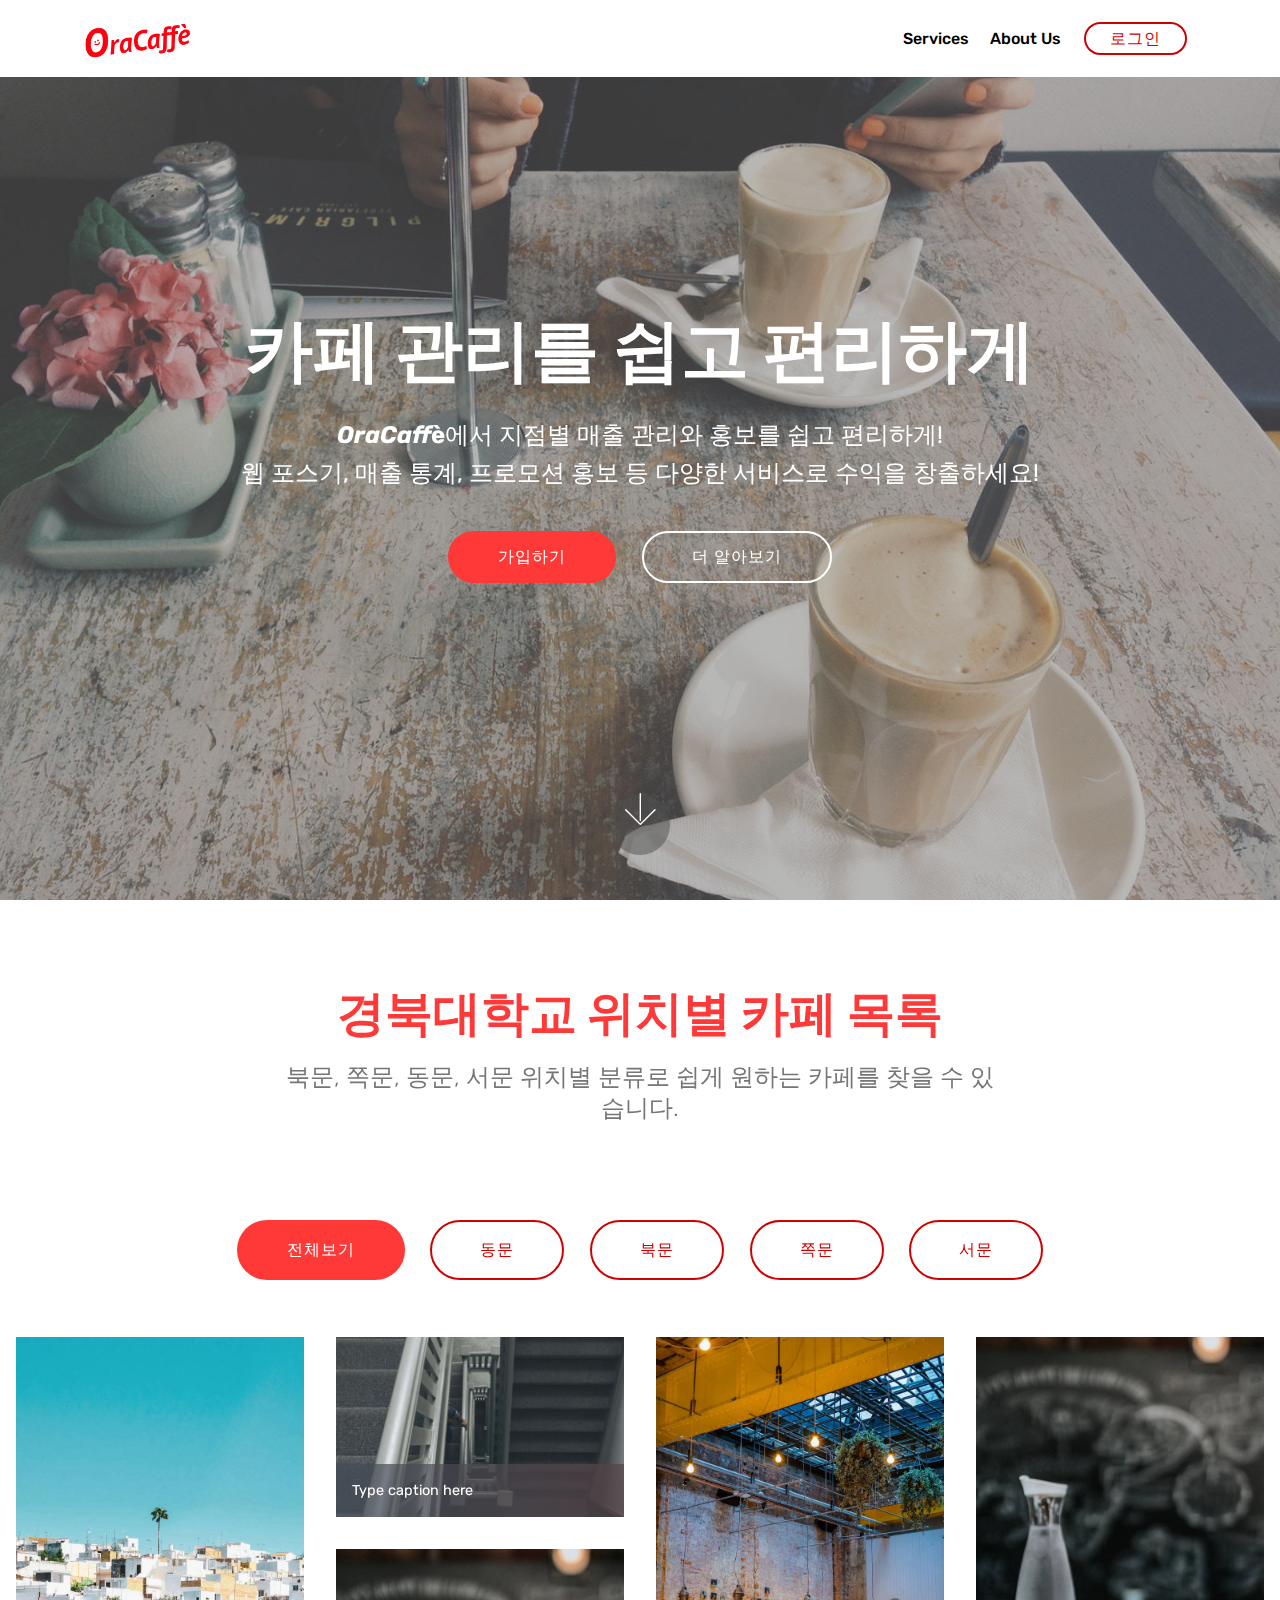
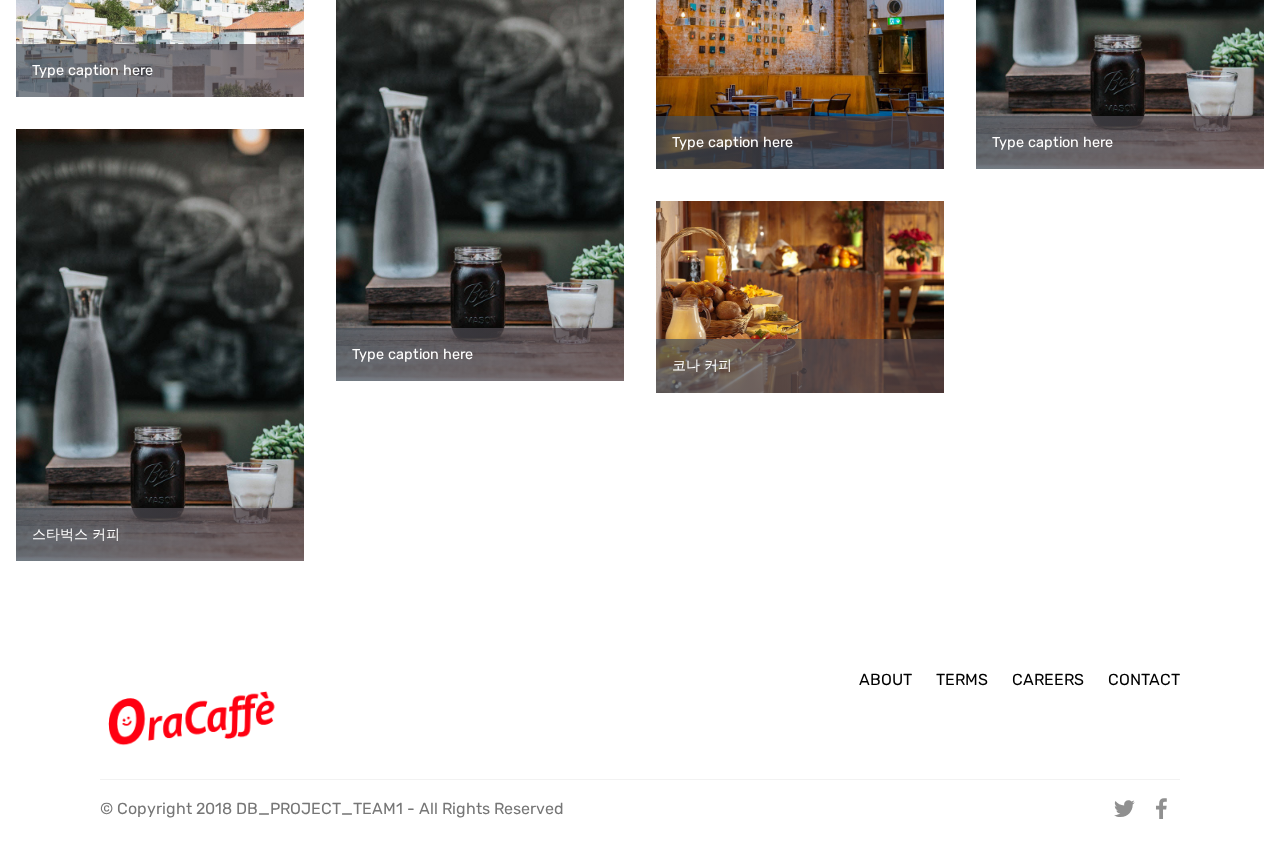
==== index.html @ 69495694 "init" ====
<!DOCTYPE html>
<html >
<head>
  <!-- Site made with Mobirise Website Builder v4.7.6, https://mobirise.com -->
  <meta charset="UTF-8">
  <meta http-equiv="X-UA-Compatible" content="IE=edge">
  <meta name="generator" content="Mobirise v4.7.6, mobirise.com">
  <meta name="viewport" content="width=device-width, initial-scale=1, minimum-scale=1">
  <link rel="shortcut icon" href="assets/images/-202x108.png" type="image/x-icon">
  <meta name="description" content="">
  <title>Home</title>
  <link rel="stylesheet" href="assets/web/assets/mobirise-icons/mobirise-icons.css">
  <link rel="stylesheet" href="assets/tether/tether.min.css">
  <link rel="stylesheet" href="assets/bootstrap/css/bootstrap.min.css">
  <link rel="stylesheet" href="assets/bootstrap/css/bootstrap-grid.min.css">
  <link rel="stylesheet" href="assets/bootstrap/css/bootstrap-reboot.min.css">
  <link rel="stylesheet" href="assets/dropdown/css/style.css">
  <link rel="stylesheet" href="assets/socicon/css/styles.css">
  <link rel="stylesheet" href="assets/theme/css/style.css">
  <link rel="stylesheet" href="assets/gallery/style.css">
  <link rel="stylesheet" href="assets/mobirise/css/mbr-additional.css" type="text/css">
  
  
  
</head>
<body>
  <section class="menu cid-r9nsSrdFwK" once="menu" id="menu2-1">

    

    <nav class="navbar navbar-expand beta-menu navbar-dropdown align-items-center navbar-fixed-top navbar-toggleable-sm">
        <button class="navbar-toggler navbar-toggler-right" type="button" data-toggle="collapse" data-target="#navbarSupportedContent" aria-controls="navbarSupportedContent" aria-expanded="false" aria-label="Toggle navigation">
            <div class="hamburger">
                <span></span>
                <span></span>
                <span></span>
                <span></span>
            </div>
        </button>
        <div class="menu-logo">
            <div class="navbar-brand">
                <span class="navbar-logo">
                    <a href="https://mobirise.com">
                        <img src="assets/images/-202x108.png" alt="Mobirise" title="" style="height: 3.8rem;">
                    </a>
                </span>
                
            </div>
        </div>
        <div class="collapse navbar-collapse" id="navbarSupportedContent">
            <ul class="navbar-nav nav-dropdown" data-app-modern-menu="true"><li class="nav-item">
                    <a class="nav-link link text-black display-4" href="https://mobirise.com">
                        Services
                    </a>
                </li>
                <li class="nav-item">
                    <a class="nav-link link text-black display-4" href="https://mobirise.com">
                        About Us
                    </a>
                </li></ul>
            <div class="navbar-buttons mbr-section-btn"><a class="btn btn-sm btn-primary-outline display-4" href="page1.html#header15-a">로그인</a></div>
        </div>
    </nav>
</section>

<section class="engine"><a href="https://mobirise.me/c">free site builder</a></section><section class="cid-r9nUnJcU4I mbr-fullscreen mbr-parallax-background" id="header2-o">

    

    <div class="mbr-overlay" style="opacity: 0.5; background-color: rgb(118, 118, 118);"></div>

    <div class="container align-center">
        <div class="row justify-content-md-center">
            <div class="mbr-white col-md-10">
                <h1 class="mbr-section-title mbr-bold pb-3 mbr-fonts-style display-1">카페 관리를 쉽고 편리하게</h1>
                
                <p class="mbr-text pb-3 mbr-fonts-style display-5"><strong><em>OraCaff</em>è</strong>에서 지점별 매출 관리와 홍보를 쉽고 편리하게!<br>웹 포스기, 매출 통계, 프로모션 홍보 등 다양한 서비스로 수익을 창출하세요!</p>
                <div class="mbr-section-btn"><a class="btn btn-md btn-primary display-4" href="page2.html#header15-c">가입하기</a>
                    <a class="btn btn-md btn-white-outline display-4" href="https://mobirise.com">더 알아보기</a></div>
            </div>
        </div>
    </div>
    <div class="mbr-arrow hidden-sm-down" aria-hidden="true">
        <a href="#next">
            <i class="mbri-down mbr-iconfont"></i>
        </a>
    </div>
</section>

<section class="mbr-section content5 cid-r9oejZ3rrV" id="content5-r">

    

    

    <div class="container">
        <div class="media-container-row">
            <div class="title col-12 col-md-8">
                <h2 class="align-center mbr-bold mbr-white pb-3 mbr-fonts-style display-2">경북대학교 위치별 카페 목록</h2>
                <h3 class="mbr-section-subtitle align-center mbr-light mbr-white pb-3 mbr-fonts-style display-5">
                    북문, 쪽문, 동문, 서문 위치별 분류로 쉽게 원하는 카페를 찾을 수 있습니다.</h3>
                
                
            </div>
        </div>
    </div>
</section>

<section class="mbr-gallery mbr-slider-carousel cid-r9nWrLRLhA" id="gallery2-p">

    

    <div>
        <div><!-- Filter --><div class="mbr-gallery-filter container gallery-filter-active"><ul buttons="0"><li class="mbr-gallery-filter-all"><a class="btn btn-md btn-primary-outline active display-7" href="">전체보기</a></li></ul></div><!-- Gallery --><div class="mbr-gallery-row"><div class="mbr-gallery-layout-default"><div><div><div class="mbr-gallery-item mbr-gallery-item--p2" data-video-url="false" data-tags="동문"><div href="#lb-gallery2-p" data-slide-to="0" data-toggle="modal"><img src="assets/images/mbr-864x1080-800x1000.jpg" alt="" title=""><span class="icon-focus"></span><span class="mbr-gallery-title mbr-fonts-style display-7">Type caption here</span></div></div><div class="mbr-gallery-item mbr-gallery-item--p2" data-video-url="false" data-tags=""><div href="#lb-gallery2-p" data-slide-to="1" data-toggle="modal"><img src="assets/images/gallery07.jpg" alt="" title=""><span class="icon-focus"></span><span class="mbr-gallery-title mbr-fonts-style display-7">Type caption here</span></div></div><div class="mbr-gallery-item mbr-gallery-item--p2" data-video-url="false" data-tags="동문"><div href="#lb-gallery2-p" data-slide-to="2" data-toggle="modal"><img src="assets/images/mbr-720x1080-720x1080.jpg" alt="" title=""><span class="icon-focus"></span><span class="mbr-gallery-title mbr-fonts-style display-7">Type caption here</span></div></div><div class="mbr-gallery-item mbr-gallery-item--p2" data-video-url="false" data-tags="북문"><div href="#lb-gallery2-p" data-slide-to="3" data-toggle="modal"><img src="assets/images/mbr-1-720x1080-720x1080.jpg" alt="" title=""><span class="icon-focus"></span><span class="mbr-gallery-title mbr-fonts-style display-7">Type caption here</span></div></div><div class="mbr-gallery-item mbr-gallery-item--p2" data-video-url="false" data-tags="북문, 쪽문, 동문, 서문"><div href="#lb-gallery2-p" data-slide-to="4" data-toggle="modal"><img src="assets/images/mbr-1-720x1080-720x1080.jpg" alt="" title=""><span class="icon-focus"></span><span class="mbr-gallery-title mbr-fonts-style display-7">Type caption here</span></div></div><div class="mbr-gallery-item mbr-gallery-item--p2" data-video-url="false" data-tags="쪽문"><div href="#lb-gallery2-p" data-slide-to="5" data-toggle="modal"><img src="assets/images/mbr-1-720x1080-720x1080.jpg" alt="" title=""><span class="icon-focus"></span><span class="mbr-gallery-title mbr-fonts-style display-7">스타벅스 커피</span></div></div><div class="mbr-gallery-item mbr-gallery-item--p2" data-video-url="false" data-tags="동문"><div href="#lb-gallery2-p" data-slide-to="6" data-toggle="modal"><img src="assets/images/mbr-1620x1080-800x533.jpg" alt="" title=""><span class="icon-focus"></span><span class="mbr-gallery-title mbr-fonts-style display-7">코나 커피</span></div></div></div></div><div class="clearfix"></div></div></div><!-- Lightbox --><div data-app-prevent-settings="" class="mbr-slider modal fade carousel slide" tabindex="-1" data-keyboard="true" data-interval="false" id="lb-gallery2-p"><div class="modal-dialog"><div class="modal-content"><div class="modal-body"><div class="carousel-inner"><div class="carousel-item"><img src="assets/images/mbr-864x1080.jpg" alt="" title=""></div><div class="carousel-item active"><img src="assets/images/gallery07.jpg" alt="" title=""></div><div class="carousel-item"><img src="assets/images/mbr-720x1080.jpg" alt="" title=""></div><div class="carousel-item"><img src="assets/images/mbr-1-720x1080.jpg" alt="" title=""></div><div class="carousel-item"><img src="assets/images/mbr-1-720x1080.jpg" alt="" title=""></div><div class="carousel-item"><img src="assets/images/mbr-1-720x1080.jpg" alt="" title=""></div><div class="carousel-item"><img src="assets/images/mbr-1620x1080.jpg" alt="" title=""></div></div><a class="carousel-control carousel-control-prev" role="button" data-slide="prev" href="#lb-gallery2-p"><span class="mbri-left mbr-iconfont" aria-hidden="true"></span><span class="sr-only">Previous</span></a><a class="carousel-control carousel-control-next" role="button" data-slide="next" href="#lb-gallery2-p"><span class="mbri-right mbr-iconfont" aria-hidden="true"></span><span class="sr-only">Next</span></a><a class="close" href="#" role="button" data-dismiss="modal"><span class="sr-only">Close</span></a></div></div></div></div></div>
    </div>

</section>

<section class="cid-r9nu8gDQMB" id="footer5-4">

    

    

    <div class="container">
        <div class="media-container-row">
            <div class="col-md-3">
                <div class="media-wrap">
                    <a href="https://mobirise.com/">
                       <img src="assets/images/-202x108.png" alt="Mobirise" title="">
                    </a>
                </div>
            </div>
            <div class="col-md-9">
                <p class="mbr-text align-right links mbr-fonts-style display-7">
                    <a href="#" class="text-black">ABOUT</a> &nbsp;&nbsp;&nbsp;&nbsp;
                    <a href="#" class="text-black">TERMS</a> &nbsp;&nbsp;&nbsp;&nbsp;
                    <a href="#" class="text-black">CAREERS</a> &nbsp;&nbsp;&nbsp;&nbsp;
                    <a href="#" class="text-black">CONTACT</a>
                </p>
            </div>
        </div>
        <div class="footer-lower">
            <div class="media-container-row">
                <div class="col-md-12">
                    <hr>
                </div>
            </div>
            <div class="media-container-row mbr-white">
                <div class="col-md-6 copyright">
                    <p class="mbr-text mbr-fonts-style display-7">
                        © Copyright 2018 DB_PROJECT_TEAM1 - All Rights Reserved
                    </p>
                </div>
                <div class="col-md-6">
                    <div class="social-list align-right">
                        <div class="soc-item">
                            <a href="https://twitter.com/mobirise" target="_blank">
                                <span class="socicon-twitter socicon mbr-iconfont mbr-iconfont-social"></span>
                            </a>
                        </div>
                        <div class="soc-item">
                            <a href="https://www.facebook.com/pages/Mobirise/1616226671953247" target="_blank">
                                <span class="socicon-facebook socicon mbr-iconfont mbr-iconfont-social"></span>
                            </a>
                        </div>
                        
                        
                        
                        
                    </div>
                </div>
            </div>
        </div>
    </div>
</section>


  <script src="assets/web/assets/jquery/jquery.min.js"></script>
  <script src="assets/popper/popper.min.js"></script>
  <script src="assets/tether/tether.min.js"></script>
  <script src="assets/bootstrap/js/bootstrap.min.js"></script>
  <script src="assets/smoothscroll/smooth-scroll.js"></script>
  <script src="assets/parallax/jarallax.min.js"></script>
  <script src="assets/dropdown/js/script.min.js"></script>
  <script src="assets/masonry/masonry.pkgd.min.js"></script>
  <script src="assets/imagesloaded/imagesloaded.pkgd.min.js"></script>
  <script src="assets/bootstrapcarouselswipe/bootstrap-carousel-swipe.js"></script>
  <script src="assets/vimeoplayer/jquery.mb.vimeo_player.js"></script>
  <script src="assets/touchswipe/jquery.touch-swipe.min.js"></script>
  <script src="assets/theme/js/script.js"></script>
  <script src="assets/gallery/player.min.js"></script>
  <script src="assets/gallery/script.js"></script>
  <script src="assets/slidervideo/script.js"></script>
  
  
</body>
</html>
---- assets/web/assets/mobirise-icons/mobirise-icons.css ----
@font-face {
  font-family: 'MobiriseIcons';
  src:  url('mobirise-icons.eot?spat4u');
  src:  url('mobirise-icons.eot?spat4u#iefix') format('embedded-opentype'),
    url('mobirise-icons.ttf?spat4u') format('truetype'),
    url('mobirise-icons.woff?spat4u') format('woff'),
    url('mobirise-icons.svg?spat4u#MobiriseIcons') format('svg');
  font-weight: normal;
  font-style: normal;
}

[class^="mbri-"], [class*=" mbri-"] {
  /* use !important to prevent issues with browser extensions that change fonts */
  font-family: MobiriseIcons !important;
  speak: none;
  font-style: normal;
  font-weight: normal;
  font-variant: normal;
  text-transform: none;
  line-height: 1;

  /* Better Font Rendering =========== */
  -webkit-font-smoothing: antialiased;
  -moz-osx-font-smoothing: grayscale;
}

.mbri-add-submenu:before {
  content: "\e900";
}
.mbri-alert:before {
  content: "\e901";
}
.mbri-align-center:before {
  content: "\e902";
}
.mbri-align-justify:before {
  content: "\e903";
}
.mbri-align-left:before {
  content: "\e904";
}
.mbri-align-right:before {
  content: "\e905";
}
.mbri-android:before {
  content: "\e906";
}
.mbri-apple:before {
  content: "\e907";
}
.mbri-arrow-down:before {
  content: "\e908";
}
.mbri-arrow-next:before {
  content: "\e909";
}
.mbri-arrow-prev:before {
  content: "\e90a";
}
.mbri-arrow-up:before {
  content: "\e90b";
}
.mbri-bold:before {
  content: "\e90c";
}
.mbri-bookmark:before {
  content: "\e90d";
}
.mbri-bootstrap:before {
  content: "\e90e";
}
.mbri-briefcase:before {
  content: "\e90f";
}
.mbri-browse:before {
  content: "\e910";
}
.mbri-bulleted-list:before {
  content: "\e911";
}
.mbri-calendar:before {
  content: "\e912";
}
.mbri-camera:before {
  content: "\e913";
}
.mbri-cart-add:before {
  content: "\e914";
}
.mbri-cart-full:before {
  content: "\e915";
}
.mbri-cash:before {
  content: "\e916";
}
.mbri-change-style:before {
  content: "\e917";
}
.mbri-chat:before {
  content: "\e918";
}
.mbri-clock:before {
  content: "\e919";
}
.mbri-close:before {
  content: "\e91a";
}
.mbri-cloud:before {
  content: "\e91b";
}
.mbri-code:before {
  content: "\e91c";
}
.mbri-contact-form:before {
  content: "\e91d";
}
.mbri-credit-card:before {
  content: "\e91e";
}
.mbri-cursor-click:before {
  content: "\e91f";
}
.mbri-cust-feedback:before {
  content: "\e920";
}
.mbri-database:before {
  content: "\e921";
}
.mbri-delivery:before {
  content: "\e922";
}
.mbri-desktop:before {
  content: "\e923";
}
.mbri-devices:before {
  content: "\e924";
}
.mbri-down:before {
  content: "\e925";
}
.mbri-download:before {
  content: "\e989";
}
.mbri-drag-n-drop:before {
  content: "\e927";
}
.mbri-drag-n-drop2:before {
  content: "\e928";
}
.mbri-edit:before {
  content: "\e929";
}
.mbri-edit2:before {
  content: "\e92a";
}
.mbri-error:before {
  content: "\e92b";
}
.mbri-extension:before {
  content: "\e92c";
}
.mbri-features:before {
  content: "\e92d";
}
.mbri-file:before {
  content: "\e92e";
}
.mbri-flag:before {
  content: "\e92f";
}
.mbri-folder:before {
  content: "\e930";
}
.mbri-gift:before {
  content: "\e931";
}
.mbri-github:before {
  content: "\e932";
}
.mbri-globe:before {
  content: "\e933";
}
.mbri-globe-2:before {
  content: "\e934";
}
.mbri-growing-chart:before {
  content: "\e935";
}
.mbri-hearth:before {
  content: "\e936";
}
.mbri-help:before {
  content: "\e937";
}
.mbri-home:before {
  content: "\e938";
}
.mbri-hot-cup:before {
  content: "\e939";
}
.mbri-idea:before {
  content: "\e93a";
}
.mbri-image-gallery:before {
  content: "\e93b";
}
.mbri-image-slider:before {
  content: "\e93c";
}
.mbri-info:before {
  content: "\e93d";
}
.mbri-italic:before {
  content: "\e93e";
}
.mbri-key:before {
  content: "\e93f";
}
.mbri-laptop:before {
  content: "\e940";
}
.mbri-layers:before {
  content: "\e941";
}
.mbri-left-right:before {
  content: "\e942";
}
.mbri-left:before {
  content: "\e943";
}
.mbri-letter:before {
  content: "\e944";
}
.mbri-like:before {
  content: "\e945";
}
.mbri-link:before {
  content: "\e946";
}
.mbri-lock:before {
  content: "\e947";
}
.mbri-login:before {
  content: "\e948";
}
.mbri-logout:before {
  content: "\e949";
}
.mbri-magic-stick:before {
  content: "\e94a";
}
.mbri-map-pin:before {
  content: "\e94b";
}
.mbri-menu:before {
  content: "\e94c";
}
.mbri-mobile:before {
  content: "\e94d";
}
.mbri-mobile2:before {
  content: "\e94e";
}
.mbri-mobirise:before {
  content: "\e94f";
}
.mbri-more-horizontal:before {
  content: "\e950";
}
.mbri-more-vertical:before {
  content: "\e951";
}
.mbri-music:before {
  content: "\e952";
}
.mbri-new-file:before {
  content: "\e953";
}
.mbri-numbered-list:before {
  content: "\e954";
}
.mbri-opened-folder:before {
  content: "\e955";
}
.mbri-pages:before {
  content: "\e956";
}
.mbri-paper-plane:before {
  content: "\e957";
}
.mbri-paperclip:before {
  content: "\e958";
}
.mbri-photo:before {
  content: "\e959";
}
.mbri-photos:before {
  content: "\e95a";
}
.mbri-pin:before {
  content: "\e95b";
}
.mbri-play:before {
  content: "\e95c";
}
.mbri-plus:before {
  content: "\e95d";
}
.mbri-preview:before {
  content: "\e95e";
}
.mbri-print:before {
  content: "\e95f";
}
.mbri-protect:before {
  content: "\e960";
}
.mbri-question:before {
  content: "\e961";
}
.mbri-quote-left:before {
  content: "\e962";
}
.mbri-quote-right:before {
  content: "\e963";
}
.mbri-refresh:before {
  content: "\e964";
}
.mbri-responsive:before {
  content: "\e965";
}
.mbri-right:before {
  content: "\e966";
}
.mbri-rocket:before {
  content: "\e967";
}
.mbri-sad-face:before {
  content: "\e968";
}
.mbri-sale:before {
  content: "\e969";
}
.mbri-save:before {
  content: "\e96a";
}
.mbri-search:before {
  content: "\e96b";
}
.mbri-setting:before {
  content: "\e96c";
}
.mbri-setting2:before {
  content: "\e96d";
}
.mbri-setting3:before {
  content: "\e96e";
}
.mbri-share:before {
  content: "\e96f";
}
.mbri-shopping-bag:before {
  content: "\e970";
}
.mbri-shopping-basket:before {
  content: "\e971";
}
.mbri-shopping-cart:before {
  content: "\e972";
}
.mbri-sites:before {
  content: "\e973";
}
.mbri-smile-face:before {
  content: "\e974";
}
.mbri-speed:before {
  content: "\e975";
}
.mbri-star:before {
  content: "\e976";
}
.mbri-success:before {
  content: "\e977";
}
.mbri-sun:before {
  content: "\e978";
}
.mbri-sun2:before {
  content: "\e979";
}
.mbri-tablet:before {
  content: "\e97a";
}
.mbri-tablet-vertical:before {
  content: "\e97b";
}
.mbri-target:before {
  content: "\e97c";
}
.mbri-timer:before {
  content: "\e97d";
}
.mbri-to-ftp:before {
  content: "\e97e";
}
.mbri-to-local-drive:before {
  content: "\e97f";
}
.mbri-touch-swipe:before {
  content: "\e980";
}
.mbri-touch:before {
  content: "\e981";
}
.mbri-trash:before {
  content: "\e982";
}
.mbri-underline:before {
  content: "\e983";
}
.mbri-unlink:before {
  content: "\e984";
}
.mbri-unlock:before {
  content: "\e985";
}
.mbri-up-down:before {
  content: "\e986";
}
.mbri-up:before {
  content: "\e987";
}
.mbri-update:before {
  content: "\e988";
}
.mbri-upload:before {
 content: "\e926"; 
}
.mbri-user:before {
  content: "\e98a";
}
.mbri-user2:before {
  content: "\e98b";
}
.mbri-users:before {
  content: "\e98c";
}
.mbri-video:before {
  content: "\e98d";
}
.mbri-video-play:before {
  content: "\e98e";
}
.mbri-watch:before {
  content: "\e98f";
}
.mbri-website-theme:before {
  content: "\e990";
}
.mbri-wifi:before {
  content: "\e991";
}
.mbri-windows:before {
  content: "\e992";
}
.mbri-zoom-out:before {
  content: "\e993";
}
.mbri-redo:before {
  content: "\e994";
}
.mbri-undo:before {
  content: "\e995";
}
---- assets/dropdown/css/style.css ----
.navbar-dropdown {
  left: 0;
  padding: 0;
  position: absolute;
  right: 0;
  top: 0;
  transition: all 0.45s ease;
  z-index: 1030;
  background: #282828; }
  .navbar-dropdown .navbar-logo {
    margin-right: 0.8rem;
    transition: margin 0.3s ease-in-out;
    vertical-align: middle; }
    .navbar-dropdown .navbar-logo img {
      height: 3.125rem;
      transition: all 0.3s ease-in-out; }
    .navbar-dropdown .navbar-logo.mbr-iconfont {
      font-size: 3.125rem;
      line-height: 3.125rem; }
  .navbar-dropdown .navbar-caption {
    font-weight: 700;
    white-space: normal;
    vertical-align: -4px;
    line-height: 3.125rem !important; }
    .navbar-dropdown .navbar-caption, .navbar-dropdown .navbar-caption:hover {
      color: inherit;
      text-decoration: none; }
  .navbar-dropdown .mbr-iconfont + .navbar-caption {
    vertical-align: -1px; }
  .navbar-dropdown.navbar-fixed-top {
    position: fixed; }
  .navbar-dropdown .navbar-brand span {
    vertical-align: -4px; }
  .navbar-dropdown.bg-color.transparent {
    background: none; }
  .navbar-dropdown.navbar-short .navbar-brand {
    padding: 0.625rem 0; }
    .navbar-dropdown.navbar-short .navbar-brand span {
      vertical-align: -1px; }
  .navbar-dropdown.navbar-short .navbar-caption {
    line-height: 2.375rem !important;
    vertical-align: -2px; }
  .navbar-dropdown.navbar-short .navbar-logo {
    margin-right: 0.5rem; }
    .navbar-dropdown.navbar-short .navbar-logo img {
      height: 2.375rem; }
    .navbar-dropdown.navbar-short .navbar-logo.mbr-iconfont {
      font-size: 2.375rem;
      line-height: 2.375rem; }
  .navbar-dropdown.navbar-short .mbr-table-cell {
    height: 3.625rem; }
  .navbar-dropdown .navbar-close {
    left: 0.6875rem;
    position: fixed;
    top: 0.75rem;
    z-index: 1000; }
  .navbar-dropdown .hamburger-icon {
    content: "";
    display: inline-block;
    vertical-align: middle;
    width: 16px;
    -webkit-box-shadow: 0 -6px 0 1px #282828,0 0 0 1px #282828,0 6px 0 1px #282828;
    -moz-box-shadow: 0 -6px 0 1px #282828,0 0 0 1px #282828,0 6px 0 1px #282828;
    box-shadow: 0 -6px 0 1px #282828,0 0 0 1px #282828,0 6px 0 1px #282828; }

.dropdown-menu .dropdown-toggle[data-toggle="dropdown-submenu"]::after {
  border-bottom: 0.35em solid transparent;
  border-left: 0.35em solid;
  border-right: 0;
  border-top: 0.35em solid transparent;
  margin-left: 0.3rem; }

.dropdown-menu .dropdown-item:focus {
  outline: 0; }

.nav-dropdown {
  font-size: 0.75rem;
  font-weight: 500;
  height: auto !important; }
  .nav-dropdown .nav-btn {
    padding-left: 1rem; }
  .nav-dropdown .link {
    margin: .667em 1.667em;
    font-weight: 500;
    padding: 0;
    transition: color .2s ease-in-out; }
    .nav-dropdown .link.dropdown-toggle {
      margin-right: 2.583em; }
      .nav-dropdown .link.dropdown-toggle::after {
        margin-left: .25rem;
        border-top: 0.35em solid;
        border-right: 0.35em solid transparent;
        border-left: 0.35em solid transparent;
        border-bottom: 0; }
      .nav-dropdown .link.dropdown-toggle[aria-expanded="true"] {
        margin: 0;
        padding: 0.667em 3.263em  0.667em 1.667em; }
  .nav-dropdown .link::after,
  .nav-dropdown .dropdown-item::after {
    color: inherit; }
  .nav-dropdown .btn {
    font-size: 0.75rem;
    font-weight: 700;
    letter-spacing: 0;
    margin-bottom: 0;
    padding-left: 1.25rem;
    padding-right: 1.25rem; }
  .nav-dropdown .dropdown-menu {
    border-radius: 0;
    border: 0;
    left: 0;
    margin: 0;
    padding-bottom: 1.25rem;
    padding-top: 1.25rem;
    position: relative; }
  .nav-dropdown .dropdown-submenu {
    margin-left: 0.125rem;
    top: 0; }
  .nav-dropdown .dropdown-item {
    font-weight: 500;
    line-height: 2;
    padding: 0.3846em 4.615em 0.3846em 1.5385em;
    position: relative;
    transition: color .2s ease-in-out, background-color .2s ease-in-out; }
    .nav-dropdown .dropdown-item::after {
      margin-top: -0.3077em;
      position: absolute;
      right: 1.1538em;
      top: 50%; }
    .nav-dropdown .dropdown-item:focus, .nav-dropdown .dropdown-item:hover {
      background: none; }

@media (max-width: 767px) {
  .nav-dropdown.navbar-toggleable-sm {
    bottom: 0;
    display: none;
    left: 0;
    overflow-x: hidden;
    position: fixed;
    top: 0;
    transform: translateX(-100%);
    -ms-transform: translateX(-100%);
    -webkit-transform: translateX(-100%);
    width: 18.75rem;
    z-index: 999; } }
.nav-dropdown.navbar-toggleable-xl {
  bottom: 0;
  display: none;
  left: 0;
  overflow-x: hidden;
  position: fixed;
  top: 0;
  transform: translateX(-100%);
  -ms-transform: translateX(-100%);
  -webkit-transform: translateX(-100%);
  width: 18.75rem;
  z-index: 999; }

.nav-dropdown-sm {
  display: block !important;
  overflow-x: hidden;
  overflow: auto;
  padding-top: 3.875rem; }
  .nav-dropdown-sm::after {
    content: "";
    display: block;
    height: 3rem;
    width: 100%; }
  .nav-dropdown-sm.collapse.in ~ .navbar-close {
    display: block !important; }
  .nav-dropdown-sm.collapsing, .nav-dropdown-sm.collapse.in {
    transform: translateX(0);
    -ms-transform: translateX(0);
    -webkit-transform: translateX(0);
    transition: all 0.25s ease-out;
    -webkit-transition: all 0.25s ease-out;
    background: #282828; }
  .nav-dropdown-sm.collapsing[aria-expanded="false"] {
    transform: translateX(-100%);
    -ms-transform: translateX(-100%);
    -webkit-transform: translateX(-100%); }
  .nav-dropdown-sm .nav-item {
    display: block;
    margin-left: 0 !important;
    padding-left: 0; }
  .nav-dropdown-sm .link,
  .nav-dropdown-sm .dropdown-item {
    border-top: 1px dotted rgba(255, 255, 255, 0.1);
    font-size: 0.8125rem;
    line-height: 1.6;
    margin: 0 !important;
    padding: 0.875rem 2.4rem 0.875rem 1.5625rem !important;
    position: relative;
    white-space: normal; }
    .nav-dropdown-sm .link:focus, .nav-dropdown-sm .link:hover,
    .nav-dropdown-sm .dropdown-item:focus,
    .nav-dropdown-sm .dropdown-item:hover {
      background: rgba(0, 0, 0, 0.2) !important;
      color: #c0a375; }
  .nav-dropdown-sm .nav-btn {
    position: relative;
    padding: 1.5625rem 1.5625rem 0 1.5625rem; }
    .nav-dropdown-sm .nav-btn::before {
      border-top: 1px dotted rgba(255, 255, 255, 0.1);
      content: "";
      left: 0;
      position: absolute;
      top: 0;
      width: 100%; }
    .nav-dropdown-sm .nav-btn + .nav-btn {
      padding-top: 0.625rem; }
      .nav-dropdown-sm .nav-btn + .nav-btn::before {
        display: none; }
  .nav-dropdown-sm .btn {
    padding: 0.625rem 0; }
  .nav-dropdown-sm .dropdown-toggle[data-toggle="dropdown-submenu"]::after {
    margin-left: .25rem;
    border-top: 0.35em solid;
    border-right: 0.35em solid transparent;
    border-left: 0.35em solid transparent;
    border-bottom: 0; }
  .nav-dropdown-sm .dropdown-toggle[data-toggle="dropdown-submenu"][aria-expanded="true"]::after {
    border-top: 0;
    border-right: 0.35em solid transparent;
    border-left: 0.35em solid transparent;
    border-bottom: 0.35em solid; }
  .nav-dropdown-sm .dropdown-menu {
    margin: 0;
    padding: 0;
    position: relative;
    top: 0;
    left: 0;
    width: 100%;
    border: 0;
    float: none;
    border-radius: 0;
    background: none; }
  .nav-dropdown-sm .dropdown-submenu {
    left: 100%;
    margin-left: 0.125rem;
    margin-top: -1.25rem;
    top: 0; }

.navbar-toggleable-sm .nav-dropdown .dropdown-menu {
  position: absolute; }

.navbar-toggleable-sm .nav-dropdown .dropdown-submenu {
  left: 100%;
  margin-left: 0.125rem;
  margin-top: -1.25rem;
  top: 0; }

.navbar-toggleable-sm.opened .nav-dropdown .dropdown-menu {
  position: relative; }

.navbar-toggleable-sm.opened .nav-dropdown .dropdown-submenu {
  left: 0;
  margin-left: 00rem;
  margin-top: 0rem;
  top: 0; }

.is-builder .nav-dropdown.collapsing {
  transition: none !important; }

/*# sourceMappingURL=style.css.map */
---- assets/socicon/css/styles.css ----
@charset "UTF-8";

@font-face {
  font-family: "socicon";
  src:url("../fonts/socicon.eot");
  src:url("../fonts/socicon.eot?#iefix") format("embedded-opentype"),
    url("../fonts/socicon.woff") format("woff"),
    url("../fonts/socicon.ttf") format("truetype"),
    url("../fonts/socicon.svg#socicon") format("svg");
  font-weight: normal;
  font-style: normal;

}

[data-icon]:before {
  font-family: "socicon" !important;
  content: attr(data-icon);
  font-style: normal !important;
  font-weight: normal !important;
  font-variant: normal !important;
  text-transform: none !important;
  speak: none;
  line-height: 1;
  -webkit-font-smoothing: antialiased;
  -moz-osx-font-smoothing: grayscale;
}

[class^="socicon-"]:before,
[class*=" socicon-"]:before {
  font-family: "socicon" !important;
  font-style: normal !important;
  font-weight: normal !important;
  font-variant: normal !important;
  text-transform: none !important;
  speak: none;
  line-height: 1;
  -webkit-font-smoothing: antialiased;
  -moz-osx-font-smoothing: grayscale;
}

.socicon-modelmayhem:before {
  content: "\e000";
}
.socicon-mixcloud:before {
  content: "\e001";
}
.socicon-drupal:before {
  content: "\e002";
}
.socicon-swarm:before {
  content: "\e003";
}
.socicon-istock:before {
  content: "\e004";
}
.socicon-yammer:before {
  content: "\e005";
}
.socicon-ello:before {
  content: "\e006";
}
.socicon-stackoverflow:before {
  content: "\e007";
}
.socicon-persona:before {
  content: "\e008";
}
.socicon-triplej:before {
  content: "\e009";
}
.socicon-houzz:before {
  content: "\e00a";
}
.socicon-rss:before {
  content: "\e00b";
}
.socicon-paypal:before {
  content: "\e00c";
}
.socicon-odnoklassniki:before {
  content: "\e00d";
}
.socicon-airbnb:before {
  content: "\e00e";
}
.socicon-periscope:before {
  content: "\e00f";
}
.socicon-outlook:before {
  content: "\e010";
}
.socicon-coderwall:before {
  content: "\e011";
}
.socicon-tripadvisor:before {
  content: "\e012";
}
.socicon-appnet:before {
  content: "\e013";
}
.socicon-goodreads:before {
  content: "\e014";
}
.socicon-tripit:before {
  content: "\e015";
}
.socicon-lanyrd:before {
  content: "\e016";
}
.socicon-slideshare:before {
  content: "\e017";
}
.socicon-buffer:before {
  content: "\e018";
}
.socicon-disqus:before {
  content: "\e019";
}
.socicon-vkontakte:before {
  content: "\e01a";
}
.socicon-whatsapp:before {
  content: "\e01b";
}
.socicon-patreon:before {
  content: "\e01c";
}
.socicon-storehouse:before {
  content: "\e01d";
}
.socicon-pocket:before {
  content: "\e01e";
}
.socicon-mail:before {
  content: "\e01f";
}
.socicon-blogger:before {
  content: "\e020";
}
.socicon-technorati:before {
  content: "\e021";
}
.socicon-reddit:before {
  content: "\e022";
}
.socicon-dribbble:before {
  content: "\e023";
}
.socicon-stumbleupon:before {
  content: "\e024";
}
.socicon-digg:before {
  content: "\e025";
}
.socicon-envato:before {
  content: "\e026";
}
.socicon-behance:before {
  content: "\e027";
}
.socicon-delicious:before {
  content: "\e028";
}
.socicon-deviantart:before {
  content: "\e029";
}
.socicon-forrst:before {
  content: "\e02a";
}
.socicon-play:before {
  content: "\e02b";
}
.socicon-zerply:before {
  content: "\e02c";
}
.socicon-wikipedia:before {
  content: "\e02d";
}
.socicon-apple:before {
  content: "\e02e";
}
.socicon-flattr:before {
  content: "\e02f";
}
.socicon-github:before {
  content: "\e030";
}
.socicon-renren:before {
  content: "\e031";
}
.socicon-friendfeed:before {
  content: "\e032";
}
.socicon-newsvine:before {
  content: "\e033";
}
.socicon-identica:before {
  content: "\e034";
}
.socicon-bebo:before {
  content: "\e035";
}
.socicon-zynga:before {
  content: "\e036";
}
.socicon-steam:before {
  content: "\e037";
}
.socicon-xbox:before {
  content: "\e038";
}
.socicon-windows:before {
  content: "\e039";
}
.socicon-qq:before {
  content: "\e03a";
}
.socicon-douban:before {
  content: "\e03b";
}
.socicon-meetup:before {
  content: "\e03c";
}
.socicon-playstation:before {
  content: "\e03d";
}
.socicon-android:before {
  content: "\e03e";
}
.socicon-snapchat:before {
  content: "\e03f";
}
.socicon-twitter:before {
  content: "\e040";
}
.socicon-facebook:before {
  content: "\e041";
}
.socicon-googleplus:before {
  content: "\e042";
}
.socicon-pinterest:before {
  content: "\e043";
}
.socicon-foursquare:before {
  content: "\e044";
}
.socicon-yahoo:before {
  content: "\e045";
}
.socicon-skype:before {
  content: "\e046";
}
.socicon-yelp:before {
  content: "\e047";
}
.socicon-feedburner:before {
  content: "\e048";
}
.socicon-linkedin:before {
  content: "\e049";
}
.socicon-viadeo:before {
  content: "\e04a";
}
.socicon-xing:before {
  content: "\e04b";
}
.socicon-myspace:before {
  content: "\e04c";
}
.socicon-soundcloud:before {
  content: "\e04d";
}
.socicon-spotify:before {
  content: "\e04e";
}
.socicon-grooveshark:before {
  content: "\e04f";
}
.socicon-lastfm:before {
  content: "\e050";
}
.socicon-youtube:before {
  content: "\e051";
}
.socicon-vimeo:before {
  content: "\e052";
}
.socicon-dailymotion:before {
  content: "\e053";
}
.socicon-vine:before {
  content: "\e054";
}
.socicon-flickr:before {
  content: "\e055";
}
.socicon-500px:before {
  content: "\e056";
}
.socicon-wordpress:before {
  content: "\e058";
}
.socicon-tumblr:before {
  content: "\e059";
}
.socicon-twitch:before {
  content: "\e05a";
}
.socicon-8tracks:before {
  content: "\e05b";
}
.socicon-amazon:before {
  content: "\e05c";
}
.socicon-icq:before {
  content: "\e05d";
}
.socicon-smugmug:before {
  content: "\e05e";
}
.socicon-ravelry:before {
  content: "\e05f";
}
.socicon-weibo:before {
  content: "\e060";
}
.socicon-baidu:before {
  content: "\e061";
}
.socicon-angellist:before {
  content: "\e062";
}
.socicon-ebay:before {
  content: "\e063";
}
.socicon-imdb:before {
  content: "\e064";
}
.socicon-stayfriends:before {
  content: "\e065";
}
.socicon-residentadvisor:before {
  content: "\e066";
}
.socicon-google:before {
  content: "\e067";
}
.socicon-yandex:before {
  content: "\e068";
}
.socicon-sharethis:before {
  content: "\e069";
}
.socicon-bandcamp:before {
  content: "\e06a";
}
.socicon-itunes:before {
  content: "\e06b";
}
.socicon-deezer:before {
  content: "\e06c";
}
.socicon-telegram:before {
  content: "\e06e";
}
.socicon-openid:before {
  content: "\e06f";
}
.socicon-amplement:before {
  content: "\e070";
}
.socicon-viber:before {
  content: "\e071";
}
.socicon-zomato:before {
  content: "\e072";
}
.socicon-draugiem:before {
  content: "\e074";
}
.socicon-endomodo:before {
  content: "\e075";
}
.socicon-filmweb:before {
  content: "\e076";
}
.socicon-stackexchange:before {
  content: "\e077";
}
.socicon-wykop:before {
  content: "\e078";
}
.socicon-teamspeak:before {
  content: "\e079";
}
.socicon-teamviewer:before {
  content: "\e07a";
}
.socicon-ventrilo:before {
  content: "\e07b";
}
.socicon-younow:before {
  content: "\e07c";
}
.socicon-raidcall:before {
  content: "\e07d";
}
.socicon-mumble:before {
  content: "\e07e";
}
.socicon-medium:before {
  content: "\e06d";
}
.socicon-bebee:before {
  content: "\e07f";
}
.socicon-hitbox:before {
  content: "\e080";
}
.socicon-reverbnation:before {
  content: "\e081";
}
.socicon-formulr:before {
  content: "\e082";
}
.socicon-instagram:before {
  content: "\e057";
}
.socicon-battlenet:before {
  content: "\e083";
}
.socicon-chrome:before {
  content: "\e084";
}
.socicon-discord:before {
  content: "\e086";
}
.socicon-issuu:before {
  content: "\e087";
}
.socicon-macos:before {
  content: "\e088";
}
.socicon-firefox:before {
  content: "\e089";
}
.socicon-opera:before {
  content: "\e08d";
}
.socicon-keybase:before {
  content: "\e090";
}
.socicon-alliance:before {
  content: "\e091";
}
.socicon-livejournal:before {
  content: "\e092";
}
.socicon-googlephotos:before {
  content: "\e093";
}
.socicon-horde:before {
  content: "\e094";
}
.socicon-etsy:before {
  content: "\e095";
}
.socicon-zapier:before {
  content: "\e096";
}
.socicon-google-scholar:before {
  content: "\e097";
}
.socicon-researchgate:before {
  content: "\e098";
}
.socicon-wechat:before {
  content: "\e099";
}
.socicon-strava:before {
  content: "\e09a";
}
.socicon-line:before {
  content: "\e09b";
}
.socicon-lyft:before {
  content: "\e09c";
}
.socicon-uber:before {
  content: "\e09d";
}
.socicon-songkick:before {
  content: "\e09e";
}
.socicon-viewbug:before {
  content: "\e09f";
}
.socicon-googlegroups:before {
  content: "\e0a0";
}
.socicon-quora:before {
  content: "\e073";
}
.socicon-diablo:before {
  content: "\e085";
}
.socicon-blizzard:before {
  content: "\e0a1";
}
.socicon-hearthstone:before {
  content: "\e08b";
}
.socicon-heroes:before {
  content: "\e08a";
}
.socicon-overwatch:before {
  content: "\e08c";
}
.socicon-warcraft:before {
  content: "\e08e";
}
.socicon-starcraft:before {
  content: "\e08f";
}
.socicon-beam:before {
  content: "\e0a2";
}
.socicon-curse:before {
  content: "\e0a3";
}
.socicon-player:before {
  content: "\e0a4";
}
.socicon-streamjar:before {
  content: "\e0a5";
}
.socicon-nintendo:before {
  content: "\e0a6";
}
.socicon-hellocoton:before {
  content: "\e0a7";
}
---- assets/theme/css/style.css ----
/*!
 * Mobirise v4 theme (https://mobirise.com/)
 * Copyright 2017 Mobirise
 */
section {
  background-color: #eeeeee; }

section,
.container,
.container-fluid {
  position: relative;
  word-wrap: break-word; }

a.mbr-iconfont:hover {
  text-decoration: none; }

.article .lead p, .article .lead ul, .article .lead ol, .article .lead pre, .article .lead blockquote {
  margin-bottom: 0; }

a {
  font-style: normal;
  font-weight: 400;
  cursor: pointer; }
  a, a:hover {
    text-decoration: none; }

figure {
  margin-bottom: 0; }

body {
  color: #232323; }

h1, h2, h3, h4, h5, h6,
.h1, .h2, .h3, .h4, .h5, .h6,
.display-1, .display-2, .display-3, .display-4 {
  line-height: 1;
  word-break: break-word;
  word-wrap: break-word; }

b, strong {
  font-weight: bold; }

blockquote {
  padding: 10px 0 10px 20px;
  position: relative;
  border-left: 2px solid;
  border-color: #ff3366; }

input:-webkit-autofill, input:-webkit-autofill:hover, input:-webkit-autofill:focus, input:-webkit-autofill:active {
  transition-delay: 9999s;
  transition-property: background-color, color; }

textarea[type="hidden"] {
  display: none; }

body {
  position: relative; }

section {
  background-position: 50% 50%;
  background-repeat: no-repeat;
  background-size: cover; }
  section .mbr-background-video,
  section .mbr-background-video-preview {
    position: absolute;
    bottom: 0;
    left: 0;
    right: 0;
    top: 0; }

.hidden {
  visibility: hidden; }

.mbr-z-index20 {
  z-index: 20; }

/*! Base colors */
.mbr-white {
  color: #ffffff; }

.mbr-black {
  color: #000000; }

.mbr-bg-white {
  background-color: #ffffff; }

.mbr-bg-black {
  background-color: #000000; }

/*! Text-aligns */
.align-left {
  text-align: left; }

.align-center {
  text-align: center; }

.align-right {
  text-align: right; }

@media (max-width: 767px) {
  .align-left, .align-center, .align-right, .mbr-section-btn, .mbr-section-title {
    text-align: center; } }
/*! Font-weight  */
.mbr-light {
  font-weight: 300; }

.mbr-regular {
  font-weight: 400; }

.mbr-semibold {
  font-weight: 500; }

.mbr-bold {
  font-weight: 700; }

/*! Media  */
.media-size-item {
  -webkit-flex: 1 1 auto;
  -moz-flex: 1 1 auto;
  -ms-flex: 1 1 auto;
  -o-flex: 1 1 auto;
  flex: 1 1 auto; }

.media-content {
  -webkit-flex-basis: 100%;
  flex-basis: 100%; }

.media-container-row {
  display: -ms-flexbox;
  display: -webkit-flex;
  display: flex;
  -webkit-flex-direction: row;
  -ms-flex-direction: row;
  flex-direction: row;
  -webkit-flex-wrap: wrap;
  -ms-flex-wrap: wrap;
  flex-wrap: wrap;
  -webkit-justify-content: center;
  -ms-flex-pack: center;
  justify-content: center;
  -webkit-align-content: center;
  -ms-flex-line-pack: center;
  align-content: center;
  -webkit-align-items: start;
  -ms-flex-align: start;
  align-items: start; }
  .media-container-row .media-size-item {
    width: 400px; }

.media-container-column {
  display: -ms-flexbox;
  display: -webkit-flex;
  display: flex;
  -webkit-flex-direction: column;
  -ms-flex-direction: column;
  flex-direction: column;
  -webkit-flex-wrap: wrap;
  -ms-flex-wrap: wrap;
  flex-wrap: wrap;
  -webkit-justify-content: center;
  -ms-flex-pack: center;
  justify-content: center;
  -webkit-align-content: center;
  -ms-flex-line-pack: center;
  align-content: center;
  -webkit-align-items: stretch;
  -ms-flex-align: stretch;
  align-items: stretch; }
  .media-container-column > * {
    width: 100%; }

@media (min-width: 992px) {
  .media-container-row {
    -webkit-flex-wrap: nowrap;
    -ms-flex-wrap: nowrap;
    flex-wrap: nowrap; } }
figure {
  overflow: hidden; }

figure[mbr-media-size] {
  transition: width 0.1s; }

.mbr-figure img, .mbr-figure iframe {
  display: block;
  width: 100%; }

.card {
  background-color: transparent;
  border: none; }

.card-img {
  text-align: center;
  flex-shrink: 0; }
.center-block{

  display: block;
  margin-left: auto;
  margin-right: auto;

}
.media {
  max-width: 100%;
  margin: 0 auto; }

.mbr-figure {
  -ms-flex-item-align: center;
  -ms-grid-row-align: center;
  -webkit-align-self: center;
  align-self: center; }

.media-container > div {
  max-width: 100%; }

.mbr-figure img, .card-img img {
  width: 100%; }

@media (max-width: 991px) {
  .media-size-item {
    width: auto !important; }

  .media {
    width: auto; }

  .mbr-figure {
    width: 100% !important; } }
/*! Buttons */
.mbr-section-btn {
  margin-left: -.25rem;
  margin-right: -.25rem;
  font-size: 0; }

nav .mbr-section-btn {
  margin-left: 0rem;
  margin-right: 0rem; }

/*! Btn icon margin */
.btn .mbr-iconfont, .btn.btn-sm .mbr-iconfont {
  cursor: pointer;
  margin-right: 0.5rem; }

.btn.btn-md .mbr-iconfont, .btn.btn-md .mbr-iconfont {
  margin-right: 0.8rem; }

.mbr-regular {
  font-weight: 400; }

.mbr-semibold {
  font-weight: 500; }

.mbr-bold {
  font-weight: 700; }

[type="submit"] {
  -webkit-appearance: none; }

/*! Full-screen */
.mbr-fullscreen .mbr-overlay {
  min-height: 100vh; }

.mbr-fullscreen {
  display: flex;
  display: -webkit-flex;
  display: -moz-flex;
  display: -ms-flex;
  display: -o-flex;
  align-items: center;
  -webkit-align-items: center;
  min-height: 100vh;
  padding-top: 3rem;
  padding-bottom: 3rem; }

/*! Map */
.map {
  height: 25rem;
  position: relative; }
  .map iframe {
    width: 100%;
    height: 100%; }

/* Form */
.form-asterisk {
  font-family: initial;
  position: absolute;
  top: -2px;
  font-weight: normal; }

/*! Scroll to top arrow */
.mbr-arrow-up {
  bottom: 25px;
  right: 90px;
  position: fixed;
  text-align: right;
  z-index: 5000;
  color: #ffffff;
  font-size: 32px;
  transform: rotate(180deg);
  -webkit-transform: rotate(180deg); }

.mbr-arrow-up a {
  background: rgba(0, 0, 0, 0.2);
  border-radius: 3px;
  color: #fff;
  display: inline-block;
  height: 60px;
  width: 60px;
  outline-style: none !important;
  position: relative;
  text-decoration: none;
  transition: all .3s ease-in-out;
  cursor: pointer;
  text-align: center; }
  .mbr-arrow-up a:hover {
    background-color: rgba(0, 0, 0, 0.4); }
  .mbr-arrow-up a i {
    line-height: 60px; }

.mbr-arrow-up-icon {
  display: block;
  color: #fff; }

.mbr-arrow-up-icon::before {
  content: "\203a";
  display: inline-block;
  font-family: serif;
  font-size: 32px;
  line-height: 1;
  font-style: normal;
  position: relative;
  top: 6px;
  left: -4px;
  -webkit-transform: rotate(-90deg);
  transform: rotate(-90deg); }

/*! Arrow Down */
.mbr-arrow {
  position: absolute;
  bottom: 45px;
  left: 50%;
  width: 60px;
  height: 60px;
  cursor: pointer;
  background-color: rgba(80, 80, 80, 0.5);
  border-radius: 50%;
  -webkit-transform: translateX(-50%);
  transform: translateX(-50%); }
  .mbr-arrow > a {
    display: inline-block;
    text-decoration: none;
    outline-style: none;
    -webkit-animation: arrowdown 1.7s ease-in-out infinite;
    animation: arrowdown 1.7s ease-in-out infinite; }
    .mbr-arrow > a > i {
      position: absolute;
      top: -2px;
      left: 15px;
      font-size: 2rem; }

@keyframes arrowdown {
  0% {
    transform: translateY(0px);
    -webkit-transform: translateY(0px); }
  50% {
    transform: translateY(-5px);
    -webkit-transform: translateY(-5px); }
  100% {
    transform: translateY(0px);
    -webkit-transform: translateY(0px); } }
@-webkit-keyframes arrowdown {
  0% {
    transform: translateY(0px);
    -webkit-transform: translateY(0px); }
  50% {
    transform: translateY(-5px);
    -webkit-transform: translateY(-5px); }
  100% {
    transform: translateY(0px);
    -webkit-transform: translateY(0px); } }
@media (max-width: 500px) {
  .mbr-arrow-up {
    left: 50%;
    right: auto;
    transform: translateX(-50%) rotate(180deg);
    -webkit-transform: translateX(-50%) rotate(180deg); } }
/*Gradients animation*/
@keyframes gradient-animation {
  from {
    background-position: 0% 100%;
    animation-timing-function: ease-in-out; }
  to {
    background-position: 100% 0%;
    animation-timing-function: ease-in-out; } }
@-webkit-keyframes gradient-animation {
  from {
    background-position: 0% 100%;
    animation-timing-function: ease-in-out; }
  to {
    background-position: 100% 0%;
    animation-timing-function: ease-in-out; } }
.bg-gradient {
  background-size: 200% 200%;
  animation: gradient-animation 5s infinite alternate;
  -webkit-animation: gradient-animation 5s infinite alternate; }

.menu .navbar-brand {
  display: -webkit-flex; }
  .menu .navbar-brand span {
    display: flex;
    display: -webkit-flex; }
  .menu .navbar-brand .navbar-caption-wrap {
    display: -webkit-flex; }
  .menu .navbar-brand .navbar-logo img {
    display: -webkit-flex; }
@media (min-width: 768px) and (max-width: 991px) {
  .menu .navbar-toggleable-sm .navbar-nav {
    display: -webkit-box;
    display: -webkit-flex;
    display: -ms-flexbox; } }
@media (min-width: 992px) {
  .menu .navbar-nav.nav-dropdown {
    display: -webkit-flex; }
  .menu .navbar-toggleable-sm .navbar-collapse {
    display: -webkit-flex !important; } }

/*# sourceMappingURL=style.css.map */
.engine {
	position: absolute;
	text-indent: -2400px;
	text-align: center;
	padding: 0;
	top: 0;
	left: -2400px;
}
---- assets/gallery/style.css ----
/*-------

   Gallery

-------*/
.mbr-gallery .mbr-gallery-item {
  position: relative;
  display: inline-block;
  width: 25%;
  cursor: pointer; }

@media (max-width: 768px) {
  .mbr-gallery .mbr-gallery-item {
    width: 50%; } }
@media (max-width: 400px) {
  .mbr-gallery .mbr-gallery-item {
    width: 100%; } }
.mbr-gallery .icon-focus,
.mbr-gallery .icon-video {
  position: absolute;
  top: calc(50% - 32px);
  left: calc(50% - 24px);
  font-family: 'MobiriseIcons' !important;
  font-size: 3rem !important;
  color: #fff;
  opacity: 0;
  transition: .2s opacity ease-in-out;
  z-index: 5; }

.mbr-gallery .icon-focus::before {
  content: '\e96b'; }

.mbr-gallery .icon-video::before {
  content: '\e95c'; }

.mbr-gallery .mbr-gallery-item > div:hover .icon-focus,
.mbr-gallery .mbr-gallery-item > div:hover .icon-video {
  opacity: 1; }

.mbr-gallery .mbr-gallery-item img {
  width: 100%;
  opacity: 1;
  -webkit-transition: .2s opacity ease-in-out;
  transition: .2s opacity ease-in-out; }

.mbr-gallery .mbr-gallery-item > div:hover img {
  opacity: 1; }

.mbr-gallery .mbr-gallery-item > div {
  background: #fff;
  display: block;
  outline: none;
  position: relative; }

.mbr-gallery .mbr-gallery-item .icon {
  -webkit-transform: translateX(-50%) translateY(-50%);
  -webkit-transition: .2s opacity ease-in-out;
  color: #000;
  font-size: 30px;
  height: 69px;
  left: 50%;
  opacity: 0;
  position: absolute;
  top: 50%;
  transform: translateX(-50%) translateY(-50%);
  transition: .2s opacity ease-in-out;
  width: 69px; }

.mbr-gallery .mbr-gallery-item .icon::after,
.mbr-gallery .mbr-gallery-item .icon::before {
  content: '';
  display: block;
  position: absolute;
  height: 69px;
  width: 1px;
  margin-left: 34.5px;
  background-color: #fff; }

.mbr-gallery .mbr-gallery-item .icon::after {
  width: 69px;
  height: 1px;
  margin-left: 0;
  margin-top: 34.5px; }

.mbr-gallery .mbr-gallery-item > div:hover .icon {
  opacity: 1; }

.mbr-gallery .mbr-gallery-item > div:hover::before {
  opacity: .9; }

.mbr-gallery .mbr-gallery-item > div:hover .mbr-gallery-title {
  background: transparent !important; }

/* remove spacing */
.mbr-gallery .mbr-gallery-row.no-gutter {
  margin: 0; }

.mbr-gallery .mbr-gallery-row.no-gutter .mbr-gallery-item {
  padding: 0; }

/* container */
.mbr-gallery .container.mbr-gallery-layout-default {
  padding: 93px 0; }

/* fix horizontal scrollbar */
.mbr-gallery .mbr-gallery-layout-article,
.mbr-gallery .mbr-gallery-layout-default {
  overflow: hidden; }

/* lightbox */
.mbr-gallery .modal {
  position: fixed;
  overflow: hidden;
  padding-right: 0 !important; }

.mbr-gallery .modal-content {
  border-radius: 0;
  border: none;
  background: transparent; }

.mbr-gallery .modal-body {
  padding: 0; }

.mbr-gallery .modal-body img {
  width: 100%; }

.mbr-gallery .modal .close {
  position: fixed;
  background: #1b1b1b;
  opacity: .5;
  font-size: 35px;
  font-weight: 300;
  width: 70px;
  height: 70px;
  border-radius: 50%;
  color: #fff;
  top: 2.5rem;
  right: 2.5rem;
  line-height: 70px;
  border: none;
  text-align: center;
  text-shadow: none;
  z-index: 5;
  -webkit-transition: opacity .3s ease;
  -moz-transition: opacity .3s ease;
  -o-transition: opacity .3s ease;
  transition: opacity .3s ease;
  font-family: 'MobiriseIcons'; }
  .mbr-gallery .modal .close::before {
    content: '\e91a'; }

.mbr-gallery .modal .close:hover {
  opacity: 1;
  background: #000;
  color: #fff; }

.mbr-gallery .modal-dialog {
  max-width: 100% !important; }

.mbr-gallery .modal.in .modal-dialog {
  margin: 0 auto; }

/* modal back color opacity */
.modal-backdrop.in {
  opacity: .8;
  filter: alpha(opacity=80); }

@media (max-width: 768px) {
  .mbr-gallery .carousel-control,
  .mbr-gallery .carousel-indicators,
  .mbr-gallery .modal .close {
    position: fixed; } }
/* fix fade in effect */
.mbr-gallery .modal.fade .modal-dialog {
  -webkit-transition: margin-top .3s ease-out;
  -moz-transition: margin-top .3s ease-out;
  -o-transition: margin-top .3s ease-out;
  transition: margin-top .3s ease-out; }

.mbr-gallery .modal.fade .modal-dialog,
.mbr-gallery .modal.in .modal-dialog {
  -webkit-transform: none;
  -ms-transform: none;
  -o-transform: none;
  transform: none; }

/*-------

   Slider

-------*/
.mbr-slider .carousel-inner > .active,
.mbr-slider .carousel-inner > .next,
.mbr-slider .carousel-inner > .prev {
  display: table; }

.mbr-slider .carousel-control {
  position: absolute;
  width: 70px;
  height: 70px;
  top: 50%;
  margin-top: -35px;
  line-height: 70px;
  border-radius: 50%;
  font-size: 35px;
  border: 0;
  opacity: .5;
  text-shadow: none;
  z-index: 5;
  color: #fff;
  -webkit-transition: all .2s ease-in-out 0s;
  -o-transition: all .2s ease-in-out 0s;
  transition: all .2s ease-in-out 0s; }

.mbr-gallery .mbr-slider .carousel-control {
  position: fixed; }

@media (max-width: 991px) {
  .mbr-gallery .mbr-slider .carousel-control {
    bottom: 2.5rem;
    margin-top: 0;
    top: auto;
    z-index: 17; } }
.mbr-gallery .mbr-slider .carousel-inner > .active {
  display: block; }

.mbr-slider .carousel-control.left {
  left: 0;
  margin-left: 2.5rem; }

.mbr-slider .carousel-control.right {
  right: 0;
  margin-right: 2.5rem; }

.mbr-slider .carousel-control .icon-next,
.mbr-slider .carousel-control .icon-prev {
  margin-top: -18px;
  font-size: 40px;
  line-height: 27px; }

.mbr-slider .carousel-control:hover {
  background: #1b1b1b;
  color: #fff;
  opacity: 1; }

.mbr-slider .carousel-indicators {
  position: absolute;
  bottom: 0;
  margin-bottom: 1.5rem !important; }

@media (max-width: 543px) {
  .mbr-slider .carousel-indicators {
    display: none; } }
.carousel-indicators .active,
.carousel-indicators li {
  width: 15px;
  height: 15px;
  margin: 3px;
  background: #1b1b1b;
  border: 0;
  opacity: .5; }

.carousel-indicators .active {
  border: 4px solid #1b1b1b;
  background: #fff; }

.carousel-indicators li {
  max-width: 15px;
  max-height: 15px;
  margin: 3px;
  background: #1b1b1b;
  border: 0;
  border-radius: 50%;
  opacity: .5; }

.carousel-indicators li.active {
  border: 4px solid #1b1b1b;
  background: #fff; }

.container .carousel-indicators {
  margin-bottom: 3px; }

.mbr-gallery .mbr-slider .carousel-indicators {
  position: fixed;
  margin-bottom: 2.5rem !important; }

@media (max-width: 991px) {
  .mbr-gallery .mbr-slider .carousel-indicators {
    margin-bottom: 3.625rem !important;
    padding-left: 2.5rem;
    padding-right: 2.5rem; } }
.mbr-slider .carousel-indicators .active,
.mbr-slider .carousel-indicators li {
  width: 20px;
  height: 20px;
  margin: 3px;
  background: #1b1b1b;
  border: 0;
  opacity: .5; }

.mbr-slider .carousel-indicators .active {
  border: 4px solid #1b1b1b;
  background: #fff; }

@media (max-width: 767px) {
  .mbr-slider .carousel-control {
    top: auto;
    bottom: 20px; }

  .mbr-slider > .container .carousel-control {
    margin-bottom: 0; } }
/* boxed slider */
.mbr-slider > .boxed-slider {
  position: relative;
  padding: 93px 0; }

.mbr-slider > .boxed-slider > div {
  position: relative; }

.mbr-slider > .container img {
  width: 100%; }

.mbr-slider > .container img + .row {
  position: absolute;
  top: 50%;
  left: 0;
  right: 0;
  -webkit-transform: translateY(-50%);
  -moz-transform: translateY(-50%);
  transform: translateY(-50%);
  z-index: 2; }

.mbr-slider .mbr-section {
  padding: 0;
  background-attachment: scroll; }

.mbr-slider .mbr-table-cell {
  padding: 0; }

.mbr-slider > .container .carousel-indicators {
  margin-bottom: 3px; }

/* article slider */
.mbr-slider > .article-slider .mbr-section,
.mbr-slider > .article-slider .mbr-section .mbr-table-cell {
  padding-top: 0;
  padding-bottom: 0; }

.modal-backdrop.show {
  opacity: .7; }

.video-container .mbr-background-video iframe {
  width: 100%;
  height: 100%; }

.mbr-gallery-item__hided {
  position: absolute !important;
  left: 0 !important;
  width: 0 !important;
  height: 0;
  padding: 0 !important; }

.mbr-gallery-item__hided img {
  display: none !important; }

.mbr-gallery-item__hided span {
  display: none !important; }

.mbr-gallery-filter {
  padding-top: 30px;
  padding-bottom: 30px;
  text-align: center; }
  .mbr-gallery-filter li {
    display: inline-block;
    padding: 5px 0;
    transition: all .3s ease-out; }
    .mbr-gallery-filter li .btn {
      cursor: pointer; }
  .mbr-gallery-filter.gallery-filter__bg li {
    color: #fff; }
  .mbr-gallery-filter.gallery-filter__bg .active {
    color: #000;
    background-color: #fff; }
  .mbr-gallery-filter ul {
    display: inline-block;
    width: 100%;
    padding-left: 0;
    margin-bottom: 0;
    list-style: none; }

.mbr-gallery-item > div {
  position: relative; }

.mbr-gallery-item--p1 {
  padding: 0.5rem; }

.mbr-gallery-item--p2 {
  padding: 1rem; }

.mbr-gallery-item--p3 {
  padding: 1.5rem; }

.mbr-gallery-item--p4 {
  padding: 2rem; }

.mbr-gallery-item--p5 {
  padding: 2.5rem; }

.mbr-gallery-item--p6 {
  padding: 3rem; }

.mbr-gallery .mbr-gallery-item--p4 {
  width: 33.333%; }

.mbr-gallery .mbr-gallery-item--p6, .mbr-gallery .mbr-gallery-item--p5 {
  width: 50%; }

@media (max-width: 992px) {
  .mbr-gallery-item--p1 {
    padding: 0.5rem; }

  .mbr-gallery-item--p2 {
    padding: 0.8rem; }

  .mbr-gallery-item--p3 {
    padding: 1rem; }

  .mbr-gallery-item--p4 {
    padding: 1.5rem; }

  .mbr-gallery-item--p5 {
    padding: 1.8rem; }

  .mbr-gallery-item--p6 {
    padding: 2rem; }

  .mbr-gallery .mbr-gallery-item--p2,
  .mbr-gallery .mbr-gallery-item--p3 {
    width: 50%; }

  .mbr-gallery .mbr-gallery-item--p6,
  .mbr-gallery .mbr-gallery-item--p5,
  .mbr-gallery .mbr-gallery-item--p4 {
    width: 100%; } }
@media (max-width: 400px) {
  .mbr-gallery .mbr-gallery-item--p3,
  .mbr-gallery .mbr-gallery-item--p2,
  .mbr-gallery .mbr-gallery-item--p1 {
    width: 100%; } }

/*# sourceMappingURL=style.css.map */
---- assets/mobirise/css/mbr-additional.css ----
@import url(https://fonts.googleapis.com/css?family=Rubik:300,300i,400,400i,500,500i,700,700i,900,900i);





body {
  font-style: normal;
  line-height: 1.5;
}
.mbr-section-title {
  font-style: normal;
  line-height: 1.2;
}
.mbr-section-subtitle {
  line-height: 1.3;
}
.mbr-text {
  font-style: normal;
  line-height: 1.6;
}
.display-1 {
  font-family: 'Rubik', sans-serif;
  font-size: 4.25rem;
}
.display-1 > .mbr-iconfont {
  font-size: 6.8rem;
}
.display-2 {
  font-family: 'Rubik', sans-serif;
  font-size: 3rem;
}
.display-2 > .mbr-iconfont {
  font-size: 4.8rem;
}
.display-4 {
  font-family: 'Rubik', sans-serif;
  font-size: 1rem;
}
.display-4 > .mbr-iconfont {
  font-size: 1.6rem;
}
.display-5 {
  font-family: 'Rubik', sans-serif;
  font-size: 1.5rem;
}
.display-5 > .mbr-iconfont {
  font-size: 2.4rem;
}
.display-7 {
  font-family: 'Rubik', sans-serif;
  font-size: 1rem;
}
.display-7 > .mbr-iconfont {
  font-size: 1.6rem;
}
/* ---- Fluid typography for mobile devices ---- */
/* 1.4 - font scale ratio ( bootstrap == 1.42857 ) */
/* 100vw - current viewport width */
/* (48 - 20)  48 == 48rem == 768px, 20 == 20rem == 320px(minimal supported viewport) */
/* 0.65 - min scale variable, may vary */
@media (max-width: 768px) {
  .display-1 {
    font-size: 3.4rem;
    font-size: calc( 2.1374999999999997rem + (4.25 - 2.1374999999999997) * ((100vw - 20rem) / (48 - 20)));
    line-height: calc( 1.4 * (2.1374999999999997rem + (4.25 - 2.1374999999999997) * ((100vw - 20rem) / (48 - 20))));
  }
  .display-2 {
    font-size: 2.4rem;
    font-size: calc( 1.7rem + (3 - 1.7) * ((100vw - 20rem) / (48 - 20)));
    line-height: calc( 1.4 * (1.7rem + (3 - 1.7) * ((100vw - 20rem) / (48 - 20))));
  }
  .display-4 {
    font-size: 0.8rem;
    font-size: calc( 1rem + (1 - 1) * ((100vw - 20rem) / (48 - 20)));
    line-height: calc( 1.4 * (1rem + (1 - 1) * ((100vw - 20rem) / (48 - 20))));
  }
  .display-5 {
    font-size: 1.2rem;
    font-size: calc( 1.175rem + (1.5 - 1.175) * ((100vw - 20rem) / (48 - 20)));
    line-height: calc( 1.4 * (1.175rem + (1.5 - 1.175) * ((100vw - 20rem) / (48 - 20))));
  }
}
/* Buttons */
.btn {
  font-weight: 500;
  border-width: 2px;
  font-style: normal;
  letter-spacing: 1px;
  margin: .4rem .8rem;
  white-space: normal;
  -webkit-transition: all 0.3s ease-in-out;
  -moz-transition: all 0.3s ease-in-out;
  transition: all 0.3s ease-in-out;
  padding: 1rem 3rem;
  border-radius: 3px;
  display: inline-flex;
  align-items: center;
  justify-content: center;
  word-break: break-word;
}
.btn-sm {
  font-weight: 500;
  letter-spacing: 1px;
  -webkit-transition: all 0.3s ease-in-out;
  -moz-transition: all 0.3s ease-in-out;
  transition: all 0.3s ease-in-out;
  padding: 0.6rem 1.5rem;
  border-radius: 3px;
}
.btn-md {
  font-weight: 500;
  letter-spacing: 1px;
  margin: .4rem .8rem !important;
  -webkit-transition: all 0.3s ease-in-out;
  -moz-transition: all 0.3s ease-in-out;
  transition: all 0.3s ease-in-out;
  padding: 1rem 3rem;
  border-radius: 3px;
}
.btn-lg {
  font-weight: 500;
  letter-spacing: 1px;
  margin: .4rem .8rem !important;
  -webkit-transition: all 0.3s ease-in-out;
  -moz-transition: all 0.3s ease-in-out;
  transition: all 0.3s ease-in-out;
  padding: 1.2rem 3.2rem;
  border-radius: 3px;
}
.bg-primary {
  background-color: #ff3838 !important;
}
.bg-success {
  background-color: #f7ed4a !important;
}
.bg-info {
  background-color: #82786e !important;
}
.bg-warning {
  background-color: #879a9f !important;
}
.bg-danger {
  background-color: #b1a374 !important;
}
.btn-primary,
.btn-primary:active {
  background-color: #ff3838 !important;
  border-color: #ff3838 !important;
  color: #ffffff !important;
}
.btn-primary:hover,
.btn-primary:focus,
.btn-primary.focus,
.btn-primary.active {
  color: #ffffff !important;
  background-color: #eb0000 !important;
  border-color: #eb0000 !important;
}
.btn-primary.disabled,
.btn-primary:disabled {
  color: #ffffff !important;
  background-color: #eb0000 !important;
  border-color: #eb0000 !important;
}
.btn-secondary,
.btn-secondary:active {
  background-color: #ff3366 !important;
  border-color: #ff3366 !important;
  color: #ffffff !important;
}
.btn-secondary:hover,
.btn-secondary:focus,
.btn-secondary.focus,
.btn-secondary.active {
  color: #ffffff !important;
  background-color: #e50039 !important;
  border-color: #e50039 !important;
}
.btn-secondary.disabled,
.btn-secondary:disabled {
  color: #ffffff !important;
  background-color: #e50039 !important;
  border-color: #e50039 !important;
}
.btn-info,
.btn-info:active {
  background-color: #82786e !important;
  border-color: #82786e !important;
  color: #ffffff !important;
}
.btn-info:hover,
.btn-info:focus,
.btn-info.focus,
.btn-info.active {
  color: #ffffff !important;
  background-color: #59524b !important;
  border-color: #59524b !important;
}
.btn-info.disabled,
.btn-info:disabled {
  color: #ffffff !important;
  background-color: #59524b !important;
  border-color: #59524b !important;
}
.btn-success,
.btn-success:active {
  background-color: #f7ed4a !important;
  border-color: #f7ed4a !important;
  color: #3f3c03 !important;
}
.btn-success:hover,
.btn-success:focus,
.btn-success.focus,
.btn-success.active {
  color: #3f3c03 !important;
  background-color: #eadd0a !important;
  border-color: #eadd0a !important;
}
.btn-success.disabled,
.btn-success:disabled {
  color: #3f3c03 !important;
  background-color: #eadd0a !important;
  border-color: #eadd0a !important;
}
.btn-warning,
.btn-warning:active {
  background-color: #879a9f !important;
  border-color: #879a9f !important;
  color: #ffffff !important;
}
.btn-warning:hover,
.btn-warning:focus,
.btn-warning.focus,
.btn-warning.active {
  color: #ffffff !important;
  background-color: #617479 !important;
  border-color: #617479 !important;
}
.btn-warning.disabled,
.btn-warning:disabled {
  color: #ffffff !important;
  background-color: #617479 !important;
  border-color: #617479 !important;
}
.btn-danger,
.btn-danger:active {
  background-color: #b1a374 !important;
  border-color: #b1a374 !important;
  color: #ffffff !important;
}
.btn-danger:hover,
.btn-danger:focus,
.btn-danger.focus,
.btn-danger.active {
  color: #ffffff !important;
  background-color: #8b7d4e !important;
  border-color: #8b7d4e !important;
}
.btn-danger.disabled,
.btn-danger:disabled {
  color: #ffffff !important;
  background-color: #8b7d4e !important;
  border-color: #8b7d4e !important;
}
.btn-white {
  color: #333333 !important;
}
.btn-white,
.btn-white:active {
  background-color: #ffffff !important;
  border-color: #ffffff !important;
  color: #808080 !important;
}
.btn-white:hover,
.btn-white:focus,
.btn-white.focus,
.btn-white.active {
  color: #808080 !important;
  background-color: #d9d9d9 !important;
  border-color: #d9d9d9 !important;
}
.btn-white.disabled,
.btn-white:disabled {
  color: #808080 !important;
  background-color: #d9d9d9 !important;
  border-color: #d9d9d9 !important;
}
.btn-black,
.btn-black:active {
  background-color: #333333 !important;
  border-color: #333333 !important;
  color: #ffffff !important;
}
.btn-black:hover,
.btn-black:focus,
.btn-black.focus,
.btn-black.active {
  color: #ffffff !important;
  background-color: #0d0d0d !important;
  border-color: #0d0d0d !important;
}
.btn-black.disabled,
.btn-black:disabled {
  color: #ffffff !important;
  background-color: #0d0d0d !important;
  border-color: #0d0d0d !important;
}
.btn-primary-outline,
.btn-primary-outline:active {
  background: none;
  border-color: #d10000;
  color: #d10000;
}
.btn-primary-outline:hover,
.btn-primary-outline:focus,
.btn-primary-outline.focus,
.btn-primary-outline.active {
  color: #ffffff;
  background-color: #ff3838;
  border-color: #ff3838;
}
.btn-primary-outline.disabled,
.btn-primary-outline:disabled {
  color: #ffffff !important;
  background-color: #ff3838 !important;
  border-color: #ff3838 !important;
}
.btn-secondary-outline,
.btn-secondary-outline:active {
  background: none;
  border-color: #cc0033;
  color: #cc0033;
}
.btn-secondary-outline:hover,
.btn-secondary-outline:focus,
.btn-secondary-outline.focus,
.btn-secondary-outline.active {
  color: #ffffff;
  background-color: #ff3366;
  border-color: #ff3366;
}
.btn-secondary-outline.disabled,
.btn-secondary-outline:disabled {
  color: #ffffff !important;
  background-color: #ff3366 !important;
  border-color: #ff3366 !important;
}
.btn-info-outline,
.btn-info-outline:active {
  background: none;
  border-color: #4b453f;
  color: #4b453f;
}
.btn-info-outline:hover,
.btn-info-outline:focus,
.btn-info-outline.focus,
.btn-info-outline.active {
  color: #ffffff;
  background-color: #82786e;
  border-color: #82786e;
}
.btn-info-outline.disabled,
.btn-info-outline:disabled {
  color: #ffffff !important;
  background-color: #82786e !important;
  border-color: #82786e !important;
}
.btn-success-outline,
.btn-success-outline:active {
  background: none;
  border-color: #d2c609;
  color: #d2c609;
}
.btn-success-outline:hover,
.btn-success-outline:focus,
.btn-success-outline.focus,
.btn-success-outline.active {
  color: #3f3c03;
  background-color: #f7ed4a;
  border-color: #f7ed4a;
}
.btn-success-outline.disabled,
.btn-success-outline:disabled {
  color: #3f3c03 !important;
  background-color: #f7ed4a !important;
  border-color: #f7ed4a !important;
}
.btn-warning-outline,
.btn-warning-outline:active {
  background: none;
  border-color: #55666b;
  color: #55666b;
}
.btn-warning-outline:hover,
.btn-warning-outline:focus,
.btn-warning-outline.focus,
.btn-warning-outline.active {
  color: #ffffff;
  background-color: #879a9f;
  border-color: #879a9f;
}
.btn-warning-outline.disabled,
.btn-warning-outline:disabled {
  color: #ffffff !important;
  background-color: #879a9f !important;
  border-color: #879a9f !important;
}
.btn-danger-outline,
.btn-danger-outline:active {
  background: none;
  border-color: #7a6e45;
  color: #7a6e45;
}
.btn-danger-outline:hover,
.btn-danger-outline:focus,
.btn-danger-outline.focus,
.btn-danger-outline.active {
  color: #ffffff;
  background-color: #b1a374;
  border-color: #b1a374;
}
.btn-danger-outline.disabled,
.btn-danger-outline:disabled {
  color: #ffffff !important;
  background-color: #b1a374 !important;
  border-color: #b1a374 !important;
}
.btn-black-outline,
.btn-black-outline:active {
  background: none;
  border-color: #000000;
  color: #000000;
}
.btn-black-outline:hover,
.btn-black-outline:focus,
.btn-black-outline.focus,
.btn-black-outline.active {
  color: #ffffff;
  background-color: #333333;
  border-color: #333333;
}
.btn-black-outline.disabled,
.btn-black-outline:disabled {
  color: #ffffff !important;
  background-color: #333333 !important;
  border-color: #333333 !important;
}
.btn-white-outline,
.btn-white-outline:active,
.btn-white-outline.active {
  background: none;
  border-color: #ffffff;
  color: #ffffff;
}
.btn-white-outline:hover,
.btn-white-outline:focus,
.btn-white-outline.focus {
  color: #333333;
  background-color: #ffffff;
  border-color: #ffffff;
}
.text-primary {
  color: #ff3838 !important;
}
.text-secondary {
  color: #ff3366 !important;
}
.text-success {
  color: #f7ed4a !important;
}
.text-info {
  color: #82786e !important;
}
.text-warning {
  color: #879a9f !important;
}
.text-danger {
  color: #b1a374 !important;
}
.text-white {
  color: #ffffff !important;
}
.text-black {
  color: #000000 !important;
}
a.text-primary:hover,
a.text-primary:focus {
  color: #d10000 !important;
}
a.text-secondary:hover,
a.text-secondary:focus {
  color: #cc0033 !important;
}
a.text-success:hover,
a.text-success:focus {
  color: #d2c609 !important;
}
a.text-info:hover,
a.text-info:focus {
  color: #4b453f !important;
}
a.text-warning:hover,
a.text-warning:focus {
  color: #55666b !important;
}
a.text-danger:hover,
a.text-danger:focus {
  color: #7a6e45 !important;
}
a.text-white:hover,
a.text-white:focus {
  color: #b3b3b3 !important;
}
a.text-black:hover,
a.text-black:focus {
  color: #4d4d4d !important;
}
.alert-success {
  background-color: #70c770;
}
.alert-info {
  background-color: #82786e;
}
.alert-warning {
  background-color: #879a9f;
}
.alert-danger {
  background-color: #b1a374;
}
.mbr-section-btn a.btn:not(.btn-form) {
  border-radius: 100px;
}
.mbr-section-btn a.btn:not(.btn-form):hover,
.mbr-section-btn a.btn:not(.btn-form):focus {
  box-shadow: none !important;
}
.mbr-section-btn a.btn:not(.btn-form):hover,
.mbr-section-btn a.btn:not(.btn-form):focus {
  box-shadow: 0 10px 40px 0 rgba(0, 0, 0, 0.2) !important;
  -webkit-box-shadow: 0 10px 40px 0 rgba(0, 0, 0, 0.2) !important;
}
.mbr-gallery-filter li a {
  border-radius: 100px !important;
}
.mbr-gallery-filter li.active .btn {
  background-color: #ff3838;
  border-color: #ff3838;
  color: #ffffff;
}
.mbr-gallery-filter li.active .btn:focus {
  box-shadow: none;
}
.nav-tabs .nav-link {
  border-radius: 100px !important;
}
.btn-form {
  border-radius: 0;
}
.btn-form:hover {
  cursor: pointer;
}
a,
a:hover {
  color: #ff3838;
}
.mbr-plan-header.bg-primary .mbr-plan-subtitle,
.mbr-plan-header.bg-primary .mbr-plan-price-desc {
  color: #ffffff;
}
.mbr-plan-header.bg-success .mbr-plan-subtitle,
.mbr-plan-header.bg-success .mbr-plan-price-desc {
  color: #ffffff;
}
.mbr-plan-header.bg-info .mbr-plan-subtitle,
.mbr-plan-header.bg-info .mbr-plan-price-desc {
  color: #beb8b2;
}
.mbr-plan-header.bg-warning .mbr-plan-subtitle,
.mbr-plan-header.bg-warning .mbr-plan-price-desc {
  color: #ced6d8;
}
.mbr-plan-header.bg-danger .mbr-plan-subtitle,
.mbr-plan-header.bg-danger .mbr-plan-price-desc {
  color: #dfd9c6;
}
/* Scroll to top button*/
.scrollToTop_wraper {
  display: none;
}
#scrollToTop a i:before {
  content: '';
  position: absolute;
  height: 40%;
  top: 25%;
  background: #fff;
  width: 2px;
  left: calc(50% - 1px);
}
#scrollToTop a i:after {
  content: '';
  position: absolute;
  display: block;
  border-top: 2px solid #fff;
  border-right: 2px solid #fff;
  width: 40%;
  height: 40%;
  left: 30%;
  bottom: 30%;
  transform: rotate(135deg);
}
/* Others*/
.note-check a[data-value=Rubik] {
  font-style: normal;
}
.mbr-arrow a {
  color: #ffffff;
}
@media (max-width: 767px) {
  .mbr-arrow {
    display: none;
  }
}
.form-control-label {
  position: relative;
  cursor: pointer;
  margin-bottom: .357em;
  padding: 0;
}
.alert {
  color: #ffffff;
  border-radius: 0;
  border: 0;
  font-size: .875rem;
  line-height: 1.5;
  margin-bottom: 1.875rem;
  padding: 1.25rem;
  position: relative;
}
.alert.alert-form::after {
  background-color: inherit;
  bottom: -7px;
  content: "";
  display: block;
  height: 14px;
  left: 50%;
  margin-left: -7px;
  position: absolute;
  transform: rotate(45deg);
  width: 14px;
}
.form-control {
  background-color: #f5f5f5;
  box-shadow: none;
  color: #565656;
  font-family: 'Rubik', sans-serif;
  font-size: 1rem;
  line-height: 1.43;
  min-height: 3.5em;
  padding: 1.07em .5em;
}
.form-control > .mbr-iconfont {
  font-size: 1.6rem;
}
.form-control,
.form-control:focus {
  border: 1px solid #e8e8e8;
}
.form-active .form-control:invalid {
  border-color: red;
}
.mbr-overlay {
  background-color: #000;
  bottom: 0;
  left: 0;
  opacity: .5;
  position: absolute;
  right: 0;
  top: 0;
  z-index: 0;
}
blockquote {
  font-style: italic;
  padding: 10px 0 10px 20px;
  font-size: 1.09rem;
  position: relative;
  border-color: #ff3838;
  border-width: 3px;
}
ul,
ol,
pre,
blockquote {
  margin-bottom: 2.3125rem;
}
pre {
  background: #f4f4f4;
  padding: 10px 24px;
  white-space: pre-wrap;
}
.inactive {
  -webkit-user-select: none;
  -moz-user-select: none;
  -ms-user-select: none;
  user-select: none;
  pointer-events: none;
  -webkit-user-drag: none;
  user-drag: none;
}
.mbr-section__comments .row {
  justify-content: center;
}
/* Forms */
.mbr-form .btn {
  margin: .4rem 0;
}
.mbr-form .input-group-btn a.btn {
  border-radius: 100px !important;
}
.mbr-form .input-group-btn a.btn:hover {
  box-shadow: 0 10px 40px 0 rgba(0, 0, 0, 0.2);
}
.mbr-form .input-group-btn button[type="submit"] {
  border-radius: 100px !important;
  padding: 1rem 3rem;
}
.mbr-form .input-group-btn button[type="submit"]:hover {
  box-shadow: 0 10px 40px 0 rgba(0, 0, 0, 0.2);
}
.form2 .form-control {
  border-top-left-radius: 100px;
  border-bottom-left-radius: 100px;
}
.form2 .input-group-btn a.btn {
  border-top-left-radius: 0 !important;
  border-bottom-left-radius: 0 !important;
}
.form2 .input-group-btn button[type="submit"] {
  border-top-left-radius: 0 !important;
  border-bottom-left-radius: 0 !important;
}
.form3 input[type="email"] {
  border-radius: 100px !important;
}
@media (max-width: 349px) {
  .form2 input[type="email"] {
    border-radius: 100px !important;
  }
  .form2 .input-group-btn a.btn {
    border-radius: 100px !important;
  }
  .form2 .input-group-btn button[type="submit"] {
    border-radius: 100px !important;
  }
}
@media (max-width: 767px) {
  .btn {
    font-size: .75rem !important;
  }
  .btn .mbr-iconfont {
    font-size: 1rem !important;
  }
}
/* Social block */
.btn-social {
  font-size: 20px;
  border-radius: 50%;
  padding: 0;
  width: 44px;
  height: 44px;
  line-height: 44px;
  text-align: center;
  position: relative;
  border: 2px solid #c0a375;
  border-color: #ff3838;
  color: #232323;
  cursor: pointer;
}
.btn-social i {
  top: 0;
  line-height: 44px;
  width: 44px;
}
.btn-social:hover {
  color: #fff;
  background: #ff3838;
}
.btn-social + .btn {
  margin-left: .1rem;
}
/* Footer */
.mbr-footer-content li::before,
.mbr-footer .mbr-contacts li::before {
  background: #ff3838;
}
.mbr-footer-content li a:hover,
.mbr-footer .mbr-contacts li a:hover {
  color: #ff3838;
}
.footer3 input[type="email"],
.footer4 input[type="email"] {
  border-radius: 100px !important;
}
.footer3 .input-group-btn a.btn,
.footer4 .input-group-btn a.btn {
  border-radius: 100px !important;
}
.footer3 .input-group-btn button[type="submit"],
.footer4 .input-group-btn button[type="submit"] {
  border-radius: 100px !important;
}
/* Headers*/
.header13 .form-inline input[type="email"],
.header14 .form-inline input[type="email"] {
  border-radius: 100px;
}
.header13 .form-inline input[type="text"],
.header14 .form-inline input[type="text"] {
  border-radius: 100px;
}
.header13 .form-inline input[type="tel"],
.header14 .form-inline input[type="tel"] {
  border-radius: 100px;
}
.header13 .form-inline a.btn,
.header14 .form-inline a.btn {
  border-radius: 100px;
}
.header13 .form-inline button,
.header14 .form-inline button {
  border-radius: 100px !important;
}
.offset-1 {
  margin-left: 8.33333%;
}
.offset-2 {
  margin-left: 16.66667%;
}
.offset-3 {
  margin-left: 25%;
}
.offset-4 {
  margin-left: 33.33333%;
}
.offset-5 {
  margin-left: 41.66667%;
}
.offset-6 {
  margin-left: 50%;
}
.offset-7 {
  margin-left: 58.33333%;
}
.offset-8 {
  margin-left: 66.66667%;
}
.offset-9 {
  margin-left: 75%;
}
.offset-10 {
  margin-left: 83.33333%;
}
.offset-11 {
  margin-left: 91.66667%;
}
@media (min-width: 576px) {
  .offset-sm-0 {
    margin-left: 0%;
  }
  .offset-sm-1 {
    margin-left: 8.33333%;
  }
  .offset-sm-2 {
    margin-left: 16.66667%;
  }
  .offset-sm-3 {
    margin-left: 25%;
  }
  .offset-sm-4 {
    margin-left: 33.33333%;
  }
  .offset-sm-5 {
    margin-left: 41.66667%;
  }
  .offset-sm-6 {
    margin-left: 50%;
  }
  .offset-sm-7 {
    margin-left: 58.33333%;
  }
  .offset-sm-8 {
    margin-left: 66.66667%;
  }
  .offset-sm-9 {
    margin-left: 75%;
  }
  .offset-sm-10 {
    margin-left: 83.33333%;
  }
  .offset-sm-11 {
    margin-left: 91.66667%;
  }
}
@media (min-width: 768px) {
  .offset-md-0 {
    margin-left: 0%;
  }
  .offset-md-1 {
    margin-left: 8.33333%;
  }
  .offset-md-2 {
    margin-left: 16.66667%;
  }
  .offset-md-3 {
    margin-left: 25%;
  }
  .offset-md-4 {
    margin-left: 33.33333%;
  }
  .offset-md-5 {
    margin-left: 41.66667%;
  }
  .offset-md-6 {
    margin-left: 50%;
  }
  .offset-md-7 {
    margin-left: 58.33333%;
  }
  .offset-md-8 {
    margin-left: 66.66667%;
  }
  .offset-md-9 {
    margin-left: 75%;
  }
  .offset-md-10 {
    margin-left: 83.33333%;
  }
  .offset-md-11 {
    margin-left: 91.66667%;
  }
}
@media (min-width: 992px) {
  .offset-lg-0 {
    margin-left: 0%;
  }
  .offset-lg-1 {
    margin-left: 8.33333%;
  }
  .offset-lg-2 {
    margin-left: 16.66667%;
  }
  .offset-lg-3 {
    margin-left: 25%;
  }
  .offset-lg-4 {
    margin-left: 33.33333%;
  }
  .offset-lg-5 {
    margin-left: 41.66667%;
  }
  .offset-lg-6 {
    margin-left: 50%;
  }
  .offset-lg-7 {
    margin-left: 58.33333%;
  }
  .offset-lg-8 {
    margin-left: 66.66667%;
  }
  .offset-lg-9 {
    margin-left: 75%;
  }
  .offset-lg-10 {
    margin-left: 83.33333%;
  }
  .offset-lg-11 {
    margin-left: 91.66667%;
  }
}
@media (min-width: 1200px) {
  .offset-xl-0 {
    margin-left: 0%;
  }
  .offset-xl-1 {
    margin-left: 8.33333%;
  }
  .offset-xl-2 {
    margin-left: 16.66667%;
  }
  .offset-xl-3 {
    margin-left: 25%;
  }
  .offset-xl-4 {
    margin-left: 33.33333%;
  }
  .offset-xl-5 {
    margin-left: 41.66667%;
  }
  .offset-xl-6 {
    margin-left: 50%;
  }
  .offset-xl-7 {
    margin-left: 58.33333%;
  }
  .offset-xl-8 {
    margin-left: 66.66667%;
  }
  .offset-xl-9 {
    margin-left: 75%;
  }
  .offset-xl-10 {
    margin-left: 83.33333%;
  }
  .offset-xl-11 {
    margin-left: 91.66667%;
  }
}
.navbar-toggler {
  -webkit-align-self: flex-start;
  -ms-flex-item-align: start;
  align-self: flex-start;
  padding: 0.25rem 0.75rem;
  font-size: 1.25rem;
  line-height: 1;
  background: transparent;
  border: 1px solid transparent;
  -webkit-border-radius: 0.25rem;
  border-radius: 0.25rem;
}
.navbar-toggler:focus,
.navbar-toggler:hover {
  text-decoration: none;
}
.navbar-toggler-icon {
  display: inline-block;
  width: 1.5em;
  height: 1.5em;
  vertical-align: middle;
  content: "";
  background: no-repeat center center;
  -webkit-background-size: 100% 100%;
  -o-background-size: 100% 100%;
  background-size: 100% 100%;
}
.navbar-toggler-left {
  position: absolute;
  left: 1rem;
}
.navbar-toggler-right {
  position: absolute;
  right: 1rem;
}
@media (max-width: 575px) {
  .navbar-toggleable .navbar-nav .dropdown-menu {
    position: static;
    float: none;
  }
  .navbar-toggleable > .container {
    padding-right: 0;
    padding-left: 0;
  }
}
@media (min-width: 576px) {
  .navbar-toggleable {
    -webkit-box-orient: horizontal;
    -webkit-box-direction: normal;
    -webkit-flex-direction: row;
    -ms-flex-direction: row;
    flex-direction: row;
    -webkit-flex-wrap: nowrap;
    -ms-flex-wrap: nowrap;
    flex-wrap: nowrap;
    -webkit-box-align: center;
    -webkit-align-items: center;
    -ms-flex-align: center;
    align-items: center;
  }
  .navbar-toggleable .navbar-nav {
    -webkit-box-orient: horizontal;
    -webkit-box-direction: normal;
    -webkit-flex-direction: row;
    -ms-flex-direction: row;
    flex-direction: row;
  }
  .navbar-toggleable .navbar-nav .nav-link {
    padding-right: .5rem;
    padding-left: .5rem;
  }
  .navbar-toggleable > .container {
    display: -webkit-box;
    display: -webkit-flex;
    display: -ms-flexbox;
    display: flex;
    -webkit-flex-wrap: nowrap;
    -ms-flex-wrap: nowrap;
    flex-wrap: nowrap;
    -webkit-box-align: center;
    -webkit-align-items: center;
    -ms-flex-align: center;
    align-items: center;
  }
  .navbar-toggleable .navbar-collapse {
    display: -webkit-box !important;
    display: -webkit-flex !important;
    display: -ms-flexbox !important;
    display: flex !important;
    width: 100%;
  }
  .navbar-toggleable .navbar-toggler {
    display: none;
  }
}
@media (max-width: 767px) {
  .navbar-toggleable-sm .navbar-nav .dropdown-menu {
    position: static;
    float: none;
  }
  .navbar-toggleable-sm > .container {
    padding-right: 0;
    padding-left: 0;
  }
}
@media (min-width: 768px) {
  .navbar-toggleable-sm {
    -webkit-box-orient: horizontal;
    -webkit-box-direction: normal;
    -webkit-flex-direction: row;
    -ms-flex-direction: row;
    flex-direction: row;
    -webkit-flex-wrap: nowrap;
    -ms-flex-wrap: nowrap;
    flex-wrap: nowrap;
    -webkit-box-align: center;
    -webkit-align-items: center;
    -ms-flex-align: center;
    align-items: center;
  }
  .navbar-toggleable-sm .navbar-nav {
    -webkit-box-orient: horizontal;
    -webkit-box-direction: normal;
    -webkit-flex-direction: row;
    -ms-flex-direction: row;
    flex-direction: row;
  }
  .navbar-toggleable-sm .navbar-nav .nav-link {
    padding-right: .5rem;
    padding-left: .5rem;
  }
  .navbar-toggleable-sm > .container {
    display: -webkit-box;
    display: -webkit-flex;
    display: -ms-flexbox;
    display: flex;
    -webkit-flex-wrap: nowrap;
    -ms-flex-wrap: nowrap;
    flex-wrap: nowrap;
    -webkit-box-align: center;
    -webkit-align-items: center;
    -ms-flex-align: center;
    align-items: center;
  }
  .navbar-toggleable-sm .navbar-collapse {
    display: -webkit-box !important;
    display: -webkit-flex !important;
    display: -ms-flexbox !important;
    display: flex !important;
    width: 100%;
  }
  .navbar-toggleable-sm .navbar-toggler {
    display: none;
  }
}
@media (max-width: 991px) {
  .navbar-toggleable-md .navbar-nav .dropdown-menu {
    position: static;
    float: none;
  }
  .navbar-toggleable-md > .container {
    padding-right: 0;
    padding-left: 0;
  }
}
@media (min-width: 992px) {
  .navbar-toggleable-md {
    -webkit-box-orient: horizontal;
    -webkit-box-direction: normal;
    -webkit-flex-direction: row;
    -ms-flex-direction: row;
    flex-direction: row;
    -webkit-flex-wrap: nowrap;
    -ms-flex-wrap: nowrap;
    flex-wrap: nowrap;
    -webkit-box-align: center;
    -webkit-align-items: center;
    -ms-flex-align: center;
    align-items: center;
  }
  .navbar-toggleable-md .navbar-nav {
    -webkit-box-orient: horizontal;
    -webkit-box-direction: normal;
    -webkit-flex-direction: row;
    -ms-flex-direction: row;
    flex-direction: row;
  }
  .navbar-toggleable-md .navbar-nav .nav-link {
    padding-right: .5rem;
    padding-left: .5rem;
  }
  .navbar-toggleable-md > .container {
    display: -webkit-box;
    display: -webkit-flex;
    display: -ms-flexbox;
    display: flex;
    -webkit-flex-wrap: nowrap;
    -ms-flex-wrap: nowrap;
    flex-wrap: nowrap;
    -webkit-box-align: center;
    -webkit-align-items: center;
    -ms-flex-align: center;
    align-items: center;
  }
  .navbar-toggleable-md .navbar-collapse {
    display: -webkit-box !important;
    display: -webkit-flex !important;
    display: -ms-flexbox !important;
    display: flex !important;
    width: 100%;
  }
  .navbar-toggleable-md .navbar-toggler {
    display: none;
  }
}
@media (max-width: 1199px) {
  .navbar-toggleable-lg .navbar-nav .dropdown-menu {
    position: static;
    float: none;
  }
  .navbar-toggleable-lg > .container {
    padding-right: 0;
    padding-left: 0;
  }
}
@media (min-width: 1200px) {
  .navbar-toggleable-lg {
    -webkit-box-orient: horizontal;
    -webkit-box-direction: normal;
    -webkit-flex-direction: row;
    -ms-flex-direction: row;
    flex-direction: row;
    -webkit-flex-wrap: nowrap;
    -ms-flex-wrap: nowrap;
    flex-wrap: nowrap;
    -webkit-box-align: center;
    -webkit-align-items: center;
    -ms-flex-align: center;
    align-items: center;
  }
  .navbar-toggleable-lg .navbar-nav {
    -webkit-box-orient: horizontal;
    -webkit-box-direction: normal;
    -webkit-flex-direction: row;
    -ms-flex-direction: row;
    flex-direction: row;
  }
  .navbar-toggleable-lg .navbar-nav .nav-link {
    padding-right: .5rem;
    padding-left: .5rem;
  }
  .navbar-toggleable-lg > .container {
    display: -webkit-box;
    display: -webkit-flex;
    display: -ms-flexbox;
    display: flex;
    -webkit-flex-wrap: nowrap;
    -ms-flex-wrap: nowrap;
    flex-wrap: nowrap;
    -webkit-box-align: center;
    -webkit-align-items: center;
    -ms-flex-align: center;
    align-items: center;
  }
  .navbar-toggleable-lg .navbar-collapse {
    display: -webkit-box !important;
    display: -webkit-flex !important;
    display: -ms-flexbox !important;
    display: flex !important;
    width: 100%;
  }
  .navbar-toggleable-lg .navbar-toggler {
    display: none;
  }
}
.navbar-toggleable-xl {
  -webkit-box-orient: horizontal;
  -webkit-box-direction: normal;
  -webkit-flex-direction: row;
  -ms-flex-direction: row;
  flex-direction: row;
  -webkit-flex-wrap: nowrap;
  -ms-flex-wrap: nowrap;
  flex-wrap: nowrap;
  -webkit-box-align: center;
  -webkit-align-items: center;
  -ms-flex-align: center;
  align-items: center;
}
.navbar-toggleable-xl .navbar-nav .dropdown-menu {
  position: static;
  float: none;
}
.navbar-toggleable-xl > .container {
  padding-right: 0;
  padding-left: 0;
}
.navbar-toggleable-xl .navbar-nav {
  -webkit-box-orient: horizontal;
  -webkit-box-direction: normal;
  -webkit-flex-direction: row;
  -ms-flex-direction: row;
  flex-direction: row;
}
.navbar-toggleable-xl .navbar-nav .nav-link {
  padding-right: .5rem;
  padding-left: .5rem;
}
.navbar-toggleable-xl > .container {
  display: -webkit-box;
  display: -webkit-flex;
  display: -ms-flexbox;
  display: flex;
  -webkit-flex-wrap: nowrap;
  -ms-flex-wrap: nowrap;
  flex-wrap: nowrap;
  -webkit-box-align: center;
  -webkit-align-items: center;
  -ms-flex-align: center;
  align-items: center;
}
.navbar-toggleable-xl .navbar-collapse {
  display: -webkit-box !important;
  display: -webkit-flex !important;
  display: -ms-flexbox !important;
  display: flex !important;
  width: 100%;
}
.navbar-toggleable-xl .navbar-toggler {
  display: none;
}
.card-img {
  width: auto;
}
.menu .navbar.collapsed:not(.beta-menu) {
  flex-direction: column;
}
.carousel-item.active,
.carousel-item-next,
.carousel-item-prev {
  display: -webkit-box;
  display: -webkit-flex;
  display: -ms-flexbox;
  display: flex;
}
.note-air-layout .dropup .dropdown-menu,
.note-air-layout .navbar-fixed-bottom .dropdown .dropdown-menu {
  bottom: initial !important;
}
html,
body {
  height: auto;
  min-height: 100vh;
}
.dropup .dropdown-toggle::after {
  display: none;
}
.cid-r9nUnJcU4I {
  background-image: url("../../../assets/images/mbr-1440x1080.jpg");
}
.cid-r9oejZ3rrV {
  padding-top: 90px;
  padding-bottom: 15px;
  background-color: #ffffff;
}
.cid-r9oejZ3rrV H2 {
  color: #ff3838;
}
.cid-r9oejZ3rrV .mbr-section-subtitle {
  color: #767676;
}
.cid-r9nsSrdFwK .navbar {
  background: #ffffff;
  transition: none;
  min-height: 77px;
  padding: .5rem 0;
}
.cid-r9nsSrdFwK .navbar-dropdown.bg-color.transparent.opened {
  background: #ffffff;
}
.cid-r9nsSrdFwK a {
  font-style: normal;
}
.cid-r9nsSrdFwK .nav-item span {
  padding-right: 0.4em;
  line-height: 0.5em;
  vertical-align: text-bottom;
  position: relative;
  text-decoration: none;
}
.cid-r9nsSrdFwK .nav-item a {
  display: flex;
  align-items: center;
  justify-content: center;
  padding: 0.7rem 0 !important;
  margin: 0rem .65rem !important;
}
.cid-r9nsSrdFwK .nav-item:focus,
.cid-r9nsSrdFwK .nav-link:focus {
  outline: none;
}
.cid-r9nsSrdFwK .btn {
  padding: 0.4rem 1.5rem;
  display: inline-flex;
  align-items: center;
}
.cid-r9nsSrdFwK .btn .mbr-iconfont {
  font-size: 1.6rem;
}
.cid-r9nsSrdFwK .menu-logo {
  margin-right: auto;
}
.cid-r9nsSrdFwK .menu-logo .navbar-brand {
  display: flex;
  margin-left: 5rem;
  padding: 0;
  transition: padding .2s;
  min-height: 3.8rem;
  align-items: center;
}
.cid-r9nsSrdFwK .menu-logo .navbar-brand .navbar-caption-wrap {
  display: flex;
  -webkit-align-items: center;
  align-items: center;
  word-break: break-word;
  min-width: 7rem;
  margin: .3rem 0;
}
.cid-r9nsSrdFwK .menu-logo .navbar-brand .navbar-caption-wrap .navbar-caption {
  line-height: 1.2rem !important;
  padding-right: 2rem;
}
.cid-r9nsSrdFwK .menu-logo .navbar-brand .navbar-logo {
  font-size: 4rem;
  transition: font-size 0.25s;
}
.cid-r9nsSrdFwK .menu-logo .navbar-brand .navbar-logo img {
  display: flex;
}
.cid-r9nsSrdFwK .menu-logo .navbar-brand .navbar-logo .mbr-iconfont {
  transition: font-size 0.25s;
}
.cid-r9nsSrdFwK .navbar-toggleable-sm .navbar-collapse {
  justify-content: flex-end;
  -webkit-justify-content: flex-end;
  padding-right: 5rem;
  width: auto;
}
.cid-r9nsSrdFwK .navbar-toggleable-sm .navbar-collapse .navbar-nav {
  flex-wrap: wrap;
  -webkit-flex-wrap: wrap;
  padding-left: 0;
}
.cid-r9nsSrdFwK .navbar-toggleable-sm .navbar-collapse .navbar-nav .nav-item {
  -webkit-align-self: center;
  align-self: center;
}
.cid-r9nsSrdFwK .navbar-toggleable-sm .navbar-collapse .navbar-buttons {
  padding-left: 0;
  padding-bottom: 0;
}
.cid-r9nsSrdFwK .dropdown .dropdown-menu {
  background: #ffffff;
  display: none;
  position: absolute;
  min-width: 5rem;
  padding-top: 1.4rem;
  padding-bottom: 1.4rem;
  text-align: left;
}
.cid-r9nsSrdFwK .dropdown .dropdown-menu .dropdown-item {
  width: auto;
  padding: 0.235em 1.5385em 0.235em 1.5385em !important;
}
.cid-r9nsSrdFwK .dropdown .dropdown-menu .dropdown-item::after {
  right: 0.5rem;
}
.cid-r9nsSrdFwK .dropdown .dropdown-menu .dropdown-submenu {
  margin: 0;
}
.cid-r9nsSrdFwK .dropdown.open > .dropdown-menu {
  display: block;
}
.cid-r9nsSrdFwK .navbar-toggleable-sm.opened:after {
  position: absolute;
  width: 100vw;
  height: 100vh;
  content: '';
  background-color: rgba(0, 0, 0, 0.1);
  left: 0;
  bottom: 0;
  transform: translateY(100%);
  -webkit-transform: translateY(100%);
  z-index: 1000;
}
.cid-r9nsSrdFwK .navbar.navbar-short {
  min-height: 60px;
  transition: all .2s;
}
.cid-r9nsSrdFwK .navbar.navbar-short .navbar-toggler-right {
  top: 20px;
}
.cid-r9nsSrdFwK .navbar.navbar-short .navbar-logo a {
  font-size: 2.5rem !important;
  line-height: 2.5rem;
  transition: font-size 0.25s;
}
.cid-r9nsSrdFwK .navbar.navbar-short .navbar-logo a .mbr-iconfont {
  font-size: 2.5rem !important;
}
.cid-r9nsSrdFwK .navbar.navbar-short .navbar-logo a img {
  height: 3rem !important;
}
.cid-r9nsSrdFwK .navbar.navbar-short .navbar-brand {
  min-height: 3rem;
}
.cid-r9nsSrdFwK button.navbar-toggler {
  width: 31px;
  height: 18px;
  cursor: pointer;
  transition: all .2s;
  top: 1.5rem;
  right: 1rem;
}
.cid-r9nsSrdFwK button.navbar-toggler:focus {
  outline: none;
}
.cid-r9nsSrdFwK button.navbar-toggler .hamburger span {
  position: absolute;
  right: 0;
  width: 30px;
  height: 2px;
  border-right: 5px;
  background-color: #333333;
}
.cid-r9nsSrdFwK button.navbar-toggler .hamburger span:nth-child(1) {
  top: 0;
  transition: all .2s;
}
.cid-r9nsSrdFwK button.navbar-toggler .hamburger span:nth-child(2) {
  top: 8px;
  transition: all .15s;
}
.cid-r9nsSrdFwK button.navbar-toggler .hamburger span:nth-child(3) {
  top: 8px;
  transition: all .15s;
}
.cid-r9nsSrdFwK button.navbar-toggler .hamburger span:nth-child(4) {
  top: 16px;
  transition: all .2s;
}
.cid-r9nsSrdFwK nav.opened .hamburger span:nth-child(1) {
  top: 8px;
  width: 0;
  opacity: 0;
  right: 50%;
  transition: all .2s;
}
.cid-r9nsSrdFwK nav.opened .hamburger span:nth-child(2) {
  -webkit-transform: rotate(45deg);
  transform: rotate(45deg);
  transition: all .25s;
}
.cid-r9nsSrdFwK nav.opened .hamburger span:nth-child(3) {
  -webkit-transform: rotate(-45deg);
  transform: rotate(-45deg);
  transition: all .25s;
}
.cid-r9nsSrdFwK nav.opened .hamburger span:nth-child(4) {
  top: 8px;
  width: 0;
  opacity: 0;
  right: 50%;
  transition: all .2s;
}
.cid-r9nsSrdFwK .collapsed.navbar-expand {
  flex-direction: column;
}
.cid-r9nsSrdFwK .collapsed .btn {
  display: flex;
}
.cid-r9nsSrdFwK .collapsed .navbar-collapse {
  display: none !important;
  padding-right: 0 !important;
}
.cid-r9nsSrdFwK .collapsed .navbar-collapse.collapsing,
.cid-r9nsSrdFwK .collapsed .navbar-collapse.show {
  display: block !important;
}
.cid-r9nsSrdFwK .collapsed .navbar-collapse.collapsing .navbar-nav,
.cid-r9nsSrdFwK .collapsed .navbar-collapse.show .navbar-nav {
  display: block;
  text-align: center;
}
.cid-r9nsSrdFwK .collapsed .navbar-collapse.collapsing .navbar-nav .nav-item,
.cid-r9nsSrdFwK .collapsed .navbar-collapse.show .navbar-nav .nav-item {
  clear: both;
}
.cid-r9nsSrdFwK .collapsed .navbar-collapse.collapsing .navbar-buttons,
.cid-r9nsSrdFwK .collapsed .navbar-collapse.show .navbar-buttons {
  text-align: center;
}
.cid-r9nsSrdFwK .collapsed .navbar-collapse.collapsing .navbar-buttons:last-child,
.cid-r9nsSrdFwK .collapsed .navbar-collapse.show .navbar-buttons:last-child {
  margin-bottom: 1rem;
}
.cid-r9nsSrdFwK .collapsed button.navbar-toggler {
  display: block;
}
.cid-r9nsSrdFwK .collapsed .navbar-brand {
  margin-left: 1rem !important;
}
.cid-r9nsSrdFwK .collapsed .navbar-toggleable-sm {
  flex-direction: column;
  -webkit-flex-direction: column;
}
.cid-r9nsSrdFwK .collapsed .dropdown .dropdown-menu {
  width: 100%;
  text-align: center;
  position: relative;
  opacity: 0;
  display: block;
  height: 0;
  visibility: hidden;
  padding: 0;
  transition-duration: .5s;
  transition-property: opacity,padding,height;
}
.cid-r9nsSrdFwK .collapsed .dropdown.open > .dropdown-menu {
  position: relative;
  opacity: 1;
  height: auto;
  padding: 1.4rem 0;
  visibility: visible;
}
.cid-r9nsSrdFwK .collapsed .dropdown .dropdown-submenu {
  left: 0;
  text-align: center;
  width: 100%;
}
.cid-r9nsSrdFwK .collapsed .dropdown .dropdown-toggle[data-toggle="dropdown-submenu"]::after {
  margin-top: 0;
  position: inherit;
  right: 0;
  top: 50%;
  display: inline-block;
  width: 0;
  height: 0;
  margin-left: .3em;
  vertical-align: middle;
  content: "";
  border-top: .30em solid;
  border-right: .30em solid transparent;
  border-left: .30em solid transparent;
}
@media (max-width: 991px) {
  .cid-r9nsSrdFwK.navbar-expand {
    flex-direction: column;
  }
  .cid-r9nsSrdFwK img {
    height: 3.8rem !important;
  }
  .cid-r9nsSrdFwK .btn {
    display: flex;
  }
  .cid-r9nsSrdFwK button.navbar-toggler {
    display: block;
  }
  .cid-r9nsSrdFwK .navbar-brand {
    margin-left: 1rem !important;
  }
  .cid-r9nsSrdFwK .navbar-toggleable-sm {
    flex-direction: column;
    -webkit-flex-direction: column;
  }
  .cid-r9nsSrdFwK .navbar-collapse {
    display: none !important;
    padding-right: 0 !important;
  }
  .cid-r9nsSrdFwK .navbar-collapse.collapsing,
  .cid-r9nsSrdFwK .navbar-collapse.show {
    display: block !important;
  }
  .cid-r9nsSrdFwK .navbar-collapse.collapsing .navbar-nav,
  .cid-r9nsSrdFwK .navbar-collapse.show .navbar-nav {
    display: block;
    text-align: center;
  }
  .cid-r9nsSrdFwK .navbar-collapse.collapsing .navbar-nav .nav-item,
  .cid-r9nsSrdFwK .navbar-collapse.show .navbar-nav .nav-item {
    clear: both;
  }
  .cid-r9nsSrdFwK .navbar-collapse.collapsing .navbar-buttons,
  .cid-r9nsSrdFwK .navbar-collapse.show .navbar-buttons {
    text-align: center;
  }
  .cid-r9nsSrdFwK .navbar-collapse.collapsing .navbar-buttons:last-child,
  .cid-r9nsSrdFwK .navbar-collapse.show .navbar-buttons:last-child {
    margin-bottom: 1rem;
  }
  .cid-r9nsSrdFwK .dropdown .dropdown-menu {
    width: 100%;
    text-align: center;
    position: relative;
    opacity: 0;
    display: block;
    height: 0;
    visibility: hidden;
    padding: 0;
    transition-duration: .5s;
    transition-property: opacity,padding,height;
  }
  .cid-r9nsSrdFwK .dropdown.open > .dropdown-menu {
    position: relative;
    opacity: 1;
    height: auto;
    padding: 1.4rem 0;
    visibility: visible;
  }
  .cid-r9nsSrdFwK .dropdown .dropdown-submenu {
    left: 0;
    text-align: center;
    width: 100%;
  }
  .cid-r9nsSrdFwK .dropdown .dropdown-toggle[data-toggle="dropdown-submenu"]::after {
    margin-top: 0;
    position: inherit;
    right: 0;
    top: 50%;
    display: inline-block;
    width: 0;
    height: 0;
    margin-left: .3em;
    vertical-align: middle;
    content: "";
    border-top: .30em solid;
    border-right: .30em solid transparent;
    border-left: .30em solid transparent;
  }
}
@media (min-width: 767px) {
  .cid-r9nsSrdFwK .menu-logo {
    flex-shrink: 0;
  }
}
.cid-r9nsSrdFwK .navbar-collapse {
  flex-basis: auto;
}
.cid-r9nsSrdFwK .nav-link:hover,
.cid-r9nsSrdFwK .dropdown-item:hover {
  color: #767676 !important;
}
.cid-r9nWrLRLhA {
  padding-top: 15px;
  padding-bottom: 75px;
  background-color: #ffffff;
}
.cid-r9nWrLRLhA .mbr-slider .carousel-control {
  background: #1b1b1b;
}
.cid-r9nWrLRLhA .mbr-slider .carousel-control-prev {
  left: 0;
  margin-left: 2.5rem;
}
.cid-r9nWrLRLhA .mbr-slider .carousel-control-next {
  right: 0;
  margin-right: 2.5rem;
}
.cid-r9nWrLRLhA .mbr-slider .modal-body .close {
  background: #1b1b1b;
}
.cid-r9nWrLRLhA .mbr-gallery-item > div::before {
  content: '';
  position: absolute;
  left: 0;
  top: 0;
  width: 100%;
  height: 100%;
  background: #554346;
  background: linear-gradient(to left, #554346, #45505b) !important;
  opacity: 0;
  -webkit-transition: 0.2s opacity ease-in-out;
  transition: 0.2s opacity ease-in-out;
}
.cid-r9nWrLRLhA .mbr-gallery-item > div:hover .mbr-gallery-title::before {
  background: transparent !important;
}
.cid-r9nWrLRLhA .mbr-gallery-item > div:hover:before {
  opacity: 0.7 !important;
}
.cid-r9nWrLRLhA .mbr-gallery-title {
  font-size: .9em;
  position: absolute;
  display: block;
  width: 100%;
  bottom: 0;
  padding: 1rem;
  color: #fff;
  z-index: 2;
}
.cid-r9nWrLRLhA .mbr-gallery-title:before {
  content: " ";
  width: 100%;
  height: 100%;
  top: 0;
  left: 0;
  z-index: -1;
  position: absolute;
  background: #554346 !important;
  background: linear-gradient(to left, #554346, #45505b) !important;
  opacity: 0.7;
  -webkit-transition: 0.2s background ease-in-out;
  transition: 0.2s background ease-in-out;
}
.cid-r9nu8gDQMB {
  padding-top: 15px;
  padding-bottom: 30px;
  background-color: #ffffff;
}
@media (max-width: 767px) {
  .cid-r9nu8gDQMB .media-wrap {
    margin-bottom: 1rem;
    text-align: center;
  }
}
.cid-r9nu8gDQMB .media-wrap .mbr-iconfont-logo {
  font-size: 7rem;
  color: #f36;
}
.cid-r9nu8gDQMB .media-wrap img {
  height: 6rem;
}
.cid-r9nu8gDQMB .mbr-text {
  color: #767676;
}
@media (max-width: 767px) {
  .cid-r9nu8gDQMB .footer-lower .copyright {
    margin-bottom: 1rem;
    text-align: center;
  }
}
.cid-r9nu8gDQMB .footer-lower hr {
  margin: 1rem 0;
  border-color: #000;
  opacity: .05;
}
.cid-r9nu8gDQMB .footer-lower .social-list {
  padding-left: 0;
  margin-bottom: 0;
  list-style: none;
  display: flex;
  flex-wrap: wrap;
  justify-content: flex-end;
  -webkit-justify-content: flex-end;
}
.cid-r9nu8gDQMB .footer-lower .social-list .mbr-iconfont-social {
  font-size: 1.3rem;
  color: #232323;
}
.cid-r9nu8gDQMB .footer-lower .social-list .soc-item {
  margin: 0 .5rem;
}
.cid-r9nu8gDQMB .footer-lower .social-list a {
  margin: 0;
  opacity: .5;
  -webkit-transition: .2s linear;
  transition: .2s linear;
}
.cid-r9nu8gDQMB .footer-lower .social-list a:hover {
  opacity: 1;
}
@media (max-width: 767px) {
  .cid-r9nu8gDQMB .footer-lower .social-list {
    justify-content: center;
    -webkit-justify-content: center;
  }
}
.cid-r9nvVd71QP {
  background-image: url("../../../assets/images/mbr-1486x1080.jpg");
}
.cid-r9nvVd71QP .form-container {
  transition: all .2s;
  border: 1px solid #ffffff;
  padding: 1rem;
}
.cid-r9nvVd71QP .input-group-btn {
  justify-content: center;
}
@media (min-width: 768px) {
  .cid-r9nvVd71QP .content-container {
    padding-right: 5rem;
  }
}
.cid-r9nvVd71QP .mbr-text,
.cid-r9nvVd71QP .mbr-section-btn {
  text-align: center;
}
.cid-r9nvVd71QP H1 {
  text-align: center;
}
.cid-r9omqYlnFC {
  padding-top: 15px;
  padding-bottom: 30px;
  background-color: #ffffff;
}
@media (max-width: 767px) {
  .cid-r9omqYlnFC .media-wrap {
    margin-bottom: 1rem;
    text-align: center;
  }
}
.cid-r9omqYlnFC .media-wrap .mbr-iconfont-logo {
  font-size: 7rem;
  color: #f36;
}
.cid-r9omqYlnFC .media-wrap img {
  height: 6rem;
}
.cid-r9omqYlnFC .mbr-text {
  color: #767676;
}
@media (max-width: 767px) {
  .cid-r9omqYlnFC .footer-lower .copyright {
    margin-bottom: 1rem;
    text-align: center;
  }
}
.cid-r9omqYlnFC .footer-lower hr {
  margin: 1rem 0;
  border-color: #000;
  opacity: .05;
}
.cid-r9omqYlnFC .footer-lower .social-list {
  padding-left: 0;
  margin-bottom: 0;
  list-style: none;
  display: flex;
  flex-wrap: wrap;
  justify-content: flex-end;
  -webkit-justify-content: flex-end;
}
.cid-r9omqYlnFC .footer-lower .social-list .mbr-iconfont-social {
  font-size: 1.3rem;
  color: #232323;
}
.cid-r9omqYlnFC .footer-lower .social-list .soc-item {
  margin: 0 .5rem;
}
.cid-r9omqYlnFC .footer-lower .social-list a {
  margin: 0;
  opacity: .5;
  -webkit-transition: .2s linear;
  transition: .2s linear;
}
.cid-r9omqYlnFC .footer-lower .social-list a:hover {
  opacity: 1;
}
@media (max-width: 767px) {
  .cid-r9omqYlnFC .footer-lower .social-list {
    justify-content: center;
    -webkit-justify-content: center;
  }
}
.cid-r9E1RNAYEL .navbar {
  background: #ffffff;
  transition: none;
  min-height: 77px;
  padding: .5rem 0;
}
.cid-r9E1RNAYEL .navbar-dropdown.bg-color.transparent.opened {
  background: #ffffff;
}
.cid-r9E1RNAYEL a {
  font-style: normal;
}
.cid-r9E1RNAYEL .nav-item span {
  padding-right: 0.4em;
  line-height: 0.5em;
  vertical-align: text-bottom;
  position: relative;
  text-decoration: none;
}
.cid-r9E1RNAYEL .nav-item a {
  display: flex;
  align-items: center;
  justify-content: center;
  padding: 0.7rem 0 !important;
  margin: 0rem .65rem !important;
}
.cid-r9E1RNAYEL .nav-item:focus,
.cid-r9E1RNAYEL .nav-link:focus {
  outline: none;
}
.cid-r9E1RNAYEL .btn {
  padding: 0.4rem 1.5rem;
  display: inline-flex;
  align-items: center;
}
.cid-r9E1RNAYEL .btn .mbr-iconfont {
  font-size: 1.6rem;
}
.cid-r9E1RNAYEL .menu-logo {
  margin-right: auto;
}
.cid-r9E1RNAYEL .menu-logo .navbar-brand {
  display: flex;
  margin-left: 5rem;
  padding: 0;
  transition: padding .2s;
  min-height: 3.8rem;
  align-items: center;
}
.cid-r9E1RNAYEL .menu-logo .navbar-brand .navbar-caption-wrap {
  display: flex;
  -webkit-align-items: center;
  align-items: center;
  word-break: break-word;
  min-width: 7rem;
  margin: .3rem 0;
}
.cid-r9E1RNAYEL .menu-logo .navbar-brand .navbar-caption-wrap .navbar-caption {
  line-height: 1.2rem !important;
  padding-right: 2rem;
}
.cid-r9E1RNAYEL .menu-logo .navbar-brand .navbar-logo {
  font-size: 4rem;
  transition: font-size 0.25s;
}
.cid-r9E1RNAYEL .menu-logo .navbar-brand .navbar-logo img {
  display: flex;
}
.cid-r9E1RNAYEL .menu-logo .navbar-brand .navbar-logo .mbr-iconfont {
  transition: font-size 0.25s;
}
.cid-r9E1RNAYEL .navbar-toggleable-sm .navbar-collapse {
  justify-content: flex-end;
  -webkit-justify-content: flex-end;
  padding-right: 5rem;
  width: auto;
}
.cid-r9E1RNAYEL .navbar-toggleable-sm .navbar-collapse .navbar-nav {
  flex-wrap: wrap;
  -webkit-flex-wrap: wrap;
  padding-left: 0;
}
.cid-r9E1RNAYEL .navbar-toggleable-sm .navbar-collapse .navbar-nav .nav-item {
  -webkit-align-self: center;
  align-self: center;
}
.cid-r9E1RNAYEL .navbar-toggleable-sm .navbar-collapse .navbar-buttons {
  padding-left: 0;
  padding-bottom: 0;
}
.cid-r9E1RNAYEL .dropdown .dropdown-menu {
  background: #ffffff;
  display: none;
  position: absolute;
  min-width: 5rem;
  padding-top: 1.4rem;
  padding-bottom: 1.4rem;
  text-align: left;
}
.cid-r9E1RNAYEL .dropdown .dropdown-menu .dropdown-item {
  width: auto;
  padding: 0.235em 1.5385em 0.235em 1.5385em !important;
}
.cid-r9E1RNAYEL .dropdown .dropdown-menu .dropdown-item::after {
  right: 0.5rem;
}
.cid-r9E1RNAYEL .dropdown .dropdown-menu .dropdown-submenu {
  margin: 0;
}
.cid-r9E1RNAYEL .dropdown.open > .dropdown-menu {
  display: block;
}
.cid-r9E1RNAYEL .navbar-toggleable-sm.opened:after {
  position: absolute;
  width: 100vw;
  height: 100vh;
  content: '';
  background-color: rgba(0, 0, 0, 0.1);
  left: 0;
  bottom: 0;
  transform: translateY(100%);
  -webkit-transform: translateY(100%);
  z-index: 1000;
}
.cid-r9E1RNAYEL .navbar.navbar-short {
  min-height: 60px;
  transition: all .2s;
}
.cid-r9E1RNAYEL .navbar.navbar-short .navbar-toggler-right {
  top: 20px;
}
.cid-r9E1RNAYEL .navbar.navbar-short .navbar-logo a {
  font-size: 2.5rem !important;
  line-height: 2.5rem;
  transition: font-size 0.25s;
}
.cid-r9E1RNAYEL .navbar.navbar-short .navbar-logo a .mbr-iconfont {
  font-size: 2.5rem !important;
}
.cid-r9E1RNAYEL .navbar.navbar-short .navbar-logo a img {
  height: 3rem !important;
}
.cid-r9E1RNAYEL .navbar.navbar-short .navbar-brand {
  min-height: 3rem;
}
.cid-r9E1RNAYEL button.navbar-toggler {
  width: 31px;
  height: 18px;
  cursor: pointer;
  transition: all .2s;
  top: 1.5rem;
  right: 1rem;
}
.cid-r9E1RNAYEL button.navbar-toggler:focus {
  outline: none;
}
.cid-r9E1RNAYEL button.navbar-toggler .hamburger span {
  position: absolute;
  right: 0;
  width: 30px;
  height: 2px;
  border-right: 5px;
  background-color: #333333;
}
.cid-r9E1RNAYEL button.navbar-toggler .hamburger span:nth-child(1) {
  top: 0;
  transition: all .2s;
}
.cid-r9E1RNAYEL button.navbar-toggler .hamburger span:nth-child(2) {
  top: 8px;
  transition: all .15s;
}
.cid-r9E1RNAYEL button.navbar-toggler .hamburger span:nth-child(3) {
  top: 8px;
  transition: all .15s;
}
.cid-r9E1RNAYEL button.navbar-toggler .hamburger span:nth-child(4) {
  top: 16px;
  transition: all .2s;
}
.cid-r9E1RNAYEL nav.opened .hamburger span:nth-child(1) {
  top: 8px;
  width: 0;
  opacity: 0;
  right: 50%;
  transition: all .2s;
}
.cid-r9E1RNAYEL nav.opened .hamburger span:nth-child(2) {
  -webkit-transform: rotate(45deg);
  transform: rotate(45deg);
  transition: all .25s;
}
.cid-r9E1RNAYEL nav.opened .hamburger span:nth-child(3) {
  -webkit-transform: rotate(-45deg);
  transform: rotate(-45deg);
  transition: all .25s;
}
.cid-r9E1RNAYEL nav.opened .hamburger span:nth-child(4) {
  top: 8px;
  width: 0;
  opacity: 0;
  right: 50%;
  transition: all .2s;
}
.cid-r9E1RNAYEL .collapsed.navbar-expand {
  flex-direction: column;
}
.cid-r9E1RNAYEL .collapsed .btn {
  display: flex;
}
.cid-r9E1RNAYEL .collapsed .navbar-collapse {
  display: none !important;
  padding-right: 0 !important;
}
.cid-r9E1RNAYEL .collapsed .navbar-collapse.collapsing,
.cid-r9E1RNAYEL .collapsed .navbar-collapse.show {
  display: block !important;
}
.cid-r9E1RNAYEL .collapsed .navbar-collapse.collapsing .navbar-nav,
.cid-r9E1RNAYEL .collapsed .navbar-collapse.show .navbar-nav {
  display: block;
  text-align: center;
}
.cid-r9E1RNAYEL .collapsed .navbar-collapse.collapsing .navbar-nav .nav-item,
.cid-r9E1RNAYEL .collapsed .navbar-collapse.show .navbar-nav .nav-item {
  clear: both;
}
.cid-r9E1RNAYEL .collapsed .navbar-collapse.collapsing .navbar-buttons,
.cid-r9E1RNAYEL .collapsed .navbar-collapse.show .navbar-buttons {
  text-align: center;
}
.cid-r9E1RNAYEL .collapsed .navbar-collapse.collapsing .navbar-buttons:last-child,
.cid-r9E1RNAYEL .collapsed .navbar-collapse.show .navbar-buttons:last-child {
  margin-bottom: 1rem;
}
.cid-r9E1RNAYEL .collapsed button.navbar-toggler {
  display: block;
}
.cid-r9E1RNAYEL .collapsed .navbar-brand {
  margin-left: 1rem !important;
}
.cid-r9E1RNAYEL .collapsed .navbar-toggleable-sm {
  flex-direction: column;
  -webkit-flex-direction: column;
}
.cid-r9E1RNAYEL .collapsed .dropdown .dropdown-menu {
  width: 100%;
  text-align: center;
  position: relative;
  opacity: 0;
  display: block;
  height: 0;
  visibility: hidden;
  padding: 0;
  transition-duration: .5s;
  transition-property: opacity,padding,height;
}
.cid-r9E1RNAYEL .collapsed .dropdown.open > .dropdown-menu {
  position: relative;
  opacity: 1;
  height: auto;
  padding: 1.4rem 0;
  visibility: visible;
}
.cid-r9E1RNAYEL .collapsed .dropdown .dropdown-submenu {
  left: 0;
  text-align: center;
  width: 100%;
}
.cid-r9E1RNAYEL .collapsed .dropdown .dropdown-toggle[data-toggle="dropdown-submenu"]::after {
  margin-top: 0;
  position: inherit;
  right: 0;
  top: 50%;
  display: inline-block;
  width: 0;
  height: 0;
  margin-left: .3em;
  vertical-align: middle;
  content: "";
  border-top: .30em solid;
  border-right: .30em solid transparent;
  border-left: .30em solid transparent;
}
@media (max-width: 991px) {
  .cid-r9E1RNAYEL.navbar-expand {
    flex-direction: column;
  }
  .cid-r9E1RNAYEL img {
    height: 3.8rem !important;
  }
  .cid-r9E1RNAYEL .btn {
    display: flex;
  }
  .cid-r9E1RNAYEL button.navbar-toggler {
    display: block;
  }
  .cid-r9E1RNAYEL .navbar-brand {
    margin-left: 1rem !important;
  }
  .cid-r9E1RNAYEL .navbar-toggleable-sm {
    flex-direction: column;
    -webkit-flex-direction: column;
  }
  .cid-r9E1RNAYEL .navbar-collapse {
    display: none !important;
    padding-right: 0 !important;
  }
  .cid-r9E1RNAYEL .navbar-collapse.collapsing,
  .cid-r9E1RNAYEL .navbar-collapse.show {
    display: block !important;
  }
  .cid-r9E1RNAYEL .navbar-collapse.collapsing .navbar-nav,
  .cid-r9E1RNAYEL .navbar-collapse.show .navbar-nav {
    display: block;
    text-align: center;
  }
  .cid-r9E1RNAYEL .navbar-collapse.collapsing .navbar-nav .nav-item,
  .cid-r9E1RNAYEL .navbar-collapse.show .navbar-nav .nav-item {
    clear: both;
  }
  .cid-r9E1RNAYEL .navbar-collapse.collapsing .navbar-buttons,
  .cid-r9E1RNAYEL .navbar-collapse.show .navbar-buttons {
    text-align: center;
  }
  .cid-r9E1RNAYEL .navbar-collapse.collapsing .navbar-buttons:last-child,
  .cid-r9E1RNAYEL .navbar-collapse.show .navbar-buttons:last-child {
    margin-bottom: 1rem;
  }
  .cid-r9E1RNAYEL .dropdown .dropdown-menu {
    width: 100%;
    text-align: center;
    position: relative;
    opacity: 0;
    display: block;
    height: 0;
    visibility: hidden;
    padding: 0;
    transition-duration: .5s;
    transition-property: opacity,padding,height;
  }
  .cid-r9E1RNAYEL .dropdown.open > .dropdown-menu {
    position: relative;
    opacity: 1;
    height: auto;
    padding: 1.4rem 0;
    visibility: visible;
  }
  .cid-r9E1RNAYEL .dropdown .dropdown-submenu {
    left: 0;
    text-align: center;
    width: 100%;
  }
  .cid-r9E1RNAYEL .dropdown .dropdown-toggle[data-toggle="dropdown-submenu"]::after {
    margin-top: 0;
    position: inherit;
    right: 0;
    top: 50%;
    display: inline-block;
    width: 0;
    height: 0;
    margin-left: .3em;
    vertical-align: middle;
    content: "";
    border-top: .30em solid;
    border-right: .30em solid transparent;
    border-left: .30em solid transparent;
  }
}
@media (min-width: 767px) {
  .cid-r9E1RNAYEL .menu-logo {
    flex-shrink: 0;
  }
}
.cid-r9E1RNAYEL .navbar-collapse {
  flex-basis: auto;
}
.cid-r9E1RNAYEL .nav-link:hover,
.cid-r9E1RNAYEL .dropdown-item:hover {
  color: #767676 !important;
}
.cid-r9EeKVD1Qi {
  background-image: url("../../../assets/images/mbr-1486x1080.jpg");
}
.cid-r9EeKVD1Qi .form-container {
  transition: all .2s;
  border: 1px solid #ffffff;
  padding: 1rem;
}
.cid-r9EeKVD1Qi .input-group-btn {
  justify-content: center;
}
@media (min-width: 768px) {
  .cid-r9EeKVD1Qi .content-container {
    padding-right: 5rem;
  }
}
.cid-r9EeKVD1Qi .mbr-text,
.cid-r9EeKVD1Qi .mbr-section-btn {
  text-align: center;
}
.cid-r9EeKVD1Qi H1 {
  text-align: center;
}
.cid-r9Efrnmuzy .navbar {
  background: #ffffff;
  transition: none;
  min-height: 77px;
  padding: .5rem 0;
}
.cid-r9Efrnmuzy .navbar-dropdown.bg-color.transparent.opened {
  background: #ffffff;
}
.cid-r9Efrnmuzy a {
  font-style: normal;
}
.cid-r9Efrnmuzy .nav-item span {
  padding-right: 0.4em;
  line-height: 0.5em;
  vertical-align: text-bottom;
  position: relative;
  text-decoration: none;
}
.cid-r9Efrnmuzy .nav-item a {
  display: flex;
  align-items: center;
  justify-content: center;
  padding: 0.7rem 0 !important;
  margin: 0rem .65rem !important;
}
.cid-r9Efrnmuzy .nav-item:focus,
.cid-r9Efrnmuzy .nav-link:focus {
  outline: none;
}
.cid-r9Efrnmuzy .btn {
  padding: 0.4rem 1.5rem;
  display: inline-flex;
  align-items: center;
}
.cid-r9Efrnmuzy .btn .mbr-iconfont {
  font-size: 1.6rem;
}
.cid-r9Efrnmuzy .menu-logo {
  margin-right: auto;
}
.cid-r9Efrnmuzy .menu-logo .navbar-brand {
  display: flex;
  margin-left: 5rem;
  padding: 0;
  transition: padding .2s;
  min-height: 3.8rem;
  align-items: center;
}
.cid-r9Efrnmuzy .menu-logo .navbar-brand .navbar-caption-wrap {
  display: flex;
  -webkit-align-items: center;
  align-items: center;
  word-break: break-word;
  min-width: 7rem;
  margin: .3rem 0;
}
.cid-r9Efrnmuzy .menu-logo .navbar-brand .navbar-caption-wrap .navbar-caption {
  line-height: 1.2rem !important;
  padding-right: 2rem;
}
.cid-r9Efrnmuzy .menu-logo .navbar-brand .navbar-logo {
  font-size: 4rem;
  transition: font-size 0.25s;
}
.cid-r9Efrnmuzy .menu-logo .navbar-brand .navbar-logo img {
  display: flex;
}
.cid-r9Efrnmuzy .menu-logo .navbar-brand .navbar-logo .mbr-iconfont {
  transition: font-size 0.25s;
}
.cid-r9Efrnmuzy .navbar-toggleable-sm .navbar-collapse {
  justify-content: flex-end;
  -webkit-justify-content: flex-end;
  padding-right: 5rem;
  width: auto;
}
.cid-r9Efrnmuzy .navbar-toggleable-sm .navbar-collapse .navbar-nav {
  flex-wrap: wrap;
  -webkit-flex-wrap: wrap;
  padding-left: 0;
}
.cid-r9Efrnmuzy .navbar-toggleable-sm .navbar-collapse .navbar-nav .nav-item {
  -webkit-align-self: center;
  align-self: center;
}
.cid-r9Efrnmuzy .navbar-toggleable-sm .navbar-collapse .navbar-buttons {
  padding-left: 0;
  padding-bottom: 0;
}
.cid-r9Efrnmuzy .dropdown .dropdown-menu {
  background: #ffffff;
  display: none;
  position: absolute;
  min-width: 5rem;
  padding-top: 1.4rem;
  padding-bottom: 1.4rem;
  text-align: left;
}
.cid-r9Efrnmuzy .dropdown .dropdown-menu .dropdown-item {
  width: auto;
  padding: 0.235em 1.5385em 0.235em 1.5385em !important;
}
.cid-r9Efrnmuzy .dropdown .dropdown-menu .dropdown-item::after {
  right: 0.5rem;
}
.cid-r9Efrnmuzy .dropdown .dropdown-menu .dropdown-submenu {
  margin: 0;
}
.cid-r9Efrnmuzy .dropdown.open > .dropdown-menu {
  display: block;
}
.cid-r9Efrnmuzy .navbar-toggleable-sm.opened:after {
  position: absolute;
  width: 100vw;
  height: 100vh;
  content: '';
  background-color: rgba(0, 0, 0, 0.1);
  left: 0;
  bottom: 0;
  transform: translateY(100%);
  -webkit-transform: translateY(100%);
  z-index: 1000;
}
.cid-r9Efrnmuzy .navbar.navbar-short {
  min-height: 60px;
  transition: all .2s;
}
.cid-r9Efrnmuzy .navbar.navbar-short .navbar-toggler-right {
  top: 20px;
}
.cid-r9Efrnmuzy .navbar.navbar-short .navbar-logo a {
  font-size: 2.5rem !important;
  line-height: 2.5rem;
  transition: font-size 0.25s;
}
.cid-r9Efrnmuzy .navbar.navbar-short .navbar-logo a .mbr-iconfont {
  font-size: 2.5rem !important;
}
.cid-r9Efrnmuzy .navbar.navbar-short .navbar-logo a img {
  height: 3rem !important;
}
.cid-r9Efrnmuzy .navbar.navbar-short .navbar-brand {
  min-height: 3rem;
}
.cid-r9Efrnmuzy button.navbar-toggler {
  width: 31px;
  height: 18px;
  cursor: pointer;
  transition: all .2s;
  top: 1.5rem;
  right: 1rem;
}
.cid-r9Efrnmuzy button.navbar-toggler:focus {
  outline: none;
}
.cid-r9Efrnmuzy button.navbar-toggler .hamburger span {
  position: absolute;
  right: 0;
  width: 30px;
  height: 2px;
  border-right: 5px;
  background-color: #333333;
}
.cid-r9Efrnmuzy button.navbar-toggler .hamburger span:nth-child(1) {
  top: 0;
  transition: all .2s;
}
.cid-r9Efrnmuzy button.navbar-toggler .hamburger span:nth-child(2) {
  top: 8px;
  transition: all .15s;
}
.cid-r9Efrnmuzy button.navbar-toggler .hamburger span:nth-child(3) {
  top: 8px;
  transition: all .15s;
}
.cid-r9Efrnmuzy button.navbar-toggler .hamburger span:nth-child(4) {
  top: 16px;
  transition: all .2s;
}
.cid-r9Efrnmuzy nav.opened .hamburger span:nth-child(1) {
  top: 8px;
  width: 0;
  opacity: 0;
  right: 50%;
  transition: all .2s;
}
.cid-r9Efrnmuzy nav.opened .hamburger span:nth-child(2) {
  -webkit-transform: rotate(45deg);
  transform: rotate(45deg);
  transition: all .25s;
}
.cid-r9Efrnmuzy nav.opened .hamburger span:nth-child(3) {
  -webkit-transform: rotate(-45deg);
  transform: rotate(-45deg);
  transition: all .25s;
}
.cid-r9Efrnmuzy nav.opened .hamburger span:nth-child(4) {
  top: 8px;
  width: 0;
  opacity: 0;
  right: 50%;
  transition: all .2s;
}
.cid-r9Efrnmuzy .collapsed.navbar-expand {
  flex-direction: column;
}
.cid-r9Efrnmuzy .collapsed .btn {
  display: flex;
}
.cid-r9Efrnmuzy .collapsed .navbar-collapse {
  display: none !important;
  padding-right: 0 !important;
}
.cid-r9Efrnmuzy .collapsed .navbar-collapse.collapsing,
.cid-r9Efrnmuzy .collapsed .navbar-collapse.show {
  display: block !important;
}
.cid-r9Efrnmuzy .collapsed .navbar-collapse.collapsing .navbar-nav,
.cid-r9Efrnmuzy .collapsed .navbar-collapse.show .navbar-nav {
  display: block;
  text-align: center;
}
.cid-r9Efrnmuzy .collapsed .navbar-collapse.collapsing .navbar-nav .nav-item,
.cid-r9Efrnmuzy .collapsed .navbar-collapse.show .navbar-nav .nav-item {
  clear: both;
}
.cid-r9Efrnmuzy .collapsed .navbar-collapse.collapsing .navbar-buttons,
.cid-r9Efrnmuzy .collapsed .navbar-collapse.show .navbar-buttons {
  text-align: center;
}
.cid-r9Efrnmuzy .collapsed .navbar-collapse.collapsing .navbar-buttons:last-child,
.cid-r9Efrnmuzy .collapsed .navbar-collapse.show .navbar-buttons:last-child {
  margin-bottom: 1rem;
}
.cid-r9Efrnmuzy .collapsed button.navbar-toggler {
  display: block;
}
.cid-r9Efrnmuzy .collapsed .navbar-brand {
  margin-left: 1rem !important;
}
.cid-r9Efrnmuzy .collapsed .navbar-toggleable-sm {
  flex-direction: column;
  -webkit-flex-direction: column;
}
.cid-r9Efrnmuzy .collapsed .dropdown .dropdown-menu {
  width: 100%;
  text-align: center;
  position: relative;
  opacity: 0;
  display: block;
  height: 0;
  visibility: hidden;
  padding: 0;
  transition-duration: .5s;
  transition-property: opacity,padding,height;
}
.cid-r9Efrnmuzy .collapsed .dropdown.open > .dropdown-menu {
  position: relative;
  opacity: 1;
  height: auto;
  padding: 1.4rem 0;
  visibility: visible;
}
.cid-r9Efrnmuzy .collapsed .dropdown .dropdown-submenu {
  left: 0;
  text-align: center;
  width: 100%;
}
.cid-r9Efrnmuzy .collapsed .dropdown .dropdown-toggle[data-toggle="dropdown-submenu"]::after {
  margin-top: 0;
  position: inherit;
  right: 0;
  top: 50%;
  display: inline-block;
  width: 0;
  height: 0;
  margin-left: .3em;
  vertical-align: middle;
  content: "";
  border-top: .30em solid;
  border-right: .30em solid transparent;
  border-left: .30em solid transparent;
}
@media (max-width: 991px) {
  .cid-r9Efrnmuzy.navbar-expand {
    flex-direction: column;
  }
  .cid-r9Efrnmuzy img {
    height: 3.8rem !important;
  }
  .cid-r9Efrnmuzy .btn {
    display: flex;
  }
  .cid-r9Efrnmuzy button.navbar-toggler {
    display: block;
  }
  .cid-r9Efrnmuzy .navbar-brand {
    margin-left: 1rem !important;
  }
  .cid-r9Efrnmuzy .navbar-toggleable-sm {
    flex-direction: column;
    -webkit-flex-direction: column;
  }
  .cid-r9Efrnmuzy .navbar-collapse {
    display: none !important;
    padding-right: 0 !important;
  }
  .cid-r9Efrnmuzy .navbar-collapse.collapsing,
  .cid-r9Efrnmuzy .navbar-collapse.show {
    display: block !important;
  }
  .cid-r9Efrnmuzy .navbar-collapse.collapsing .navbar-nav,
  .cid-r9Efrnmuzy .navbar-collapse.show .navbar-nav {
    display: block;
    text-align: center;
  }
  .cid-r9Efrnmuzy .navbar-collapse.collapsing .navbar-nav .nav-item,
  .cid-r9Efrnmuzy .navbar-collapse.show .navbar-nav .nav-item {
    clear: both;
  }
  .cid-r9Efrnmuzy .navbar-collapse.collapsing .navbar-buttons,
  .cid-r9Efrnmuzy .navbar-collapse.show .navbar-buttons {
    text-align: center;
  }
  .cid-r9Efrnmuzy .navbar-collapse.collapsing .navbar-buttons:last-child,
  .cid-r9Efrnmuzy .navbar-collapse.show .navbar-buttons:last-child {
    margin-bottom: 1rem;
  }
  .cid-r9Efrnmuzy .dropdown .dropdown-menu {
    width: 100%;
    text-align: center;
    position: relative;
    opacity: 0;
    display: block;
    height: 0;
    visibility: hidden;
    padding: 0;
    transition-duration: .5s;
    transition-property: opacity,padding,height;
  }
  .cid-r9Efrnmuzy .dropdown.open > .dropdown-menu {
    position: relative;
    opacity: 1;
    height: auto;
    padding: 1.4rem 0;
    visibility: visible;
  }
  .cid-r9Efrnmuzy .dropdown .dropdown-submenu {
    left: 0;
    text-align: center;
    width: 100%;
  }
  .cid-r9Efrnmuzy .dropdown .dropdown-toggle[data-toggle="dropdown-submenu"]::after {
    margin-top: 0;
    position: inherit;
    right: 0;
    top: 50%;
    display: inline-block;
    width: 0;
    height: 0;
    margin-left: .3em;
    vertical-align: middle;
    content: "";
    border-top: .30em solid;
    border-right: .30em solid transparent;
    border-left: .30em solid transparent;
  }
}
@media (min-width: 767px) {
  .cid-r9Efrnmuzy .menu-logo {
    flex-shrink: 0;
  }
}
.cid-r9Efrnmuzy .navbar-collapse {
  flex-basis: auto;
}
.cid-r9Efrnmuzy .nav-link:hover,
.cid-r9Efrnmuzy .dropdown-item:hover {
  color: #767676 !important;
}
.cid-r9nx0T6RJI {
  padding-top: 90px;
  padding-bottom: 90px;
  background-image: url("../../../assets/images/jumbotron2.jpg");
}
.cid-r9nx0T6RJI .media-container-column {
  align-items: center;
}
.cid-r9nx0T6RJI .mbr-author-desc {
  display: block;
}
.cid-r9nx0T6RJI .mbr-testimonial {
  flex-basis: auto;
  margin-top: 5rem;
}
.cid-r9nx0T6RJI .mbr-testimonial .panel-item {
  background-color: #efefef;
  background: linear-gradient(#efefef, transparent);
}
.cid-r9nx0T6RJI .mbr-testimonial .card-block {
  -webkit-flex-grow: 0;
  flex-grow: 0;
  padding: 2rem;
}
.cid-r9nx0T6RJI .mbr-testimonial .card-block .testimonial-photo {
  margin-top: -5rem;
  display: inline-block;
  width: 120px;
  height: 120px;
  margin-bottom: 1.6rem;
  overflow: hidden;
  border-radius: 50%;
}
.cid-r9nx0T6RJI .mbr-testimonial .card-block .testimonial-photo img {
  width: 100%;
  min-width: 100%;
  min-height: 100%;
}
.cid-r9nx0T6RJI .mbr-testimonial .card-block p {
  margin: 0;
}
.cid-r9nx0T6RJI .mbr-testimonial .card-footer {
  padding: 0 2rem 2rem 2rem;
  border-top: 0;
  word-wrap: break-word;
  word-break: break-word;
  background: none;
}
@media (max-width: 260px) {
  .cid-r9nx0T6RJI .testimonial-photo {
    width: 100% !important;
    height: auto !important;
  }
}
.cid-r9nsSrdFwK .navbar {
  background: #ffffff;
  transition: none;
  min-height: 77px;
  padding: .5rem 0;
}
.cid-r9nsSrdFwK .navbar-dropdown.bg-color.transparent.opened {
  background: #ffffff;
}
.cid-r9nsSrdFwK a {
  font-style: normal;
}
.cid-r9nsSrdFwK .nav-item span {
  padding-right: 0.4em;
  line-height: 0.5em;
  vertical-align: text-bottom;
  position: relative;
  text-decoration: none;
}
.cid-r9nsSrdFwK .nav-item a {
  display: flex;
  align-items: center;
  justify-content: center;
  padding: 0.7rem 0 !important;
  margin: 0rem .65rem !important;
}
.cid-r9nsSrdFwK .nav-item:focus,
.cid-r9nsSrdFwK .nav-link:focus {
  outline: none;
}
.cid-r9nsSrdFwK .btn {
  padding: 0.4rem 1.5rem;
  display: inline-flex;
  align-items: center;
}
.cid-r9nsSrdFwK .btn .mbr-iconfont {
  font-size: 1.6rem;
}
.cid-r9nsSrdFwK .menu-logo {
  margin-right: auto;
}
.cid-r9nsSrdFwK .menu-logo .navbar-brand {
  display: flex;
  margin-left: 5rem;
  padding: 0;
  transition: padding .2s;
  min-height: 3.8rem;
  align-items: center;
}
.cid-r9nsSrdFwK .menu-logo .navbar-brand .navbar-caption-wrap {
  display: flex;
  -webkit-align-items: center;
  align-items: center;
  word-break: break-word;
  min-width: 7rem;
  margin: .3rem 0;
}
.cid-r9nsSrdFwK .menu-logo .navbar-brand .navbar-caption-wrap .navbar-caption {
  line-height: 1.2rem !important;
  padding-right: 2rem;
}
.cid-r9nsSrdFwK .menu-logo .navbar-brand .navbar-logo {
  font-size: 4rem;
  transition: font-size 0.25s;
}
.cid-r9nsSrdFwK .menu-logo .navbar-brand .navbar-logo img {
  display: flex;
}
.cid-r9nsSrdFwK .menu-logo .navbar-brand .navbar-logo .mbr-iconfont {
  transition: font-size 0.25s;
}
.cid-r9nsSrdFwK .navbar-toggleable-sm .navbar-collapse {
  justify-content: flex-end;
  -webkit-justify-content: flex-end;
  padding-right: 5rem;
  width: auto;
}
.cid-r9nsSrdFwK .navbar-toggleable-sm .navbar-collapse .navbar-nav {
  flex-wrap: wrap;
  -webkit-flex-wrap: wrap;
  padding-left: 0;
}
.cid-r9nsSrdFwK .navbar-toggleable-sm .navbar-collapse .navbar-nav .nav-item {
  -webkit-align-self: center;
  align-self: center;
}
.cid-r9nsSrdFwK .navbar-toggleable-sm .navbar-collapse .navbar-buttons {
  padding-left: 0;
  padding-bottom: 0;
}
.cid-r9nsSrdFwK .dropdown .dropdown-menu {
  background: #ffffff;
  display: none;
  position: absolute;
  min-width: 5rem;
  padding-top: 1.4rem;
  padding-bottom: 1.4rem;
  text-align: left;
}
.cid-r9nsSrdFwK .dropdown .dropdown-menu .dropdown-item {
  width: auto;
  padding: 0.235em 1.5385em 0.235em 1.5385em !important;
}
.cid-r9nsSrdFwK .dropdown .dropdown-menu .dropdown-item::after {
  right: 0.5rem;
}
.cid-r9nsSrdFwK .dropdown .dropdown-menu .dropdown-submenu {
  margin: 0;
}
.cid-r9nsSrdFwK .dropdown.open > .dropdown-menu {
  display: block;
}
.cid-r9nsSrdFwK .navbar-toggleable-sm.opened:after {
  position: absolute;
  width: 100vw;
  height: 100vh;
  content: '';
  background-color: rgba(0, 0, 0, 0.1);
  left: 0;
  bottom: 0;
  transform: translateY(100%);
  -webkit-transform: translateY(100%);
  z-index: 1000;
}
.cid-r9nsSrdFwK .navbar.navbar-short {
  min-height: 60px;
  transition: all .2s;
}
.cid-r9nsSrdFwK .navbar.navbar-short .navbar-toggler-right {
  top: 20px;
}
.cid-r9nsSrdFwK .navbar.navbar-short .navbar-logo a {
  font-size: 2.5rem !important;
  line-height: 2.5rem;
  transition: font-size 0.25s;
}
.cid-r9nsSrdFwK .navbar.navbar-short .navbar-logo a .mbr-iconfont {
  font-size: 2.5rem !important;
}
.cid-r9nsSrdFwK .navbar.navbar-short .navbar-logo a img {
  height: 3rem !important;
}
.cid-r9nsSrdFwK .navbar.navbar-short .navbar-brand {
  min-height: 3rem;
}
.cid-r9nsSrdFwK button.navbar-toggler {
  width: 31px;
  height: 18px;
  cursor: pointer;
  transition: all .2s;
  top: 1.5rem;
  right: 1rem;
}
.cid-r9nsSrdFwK button.navbar-toggler:focus {
  outline: none;
}
.cid-r9nsSrdFwK button.navbar-toggler .hamburger span {
  position: absolute;
  right: 0;
  width: 30px;
  height: 2px;
  border-right: 5px;
  background-color: #333333;
}
.cid-r9nsSrdFwK button.navbar-toggler .hamburger span:nth-child(1) {
  top: 0;
  transition: all .2s;
}
.cid-r9nsSrdFwK button.navbar-toggler .hamburger span:nth-child(2) {
  top: 8px;
  transition: all .15s;
}
.cid-r9nsSrdFwK button.navbar-toggler .hamburger span:nth-child(3) {
  top: 8px;
  transition: all .15s;
}
.cid-r9nsSrdFwK button.navbar-toggler .hamburger span:nth-child(4) {
  top: 16px;
  transition: all .2s;
}
.cid-r9nsSrdFwK nav.opened .hamburger span:nth-child(1) {
  top: 8px;
  width: 0;
  opacity: 0;
  right: 50%;
  transition: all .2s;
}
.cid-r9nsSrdFwK nav.opened .hamburger span:nth-child(2) {
  -webkit-transform: rotate(45deg);
  transform: rotate(45deg);
  transition: all .25s;
}
.cid-r9nsSrdFwK nav.opened .hamburger span:nth-child(3) {
  -webkit-transform: rotate(-45deg);
  transform: rotate(-45deg);
  transition: all .25s;
}
.cid-r9nsSrdFwK nav.opened .hamburger span:nth-child(4) {
  top: 8px;
  width: 0;
  opacity: 0;
  right: 50%;
  transition: all .2s;
}
.cid-r9nsSrdFwK .collapsed.navbar-expand {
  flex-direction: column;
}
.cid-r9nsSrdFwK .collapsed .btn {
  display: flex;
}
.cid-r9nsSrdFwK .collapsed .navbar-collapse {
  display: none !important;
  padding-right: 0 !important;
}
.cid-r9nsSrdFwK .collapsed .navbar-collapse.collapsing,
.cid-r9nsSrdFwK .collapsed .navbar-collapse.show {
  display: block !important;
}
.cid-r9nsSrdFwK .collapsed .navbar-collapse.collapsing .navbar-nav,
.cid-r9nsSrdFwK .collapsed .navbar-collapse.show .navbar-nav {
  display: block;
  text-align: center;
}
.cid-r9nsSrdFwK .collapsed .navbar-collapse.collapsing .navbar-nav .nav-item,
.cid-r9nsSrdFwK .collapsed .navbar-collapse.show .navbar-nav .nav-item {
  clear: both;
}
.cid-r9nsSrdFwK .collapsed .navbar-collapse.collapsing .navbar-buttons,
.cid-r9nsSrdFwK .collapsed .navbar-collapse.show .navbar-buttons {
  text-align: center;
}
.cid-r9nsSrdFwK .collapsed .navbar-collapse.collapsing .navbar-buttons:last-child,
.cid-r9nsSrdFwK .collapsed .navbar-collapse.show .navbar-buttons:last-child {
  margin-bottom: 1rem;
}
.cid-r9nsSrdFwK .collapsed button.navbar-toggler {
  display: block;
}
.cid-r9nsSrdFwK .collapsed .navbar-brand {
  margin-left: 1rem !important;
}
.cid-r9nsSrdFwK .collapsed .navbar-toggleable-sm {
  flex-direction: column;
  -webkit-flex-direction: column;
}
.cid-r9nsSrdFwK .collapsed .dropdown .dropdown-menu {
  width: 100%;
  text-align: center;
  position: relative;
  opacity: 0;
  display: block;
  height: 0;
  visibility: hidden;
  padding: 0;
  transition-duration: .5s;
  transition-property: opacity,padding,height;
}
.cid-r9nsSrdFwK .collapsed .dropdown.open > .dropdown-menu {
  position: relative;
  opacity: 1;
  height: auto;
  padding: 1.4rem 0;
  visibility: visible;
}
.cid-r9nsSrdFwK .collapsed .dropdown .dropdown-submenu {
  left: 0;
  text-align: center;
  width: 100%;
}
.cid-r9nsSrdFwK .collapsed .dropdown .dropdown-toggle[data-toggle="dropdown-submenu"]::after {
  margin-top: 0;
  position: inherit;
  right: 0;
  top: 50%;
  display: inline-block;
  width: 0;
  height: 0;
  margin-left: .3em;
  vertical-align: middle;
  content: "";
  border-top: .30em solid;
  border-right: .30em solid transparent;
  border-left: .30em solid transparent;
}
@media (max-width: 991px) {
  .cid-r9nsSrdFwK.navbar-expand {
    flex-direction: column;
  }
  .cid-r9nsSrdFwK img {
    height: 3.8rem !important;
  }
  .cid-r9nsSrdFwK .btn {
    display: flex;
  }
  .cid-r9nsSrdFwK button.navbar-toggler {
    display: block;
  }
  .cid-r9nsSrdFwK .navbar-brand {
    margin-left: 1rem !important;
  }
  .cid-r9nsSrdFwK .navbar-toggleable-sm {
    flex-direction: column;
    -webkit-flex-direction: column;
  }
  .cid-r9nsSrdFwK .navbar-collapse {
    display: none !important;
    padding-right: 0 !important;
  }
  .cid-r9nsSrdFwK .navbar-collapse.collapsing,
  .cid-r9nsSrdFwK .navbar-collapse.show {
    display: block !important;
  }
  .cid-r9nsSrdFwK .navbar-collapse.collapsing .navbar-nav,
  .cid-r9nsSrdFwK .navbar-collapse.show .navbar-nav {
    display: block;
    text-align: center;
  }
  .cid-r9nsSrdFwK .navbar-collapse.collapsing .navbar-nav .nav-item,
  .cid-r9nsSrdFwK .navbar-collapse.show .navbar-nav .nav-item {
    clear: both;
  }
  .cid-r9nsSrdFwK .navbar-collapse.collapsing .navbar-buttons,
  .cid-r9nsSrdFwK .navbar-collapse.show .navbar-buttons {
    text-align: center;
  }
  .cid-r9nsSrdFwK .navbar-collapse.collapsing .navbar-buttons:last-child,
  .cid-r9nsSrdFwK .navbar-collapse.show .navbar-buttons:last-child {
    margin-bottom: 1rem;
  }
  .cid-r9nsSrdFwK .dropdown .dropdown-menu {
    width: 100%;
    text-align: center;
    position: relative;
    opacity: 0;
    display: block;
    height: 0;
    visibility: hidden;
    padding: 0;
    transition-duration: .5s;
    transition-property: opacity,padding,height;
  }
  .cid-r9nsSrdFwK .dropdown.open > .dropdown-menu {
    position: relative;
    opacity: 1;
    height: auto;
    padding: 1.4rem 0;
    visibility: visible;
  }
  .cid-r9nsSrdFwK .dropdown .dropdown-submenu {
    left: 0;
    text-align: center;
    width: 100%;
  }
  .cid-r9nsSrdFwK .dropdown .dropdown-toggle[data-toggle="dropdown-submenu"]::after {
    margin-top: 0;
    position: inherit;
    right: 0;
    top: 50%;
    display: inline-block;
    width: 0;
    height: 0;
    margin-left: .3em;
    vertical-align: middle;
    content: "";
    border-top: .30em solid;
    border-right: .30em solid transparent;
    border-left: .30em solid transparent;
  }
}
@media (min-width: 767px) {
  .cid-r9nsSrdFwK .menu-logo {
    flex-shrink: 0;
  }
}
.cid-r9nsSrdFwK .navbar-collapse {
  flex-basis: auto;
}
.cid-r9nsSrdFwK .nav-link:hover,
.cid-r9nsSrdFwK .dropdown-item:hover {
  color: #767676 !important;
}
.cid-r9nwQR5Hrm .google-map {
  height: 25rem;
  position: relative;
}
.cid-r9nwQR5Hrm .google-map iframe {
  height: 100%;
  width: 100%;
}
.cid-r9nwQR5Hrm .google-map [data-state-details] {
  color: #6b6763;
  font-family: Montserrat;
  height: 1.5em;
  margin-top: -0.75em;
  padding-left: 1.25rem;
  padding-right: 1.25rem;
  position: absolute;
  text-align: center;
  top: 50%;
  width: 100%;
}
.cid-r9nwQR5Hrm .google-map[data-state] {
  background: #e9e5dc;
}
.cid-r9nwQR5Hrm .google-map[data-state="loading"] [data-state-details] {
  display: none;
}
.cid-r9nyiyY2ng {
  padding-top: 60px;
  padding-bottom: 60px;
  background-image: url("../../../assets/images/jumbotron.jpg");
}
.cid-r9nyEz1eYo {
  padding-top: 90px;
  padding-bottom: 75px;
  background-color: #f9f9f9;
}
.cid-r9nyEz1eYo .mbr-section-subtitle {
  color: #767676;
}
.cid-r9nyEz1eYo .container-table {
  margin: 0 auto;
}
.cid-r9nyEz1eYo .scroll {
  overflow-x: auto;
  padding: 0;
}
.cid-r9nyEz1eYo .dataTables_wrapper {
  display: block;
}
.cid-r9nyEz1eYo .dataTables_wrapper .search {
  margin-bottom: .5rem;
}
.cid-r9nyEz1eYo .dataTables_wrapper .table {
  overflow-x: auto;
}
.cid-r9nyEz1eYo table {
  width: 100% !important;
  margin-top: 6px;
  border: 1px solid #cccccc;
  margin-bottom: 0;
}
.cid-r9nyEz1eYo table th {
  border-top: none;
  transition: all .2s;
  border-bottom: none;
}
.cid-r9nyEz1eYo table th:hover {
  background: #cccccc;
  color: #000000;
}
.cid-r9nyEz1eYo table td {
  border-top: 1px solid #cccccc;
}
.cid-r9nyEz1eYo table.table {
  background: #ffffff;
}
.cid-r9nyEz1eYo .dataTables_filter {
  text-align: right;
  margin-bottom: .5rem;
}
.cid-r9nyEz1eYo .dataTables_filter label {
  display: inline;
  white-space: normal !important;
}
.cid-r9nyEz1eYo .dataTables_filter input {
  display: inline;
  width: auto;
  margin-left: .5rem;
  border-radius: 100px;
  padding-left: 1rem;
}
.cid-r9nyEz1eYo .dataTables_info {
  padding-bottom: 1rem;
  padding-top: 1rem;
  white-space: normal !important;
}
@media (max-width: 992px) {
  .cid-r9nyEz1eYo .dataTables_filter {
    text-align: center;
  }
}
@media (max-width: 350px) {
  .cid-r9nyEz1eYo .dataTables_filter {
    text-align: center;
  }
  .cid-r9nyEz1eYo .dataTables_filter input {
    width: 100% !important;
    margin-left: 0 !important;
  }
}
.cid-r9nyEz1eYo .body-item {
  text-align: center;
}
.cid-r9nyEz1eYo .head-item {
  text-align: center;
}
.cid-r9nsSrdFwK .navbar {
  background: #ffffff;
  transition: none;
  min-height: 77px;
  padding: .5rem 0;
}
.cid-r9nsSrdFwK .navbar-dropdown.bg-color.transparent.opened {
  background: #ffffff;
}
.cid-r9nsSrdFwK a {
  font-style: normal;
}
.cid-r9nsSrdFwK .nav-item span {
  padding-right: 0.4em;
  line-height: 0.5em;
  vertical-align: text-bottom;
  position: relative;
  text-decoration: none;
}
.cid-r9nsSrdFwK .nav-item a {
  display: flex;
  align-items: center;
  justify-content: center;
  padding: 0.7rem 0 !important;
  margin: 0rem .65rem !important;
}
.cid-r9nsSrdFwK .nav-item:focus,
.cid-r9nsSrdFwK .nav-link:focus {
  outline: none;
}
.cid-r9nsSrdFwK .btn {
  padding: 0.4rem 1.5rem;
  display: inline-flex;
  align-items: center;
}
.cid-r9nsSrdFwK .btn .mbr-iconfont {
  font-size: 1.6rem;
}
.cid-r9nsSrdFwK .menu-logo {
  margin-right: auto;
}
.cid-r9nsSrdFwK .menu-logo .navbar-brand {
  display: flex;
  margin-left: 5rem;
  padding: 0;
  transition: padding .2s;
  min-height: 3.8rem;
  align-items: center;
}
.cid-r9nsSrdFwK .menu-logo .navbar-brand .navbar-caption-wrap {
  display: flex;
  -webkit-align-items: center;
  align-items: center;
  word-break: break-word;
  min-width: 7rem;
  margin: .3rem 0;
}
.cid-r9nsSrdFwK .menu-logo .navbar-brand .navbar-caption-wrap .navbar-caption {
  line-height: 1.2rem !important;
  padding-right: 2rem;
}
.cid-r9nsSrdFwK .menu-logo .navbar-brand .navbar-logo {
  font-size: 4rem;
  transition: font-size 0.25s;
}
.cid-r9nsSrdFwK .menu-logo .navbar-brand .navbar-logo img {
  display: flex;
}
.cid-r9nsSrdFwK .menu-logo .navbar-brand .navbar-logo .mbr-iconfont {
  transition: font-size 0.25s;
}
.cid-r9nsSrdFwK .navbar-toggleable-sm .navbar-collapse {
  justify-content: flex-end;
  -webkit-justify-content: flex-end;
  padding-right: 5rem;
  width: auto;
}
.cid-r9nsSrdFwK .navbar-toggleable-sm .navbar-collapse .navbar-nav {
  flex-wrap: wrap;
  -webkit-flex-wrap: wrap;
  padding-left: 0;
}
.cid-r9nsSrdFwK .navbar-toggleable-sm .navbar-collapse .navbar-nav .nav-item {
  -webkit-align-self: center;
  align-self: center;
}
.cid-r9nsSrdFwK .navbar-toggleable-sm .navbar-collapse .navbar-buttons {
  padding-left: 0;
  padding-bottom: 0;
}
.cid-r9nsSrdFwK .dropdown .dropdown-menu {
  background: #ffffff;
  display: none;
  position: absolute;
  min-width: 5rem;
  padding-top: 1.4rem;
  padding-bottom: 1.4rem;
  text-align: left;
}
.cid-r9nsSrdFwK .dropdown .dropdown-menu .dropdown-item {
  width: auto;
  padding: 0.235em 1.5385em 0.235em 1.5385em !important;
}
.cid-r9nsSrdFwK .dropdown .dropdown-menu .dropdown-item::after {
  right: 0.5rem;
}
.cid-r9nsSrdFwK .dropdown .dropdown-menu .dropdown-submenu {
  margin: 0;
}
.cid-r9nsSrdFwK .dropdown.open > .dropdown-menu {
  display: block;
}
.cid-r9nsSrdFwK .navbar-toggleable-sm.opened:after {
  position: absolute;
  width: 100vw;
  height: 100vh;
  content: '';
  background-color: rgba(0, 0, 0, 0.1);
  left: 0;
  bottom: 0;
  transform: translateY(100%);
  -webkit-transform: translateY(100%);
  z-index: 1000;
}
.cid-r9nsSrdFwK .navbar.navbar-short {
  min-height: 60px;
  transition: all .2s;
}
.cid-r9nsSrdFwK .navbar.navbar-short .navbar-toggler-right {
  top: 20px;
}
.cid-r9nsSrdFwK .navbar.navbar-short .navbar-logo a {
  font-size: 2.5rem !important;
  line-height: 2.5rem;
  transition: font-size 0.25s;
}
.cid-r9nsSrdFwK .navbar.navbar-short .navbar-logo a .mbr-iconfont {
  font-size: 2.5rem !important;
}
.cid-r9nsSrdFwK .navbar.navbar-short .navbar-logo a img {
  height: 3rem !important;
}
.cid-r9nsSrdFwK .navbar.navbar-short .navbar-brand {
  min-height: 3rem;
}
.cid-r9nsSrdFwK button.navbar-toggler {
  width: 31px;
  height: 18px;
  cursor: pointer;
  transition: all .2s;
  top: 1.5rem;
  right: 1rem;
}
.cid-r9nsSrdFwK button.navbar-toggler:focus {
  outline: none;
}
.cid-r9nsSrdFwK button.navbar-toggler .hamburger span {
  position: absolute;
  right: 0;
  width: 30px;
  height: 2px;
  border-right: 5px;
  background-color: #333333;
}
.cid-r9nsSrdFwK button.navbar-toggler .hamburger span:nth-child(1) {
  top: 0;
  transition: all .2s;
}
.cid-r9nsSrdFwK button.navbar-toggler .hamburger span:nth-child(2) {
  top: 8px;
  transition: all .15s;
}
.cid-r9nsSrdFwK button.navbar-toggler .hamburger span:nth-child(3) {
  top: 8px;
  transition: all .15s;
}
.cid-r9nsSrdFwK button.navbar-toggler .hamburger span:nth-child(4) {
  top: 16px;
  transition: all .2s;
}
.cid-r9nsSrdFwK nav.opened .hamburger span:nth-child(1) {
  top: 8px;
  width: 0;
  opacity: 0;
  right: 50%;
  transition: all .2s;
}
.cid-r9nsSrdFwK nav.opened .hamburger span:nth-child(2) {
  -webkit-transform: rotate(45deg);
  transform: rotate(45deg);
  transition: all .25s;
}
.cid-r9nsSrdFwK nav.opened .hamburger span:nth-child(3) {
  -webkit-transform: rotate(-45deg);
  transform: rotate(-45deg);
  transition: all .25s;
}
.cid-r9nsSrdFwK nav.opened .hamburger span:nth-child(4) {
  top: 8px;
  width: 0;
  opacity: 0;
  right: 50%;
  transition: all .2s;
}
.cid-r9nsSrdFwK .collapsed.navbar-expand {
  flex-direction: column;
}
.cid-r9nsSrdFwK .collapsed .btn {
  display: flex;
}
.cid-r9nsSrdFwK .collapsed .navbar-collapse {
  display: none !important;
  padding-right: 0 !important;
}
.cid-r9nsSrdFwK .collapsed .navbar-collapse.collapsing,
.cid-r9nsSrdFwK .collapsed .navbar-collapse.show {
  display: block !important;
}
.cid-r9nsSrdFwK .collapsed .navbar-collapse.collapsing .navbar-nav,
.cid-r9nsSrdFwK .collapsed .navbar-collapse.show .navbar-nav {
  display: block;
  text-align: center;
}
.cid-r9nsSrdFwK .collapsed .navbar-collapse.collapsing .navbar-nav .nav-item,
.cid-r9nsSrdFwK .collapsed .navbar-collapse.show .navbar-nav .nav-item {
  clear: both;
}
.cid-r9nsSrdFwK .collapsed .navbar-collapse.collapsing .navbar-buttons,
.cid-r9nsSrdFwK .collapsed .navbar-collapse.show .navbar-buttons {
  text-align: center;
}
.cid-r9nsSrdFwK .collapsed .navbar-collapse.collapsing .navbar-buttons:last-child,
.cid-r9nsSrdFwK .collapsed .navbar-collapse.show .navbar-buttons:last-child {
  margin-bottom: 1rem;
}
.cid-r9nsSrdFwK .collapsed button.navbar-toggler {
  display: block;
}
.cid-r9nsSrdFwK .collapsed .navbar-brand {
  margin-left: 1rem !important;
}
.cid-r9nsSrdFwK .collapsed .navbar-toggleable-sm {
  flex-direction: column;
  -webkit-flex-direction: column;
}
.cid-r9nsSrdFwK .collapsed .dropdown .dropdown-menu {
  width: 100%;
  text-align: center;
  position: relative;
  opacity: 0;
  display: block;
  height: 0;
  visibility: hidden;
  padding: 0;
  transition-duration: .5s;
  transition-property: opacity,padding,height;
}
.cid-r9nsSrdFwK .collapsed .dropdown.open > .dropdown-menu {
  position: relative;
  opacity: 1;
  height: auto;
  padding: 1.4rem 0;
  visibility: visible;
}
.cid-r9nsSrdFwK .collapsed .dropdown .dropdown-submenu {
  left: 0;
  text-align: center;
  width: 100%;
}
.cid-r9nsSrdFwK .collapsed .dropdown .dropdown-toggle[data-toggle="dropdown-submenu"]::after {
  margin-top: 0;
  position: inherit;
  right: 0;
  top: 50%;
  display: inline-block;
  width: 0;
  height: 0;
  margin-left: .3em;
  vertical-align: middle;
  content: "";
  border-top: .30em solid;
  border-right: .30em solid transparent;
  border-left: .30em solid transparent;
}
@media (max-width: 991px) {
  .cid-r9nsSrdFwK.navbar-expand {
    flex-direction: column;
  }
  .cid-r9nsSrdFwK img {
    height: 3.8rem !important;
  }
  .cid-r9nsSrdFwK .btn {
    display: flex;
  }
  .cid-r9nsSrdFwK button.navbar-toggler {
    display: block;
  }
  .cid-r9nsSrdFwK .navbar-brand {
    margin-left: 1rem !important;
  }
  .cid-r9nsSrdFwK .navbar-toggleable-sm {
    flex-direction: column;
    -webkit-flex-direction: column;
  }
  .cid-r9nsSrdFwK .navbar-collapse {
    display: none !important;
    padding-right: 0 !important;
  }
  .cid-r9nsSrdFwK .navbar-collapse.collapsing,
  .cid-r9nsSrdFwK .navbar-collapse.show {
    display: block !important;
  }
  .cid-r9nsSrdFwK .navbar-collapse.collapsing .navbar-nav,
  .cid-r9nsSrdFwK .navbar-collapse.show .navbar-nav {
    display: block;
    text-align: center;
  }
  .cid-r9nsSrdFwK .navbar-collapse.collapsing .navbar-nav .nav-item,
  .cid-r9nsSrdFwK .navbar-collapse.show .navbar-nav .nav-item {
    clear: both;
  }
  .cid-r9nsSrdFwK .navbar-collapse.collapsing .navbar-buttons,
  .cid-r9nsSrdFwK .navbar-collapse.show .navbar-buttons {
    text-align: center;
  }
  .cid-r9nsSrdFwK .navbar-collapse.collapsing .navbar-buttons:last-child,
  .cid-r9nsSrdFwK .navbar-collapse.show .navbar-buttons:last-child {
    margin-bottom: 1rem;
  }
  .cid-r9nsSrdFwK .dropdown .dropdown-menu {
    width: 100%;
    text-align: center;
    position: relative;
    opacity: 0;
    display: block;
    height: 0;
    visibility: hidden;
    padding: 0;
    transition-duration: .5s;
    transition-property: opacity,padding,height;
  }
  .cid-r9nsSrdFwK .dropdown.open > .dropdown-menu {
    position: relative;
    opacity: 1;
    height: auto;
    padding: 1.4rem 0;
    visibility: visible;
  }
  .cid-r9nsSrdFwK .dropdown .dropdown-submenu {
    left: 0;
    text-align: center;
    width: 100%;
  }
  .cid-r9nsSrdFwK .dropdown .dropdown-toggle[data-toggle="dropdown-submenu"]::after {
    margin-top: 0;
    position: inherit;
    right: 0;
    top: 50%;
    display: inline-block;
    width: 0;
    height: 0;
    margin-left: .3em;
    vertical-align: middle;
    content: "";
    border-top: .30em solid;
    border-right: .30em solid transparent;
    border-left: .30em solid transparent;
  }
}
@media (min-width: 767px) {
  .cid-r9nsSrdFwK .menu-logo {
    flex-shrink: 0;
  }
}
.cid-r9nsSrdFwK .navbar-collapse {
  flex-basis: auto;
}
.cid-r9nsSrdFwK .nav-link:hover,
.cid-r9nsSrdFwK .dropdown-item:hover {
  color: #767676 !important;
}
.cid-r9nsSrdFwK .navbar {
  background: #ffffff;
  transition: none;
  min-height: 77px;
  padding: .5rem 0;
}
.cid-r9nsSrdFwK .navbar-dropdown.bg-color.transparent.opened {
  background: #ffffff;
}
.cid-r9nsSrdFwK a {
  font-style: normal;
}
.cid-r9nsSrdFwK .nav-item span {
  padding-right: 0.4em;
  line-height: 0.5em;
  vertical-align: text-bottom;
  position: relative;
  text-decoration: none;
}
.cid-r9nsSrdFwK .nav-item a {
  display: flex;
  align-items: center;
  justify-content: center;
  padding: 0.7rem 0 !important;
  margin: 0rem .65rem !important;
}
.cid-r9nsSrdFwK .nav-item:focus,
.cid-r9nsSrdFwK .nav-link:focus {
  outline: none;
}
.cid-r9nsSrdFwK .btn {
  padding: 0.4rem 1.5rem;
  display: inline-flex;
  align-items: center;
}
.cid-r9nsSrdFwK .btn .mbr-iconfont {
  font-size: 1.6rem;
}
.cid-r9nsSrdFwK .menu-logo {
  margin-right: auto;
}
.cid-r9nsSrdFwK .menu-logo .navbar-brand {
  display: flex;
  margin-left: 5rem;
  padding: 0;
  transition: padding .2s;
  min-height: 3.8rem;
  align-items: center;
}
.cid-r9nsSrdFwK .menu-logo .navbar-brand .navbar-caption-wrap {
  display: flex;
  -webkit-align-items: center;
  align-items: center;
  word-break: break-word;
  min-width: 7rem;
  margin: .3rem 0;
}
.cid-r9nsSrdFwK .menu-logo .navbar-brand .navbar-caption-wrap .navbar-caption {
  line-height: 1.2rem !important;
  padding-right: 2rem;
}
.cid-r9nsSrdFwK .menu-logo .navbar-brand .navbar-logo {
  font-size: 4rem;
  transition: font-size 0.25s;
}
.cid-r9nsSrdFwK .menu-logo .navbar-brand .navbar-logo img {
  display: flex;
}
.cid-r9nsSrdFwK .menu-logo .navbar-brand .navbar-logo .mbr-iconfont {
  transition: font-size 0.25s;
}
.cid-r9nsSrdFwK .navbar-toggleable-sm .navbar-collapse {
  justify-content: flex-end;
  -webkit-justify-content: flex-end;
  padding-right: 5rem;
  width: auto;
}
.cid-r9nsSrdFwK .navbar-toggleable-sm .navbar-collapse .navbar-nav {
  flex-wrap: wrap;
  -webkit-flex-wrap: wrap;
  padding-left: 0;
}
.cid-r9nsSrdFwK .navbar-toggleable-sm .navbar-collapse .navbar-nav .nav-item {
  -webkit-align-self: center;
  align-self: center;
}
.cid-r9nsSrdFwK .navbar-toggleable-sm .navbar-collapse .navbar-buttons {
  padding-left: 0;
  padding-bottom: 0;
}
.cid-r9nsSrdFwK .dropdown .dropdown-menu {
  background: #ffffff;
  display: none;
  position: absolute;
  min-width: 5rem;
  padding-top: 1.4rem;
  padding-bottom: 1.4rem;
  text-align: left;
}
.cid-r9nsSrdFwK .dropdown .dropdown-menu .dropdown-item {
  width: auto;
  padding: 0.235em 1.5385em 0.235em 1.5385em !important;
}
.cid-r9nsSrdFwK .dropdown .dropdown-menu .dropdown-item::after {
  right: 0.5rem;
}
.cid-r9nsSrdFwK .dropdown .dropdown-menu .dropdown-submenu {
  margin: 0;
}
.cid-r9nsSrdFwK .dropdown.open > .dropdown-menu {
  display: block;
}
.cid-r9nsSrdFwK .navbar-toggleable-sm.opened:after {
  position: absolute;
  width: 100vw;
  height: 100vh;
  content: '';
  background-color: rgba(0, 0, 0, 0.1);
  left: 0;
  bottom: 0;
  transform: translateY(100%);
  -webkit-transform: translateY(100%);
  z-index: 1000;
}
.cid-r9nsSrdFwK .navbar.navbar-short {
  min-height: 60px;
  transition: all .2s;
}
.cid-r9nsSrdFwK .navbar.navbar-short .navbar-toggler-right {
  top: 20px;
}
.cid-r9nsSrdFwK .navbar.navbar-short .navbar-logo a {
  font-size: 2.5rem !important;
  line-height: 2.5rem;
  transition: font-size 0.25s;
}
.cid-r9nsSrdFwK .navbar.navbar-short .navbar-logo a .mbr-iconfont {
  font-size: 2.5rem !important;
}
.cid-r9nsSrdFwK .navbar.navbar-short .navbar-logo a img {
  height: 3rem !important;
}
.cid-r9nsSrdFwK .navbar.navbar-short .navbar-brand {
  min-height: 3rem;
}
.cid-r9nsSrdFwK button.navbar-toggler {
  width: 31px;
  height: 18px;
  cursor: pointer;
  transition: all .2s;
  top: 1.5rem;
  right: 1rem;
}
.cid-r9nsSrdFwK button.navbar-toggler:focus {
  outline: none;
}
.cid-r9nsSrdFwK button.navbar-toggler .hamburger span {
  position: absolute;
  right: 0;
  width: 30px;
  height: 2px;
  border-right: 5px;
  background-color: #333333;
}
.cid-r9nsSrdFwK button.navbar-toggler .hamburger span:nth-child(1) {
  top: 0;
  transition: all .2s;
}
.cid-r9nsSrdFwK button.navbar-toggler .hamburger span:nth-child(2) {
  top: 8px;
  transition: all .15s;
}
.cid-r9nsSrdFwK button.navbar-toggler .hamburger span:nth-child(3) {
  top: 8px;
  transition: all .15s;
}
.cid-r9nsSrdFwK button.navbar-toggler .hamburger span:nth-child(4) {
  top: 16px;
  transition: all .2s;
}
.cid-r9nsSrdFwK nav.opened .hamburger span:nth-child(1) {
  top: 8px;
  width: 0;
  opacity: 0;
  right: 50%;
  transition: all .2s;
}
.cid-r9nsSrdFwK nav.opened .hamburger span:nth-child(2) {
  -webkit-transform: rotate(45deg);
  transform: rotate(45deg);
  transition: all .25s;
}
.cid-r9nsSrdFwK nav.opened .hamburger span:nth-child(3) {
  -webkit-transform: rotate(-45deg);
  transform: rotate(-45deg);
  transition: all .25s;
}
.cid-r9nsSrdFwK nav.opened .hamburger span:nth-child(4) {
  top: 8px;
  width: 0;
  opacity: 0;
  right: 50%;
  transition: all .2s;
}
.cid-r9nsSrdFwK .collapsed.navbar-expand {
  flex-direction: column;
}
.cid-r9nsSrdFwK .collapsed .btn {
  display: flex;
}
.cid-r9nsSrdFwK .collapsed .navbar-collapse {
  display: none !important;
  padding-right: 0 !important;
}
.cid-r9nsSrdFwK .collapsed .navbar-collapse.collapsing,
.cid-r9nsSrdFwK .collapsed .navbar-collapse.show {
  display: block !important;
}
.cid-r9nsSrdFwK .collapsed .navbar-collapse.collapsing .navbar-nav,
.cid-r9nsSrdFwK .collapsed .navbar-collapse.show .navbar-nav {
  display: block;
  text-align: center;
}
.cid-r9nsSrdFwK .collapsed .navbar-collapse.collapsing .navbar-nav .nav-item,
.cid-r9nsSrdFwK .collapsed .navbar-collapse.show .navbar-nav .nav-item {
  clear: both;
}
.cid-r9nsSrdFwK .collapsed .navbar-collapse.collapsing .navbar-buttons,
.cid-r9nsSrdFwK .collapsed .navbar-collapse.show .navbar-buttons {
  text-align: center;
}
.cid-r9nsSrdFwK .collapsed .navbar-collapse.collapsing .navbar-buttons:last-child,
.cid-r9nsSrdFwK .collapsed .navbar-collapse.show .navbar-buttons:last-child {
  margin-bottom: 1rem;
}
.cid-r9nsSrdFwK .collapsed button.navbar-toggler {
  display: block;
}
.cid-r9nsSrdFwK .collapsed .navbar-brand {
  margin-left: 1rem !important;
}
.cid-r9nsSrdFwK .collapsed .navbar-toggleable-sm {
  flex-direction: column;
  -webkit-flex-direction: column;
}
.cid-r9nsSrdFwK .collapsed .dropdown .dropdown-menu {
  width: 100%;
  text-align: center;
  position: relative;
  opacity: 0;
  display: block;
  height: 0;
  visibility: hidden;
  padding: 0;
  transition-duration: .5s;
  transition-property: opacity,padding,height;
}
.cid-r9nsSrdFwK .collapsed .dropdown.open > .dropdown-menu {
  position: relative;
  opacity: 1;
  height: auto;
  padding: 1.4rem 0;
  visibility: visible;
}
.cid-r9nsSrdFwK .collapsed .dropdown .dropdown-submenu {
  left: 0;
  text-align: center;
  width: 100%;
}
.cid-r9nsSrdFwK .collapsed .dropdown .dropdown-toggle[data-toggle="dropdown-submenu"]::after {
  margin-top: 0;
  position: inherit;
  right: 0;
  top: 50%;
  display: inline-block;
  width: 0;
  height: 0;
  margin-left: .3em;
  vertical-align: middle;
  content: "";
  border-top: .30em solid;
  border-right: .30em solid transparent;
  border-left: .30em solid transparent;
}
@media (max-width: 991px) {
  .cid-r9nsSrdFwK.navbar-expand {
    flex-direction: column;
  }
  .cid-r9nsSrdFwK img {
    height: 3.8rem !important;
  }
  .cid-r9nsSrdFwK .btn {
    display: flex;
  }
  .cid-r9nsSrdFwK button.navbar-toggler {
    display: block;
  }
  .cid-r9nsSrdFwK .navbar-brand {
    margin-left: 1rem !important;
  }
  .cid-r9nsSrdFwK .navbar-toggleable-sm {
    flex-direction: column;
    -webkit-flex-direction: column;
  }
  .cid-r9nsSrdFwK .navbar-collapse {
    display: none !important;
    padding-right: 0 !important;
  }
  .cid-r9nsSrdFwK .navbar-collapse.collapsing,
  .cid-r9nsSrdFwK .navbar-collapse.show {
    display: block !important;
  }
  .cid-r9nsSrdFwK .navbar-collapse.collapsing .navbar-nav,
  .cid-r9nsSrdFwK .navbar-collapse.show .navbar-nav {
    display: block;
    text-align: center;
  }
  .cid-r9nsSrdFwK .navbar-collapse.collapsing .navbar-nav .nav-item,
  .cid-r9nsSrdFwK .navbar-collapse.show .navbar-nav .nav-item {
    clear: both;
  }
  .cid-r9nsSrdFwK .navbar-collapse.collapsing .navbar-buttons,
  .cid-r9nsSrdFwK .navbar-collapse.show .navbar-buttons {
    text-align: center;
  }
  .cid-r9nsSrdFwK .navbar-collapse.collapsing .navbar-buttons:last-child,
  .cid-r9nsSrdFwK .navbar-collapse.show .navbar-buttons:last-child {
    margin-bottom: 1rem;
  }
  .cid-r9nsSrdFwK .dropdown .dropdown-menu {
    width: 100%;
    text-align: center;
    position: relative;
    opacity: 0;
    display: block;
    height: 0;
    visibility: hidden;
    padding: 0;
    transition-duration: .5s;
    transition-property: opacity,padding,height;
  }
  .cid-r9nsSrdFwK .dropdown.open > .dropdown-menu {
    position: relative;
    opacity: 1;
    height: auto;
    padding: 1.4rem 0;
    visibility: visible;
  }
  .cid-r9nsSrdFwK .dropdown .dropdown-submenu {
    left: 0;
    text-align: center;
    width: 100%;
  }
  .cid-r9nsSrdFwK .dropdown .dropdown-toggle[data-toggle="dropdown-submenu"]::after {
    margin-top: 0;
    position: inherit;
    right: 0;
    top: 50%;
    display: inline-block;
    width: 0;
    height: 0;
    margin-left: .3em;
    vertical-align: middle;
    content: "";
    border-top: .30em solid;
    border-right: .30em solid transparent;
    border-left: .30em solid transparent;
  }
}
@media (min-width: 767px) {
  .cid-r9nsSrdFwK .menu-logo {
    flex-shrink: 0;
  }
}
.cid-r9nsSrdFwK .navbar-collapse {
  flex-basis: auto;
}
.cid-r9nsSrdFwK .nav-link:hover,
.cid-r9nsSrdFwK .dropdown-item:hover {
  color: #767676 !important;
}
.cid-r9yp8Gr8GD {
  padding-top: 90px;
  padding-bottom: 90px;
  background-color: #fafafa;
}
.cid-r9yp8Gr8GD h3 {
  text-align: center;
  font-weight: 300;
}
.cid-r9yp8Gr8GD .wrap {
  width: 150px;
  height: 150px;
  margin: 0 auto;
}
.cid-r9yp8Gr8GD .mbr-section-subtitle {
  color: #767676;
}
.cid-r9yp8Gr8GD .card {
  -webkit-flex-basis: 100%;
  flex-basis: 100%;
  word-wrap: break-word;
}
.cid-r9yp8Gr8GD ellipse {
  stroke: rgba(206, 206, 206, 0.4);
}
.cid-r9yp8Gr8GD path {
  stroke: #149dcc;
}
@media (max-width: 991px) and (min-width: 768px) {
  .cid-r9yp8Gr8GD .card {
    -webkit-flex-basis: 33%;
    flex-basis: 33%;
  }
}
.cid-r9ypgOabDx {
  padding-top: 60px;
  padding-bottom: 60px;
  background-color: #fafafa;
}
.cid-r9ypgOabDx .progress {
  width: 100%;
}
.cid-r9ypgOabDx progress {
  height: 8px;
}
.cid-r9ypgOabDx h3 {
  text-align: center;
  font-weight: 300;
}
.cid-r9ypgOabDx .mbr-section-subtitle {
  color: #767676;
}
.cid-r9ypgOabDx .progress_value {
  position: relative;
}
.cid-r9ypgOabDx .progress_elements {
  margin: 0 auto;
}
.cid-r9ypgOabDx .title-wrap {
  display: flex;
  justify-content: space-between;
}
.cid-r9ypgOabDx .progress1 .progressbar-number:before,
.cid-r9ypgOabDx .progress2 .progressbar-number:before,
.cid-r9ypgOabDx .progress3 .progressbar-number:before,
.cid-r9ypgOabDx .progress4 .progressbar-number:before {
  position: absolute;
  right: 15px;
  top: 0;
}
.cid-r9ypgOabDx progress[value]::-webkit-progress-bar {
  background: rgba(206, 206, 206, 0.4);
}
.cid-r9ypgOabDx progress::-webkit-progress-value {
  background: #149dcc;
}
.cid-r9ypgOabDx progress[value]::-moz-progress-bar {
  background: #149dcc;
}
.cid-r9ypgOabDx progress::-ms-fill {
  background: #149dcc;
}
.cid-r9ypgOabDx .progress1 .progressbar-number:before {
  content: '70';
}
.cid-r9ypgOabDx .progress2 .progressbar-number:before {
  content: '80';
}
.cid-r9ypgOabDx .progress3 .progressbar-number:before {
  content: '90';
}
.cid-r9ypgOabDx .progress4 .progressbar-number:before {
  content: '100';
}
.cid-r9ypgOabDx .progress-primary {
  background: rgba(206, 206, 206, 0.4);
  border: none;
  outline: none;
}
.cid-r9ypgOabDx .progress-primary::-webkit-progress-bar {
  background: rgba(206, 206, 206, 0.4);
}
.cid-r9ypgOabDx .progress_value span {
  padding-left: 30px;
}
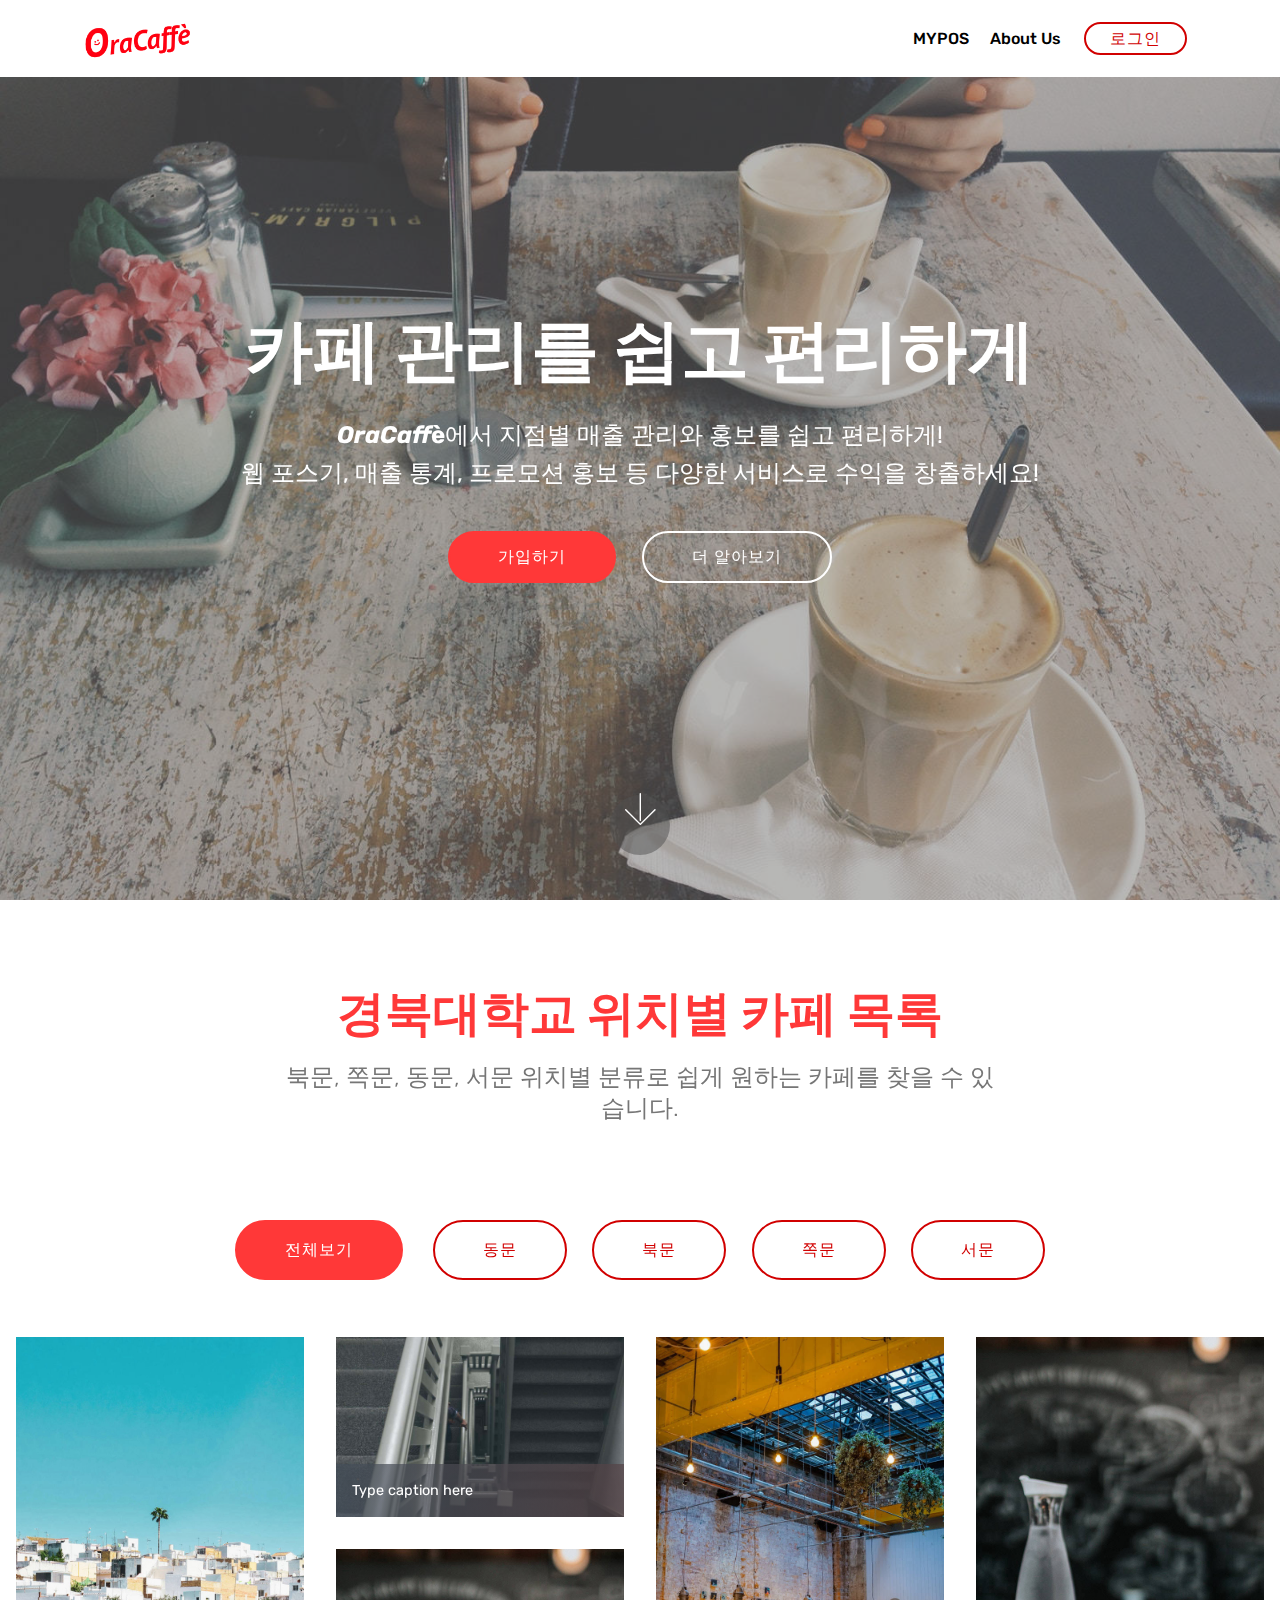
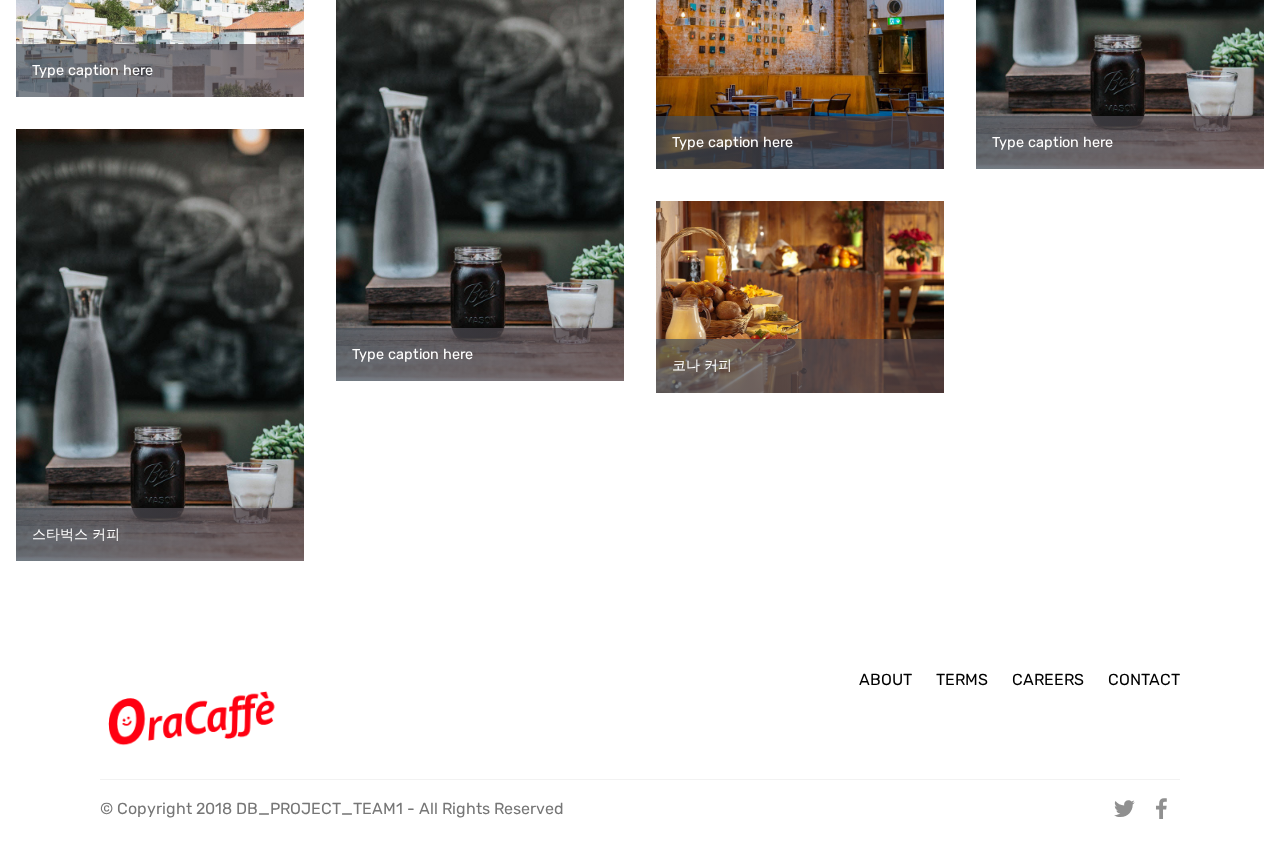
==== commit fb09088a: "mypos생성" ====
--- a/index.html
+++ b/index.html
@@ -19,15 +19,12 @@
   <link rel="stylesheet" href="assets/theme/css/style.css">
   <link rel="stylesheet" href="assets/gallery/style.css">
   <link rel="stylesheet" href="assets/mobirise/css/mbr-additional.css" type="text/css">
-  
-  
-  
+
+
+
 </head>
 <body>
   <section class="menu cid-r9nsSrdFwK" once="menu" id="menu2-1">
-
-    
-
     <nav class="navbar navbar-expand beta-menu navbar-dropdown align-items-center navbar-fixed-top navbar-toggleable-sm">
         <button class="navbar-toggler navbar-toggler-right" type="button" data-toggle="collapse" data-target="#navbarSupportedContent" aria-controls="navbarSupportedContent" aria-expanded="false" aria-label="Toggle navigation">
             <div class="hamburger">
@@ -40,17 +37,17 @@
         <div class="menu-logo">
             <div class="navbar-brand">
                 <span class="navbar-logo">
-                    <a href="https://mobirise.com">
+                    <a href="index.html">
                         <img src="assets/images/-202x108.png" alt="Mobirise" title="" style="height: 3.8rem;">
                     </a>
                 </span>
-                
+
             </div>
         </div>
         <div class="collapse navbar-collapse" id="navbarSupportedContent">
             <ul class="navbar-nav nav-dropdown" data-app-modern-menu="true"><li class="nav-item">
-                    <a class="nav-link link text-black display-4" href="https://mobirise.com">
-                        Services
+                    <a class="nav-link link text-black display-4" href="page5.html">
+                        MYPOS
                     </a>
                 </li>
                 <li class="nav-item">
@@ -60,20 +57,17 @@
                 </li></ul>
             <div class="navbar-buttons mbr-section-btn"><a class="btn btn-sm btn-primary-outline display-4" href="page1.html#header15-a">로그인</a></div>
         </div>
-    </nav>
-</section>
-
-<section class="engine"><a href="https://mobirise.me/c">free site builder</a></section><section class="cid-r9nUnJcU4I mbr-fullscreen mbr-parallax-background" id="header2-o">
-
-    
-
+    </nav></section>
+
+<section class="engine"><a href="https://mobirise.me/c">free site builder</a></section>
+<section class="cid-r9nUnJcU4I mbr-fullscreen mbr-parallax-background" id="header2-o">
     <div class="mbr-overlay" style="opacity: 0.5; background-color: rgb(118, 118, 118);"></div>
 
     <div class="container align-center">
         <div class="row justify-content-md-center">
             <div class="mbr-white col-md-10">
                 <h1 class="mbr-section-title mbr-bold pb-3 mbr-fonts-style display-1">카페 관리를 쉽고 편리하게</h1>
-                
+
                 <p class="mbr-text pb-3 mbr-fonts-style display-5"><strong><em>OraCaff</em>è</strong>에서 지점별 매출 관리와 홍보를 쉽고 편리하게!<br>웹 포스기, 매출 통계, 프로모션 홍보 등 다양한 서비스로 수익을 창출하세요!</p>
                 <div class="mbr-section-btn"><a class="btn btn-md btn-primary display-4" href="page2.html#header15-c">가입하기</a>
                     <a class="btn btn-md btn-white-outline display-4" href="https://mobirise.com">더 알아보기</a></div>
@@ -89,9 +83,9 @@
 
 <section class="mbr-section content5 cid-r9oejZ3rrV" id="content5-r">
 
-    
-
-    
+
+
+
 
     <div class="container">
         <div class="media-container-row">
@@ -99,8 +93,8 @@
                 <h2 class="align-center mbr-bold mbr-white pb-3 mbr-fonts-style display-2">경북대학교 위치별 카페 목록</h2>
                 <h3 class="mbr-section-subtitle align-center mbr-light mbr-white pb-3 mbr-fonts-style display-5">
                     북문, 쪽문, 동문, 서문 위치별 분류로 쉽게 원하는 카페를 찾을 수 있습니다.</h3>
-                
-                
+
+
             </div>
         </div>
     </div>
@@ -108,19 +102,72 @@
 
 <section class="mbr-gallery mbr-slider-carousel cid-r9nWrLRLhA" id="gallery2-p">
 
-    
+
 
     <div>
-        <div><!-- Filter --><div class="mbr-gallery-filter container gallery-filter-active"><ul buttons="0"><li class="mbr-gallery-filter-all"><a class="btn btn-md btn-primary-outline active display-7" href="">전체보기</a></li></ul></div><!-- Gallery --><div class="mbr-gallery-row"><div class="mbr-gallery-layout-default"><div><div><div class="mbr-gallery-item mbr-gallery-item--p2" data-video-url="false" data-tags="동문"><div href="#lb-gallery2-p" data-slide-to="0" data-toggle="modal"><img src="assets/images/mbr-864x1080-800x1000.jpg" alt="" title=""><span class="icon-focus"></span><span class="mbr-gallery-title mbr-fonts-style display-7">Type caption here</span></div></div><div class="mbr-gallery-item mbr-gallery-item--p2" data-video-url="false" data-tags=""><div href="#lb-gallery2-p" data-slide-to="1" data-toggle="modal"><img src="assets/images/gallery07.jpg" alt="" title=""><span class="icon-focus"></span><span class="mbr-gallery-title mbr-fonts-style display-7">Type caption here</span></div></div><div class="mbr-gallery-item mbr-gallery-item--p2" data-video-url="false" data-tags="동문"><div href="#lb-gallery2-p" data-slide-to="2" data-toggle="modal"><img src="assets/images/mbr-720x1080-720x1080.jpg" alt="" title=""><span class="icon-focus"></span><span class="mbr-gallery-title mbr-fonts-style display-7">Type caption here</span></div></div><div class="mbr-gallery-item mbr-gallery-item--p2" data-video-url="false" data-tags="북문"><div href="#lb-gallery2-p" data-slide-to="3" data-toggle="modal"><img src="assets/images/mbr-1-720x1080-720x1080.jpg" alt="" title=""><span class="icon-focus"></span><span class="mbr-gallery-title mbr-fonts-style display-7">Type caption here</span></div></div><div class="mbr-gallery-item mbr-gallery-item--p2" data-video-url="false" data-tags="북문, 쪽문, 동문, 서문"><div href="#lb-gallery2-p" data-slide-to="4" data-toggle="modal"><img src="assets/images/mbr-1-720x1080-720x1080.jpg" alt="" title=""><span class="icon-focus"></span><span class="mbr-gallery-title mbr-fonts-style display-7">Type caption here</span></div></div><div class="mbr-gallery-item mbr-gallery-item--p2" data-video-url="false" data-tags="쪽문"><div href="#lb-gallery2-p" data-slide-to="5" data-toggle="modal"><img src="assets/images/mbr-1-720x1080-720x1080.jpg" alt="" title=""><span class="icon-focus"></span><span class="mbr-gallery-title mbr-fonts-style display-7">스타벅스 커피</span></div></div><div class="mbr-gallery-item mbr-gallery-item--p2" data-video-url="false" data-tags="동문"><div href="#lb-gallery2-p" data-slide-to="6" data-toggle="modal"><img src="assets/images/mbr-1620x1080-800x533.jpg" alt="" title=""><span class="icon-focus"></span><span class="mbr-gallery-title mbr-fonts-style display-7">코나 커피</span></div></div></div></div><div class="clearfix"></div></div></div><!-- Lightbox --><div data-app-prevent-settings="" class="mbr-slider modal fade carousel slide" tabindex="-1" data-keyboard="true" data-interval="false" id="lb-gallery2-p"><div class="modal-dialog"><div class="modal-content"><div class="modal-body"><div class="carousel-inner"><div class="carousel-item"><img src="assets/images/mbr-864x1080.jpg" alt="" title=""></div><div class="carousel-item active"><img src="assets/images/gallery07.jpg" alt="" title=""></div><div class="carousel-item"><img src="assets/images/mbr-720x1080.jpg" alt="" title=""></div><div class="carousel-item"><img src="assets/images/mbr-1-720x1080.jpg" alt="" title=""></div><div class="carousel-item"><img src="assets/images/mbr-1-720x1080.jpg" alt="" title=""></div><div class="carousel-item"><img src="assets/images/mbr-1-720x1080.jpg" alt="" title=""></div><div class="carousel-item"><img src="assets/images/mbr-1620x1080.jpg" alt="" title=""></div></div><a class="carousel-control carousel-control-prev" role="button" data-slide="prev" href="#lb-gallery2-p"><span class="mbri-left mbr-iconfont" aria-hidden="true"></span><span class="sr-only">Previous</span></a><a class="carousel-control carousel-control-next" role="button" data-slide="next" href="#lb-gallery2-p"><span class="mbri-right mbr-iconfont" aria-hidden="true"></span><span class="sr-only">Next</span></a><a class="close" href="#" role="button" data-dismiss="modal"><span class="sr-only">Close</span></a></div></div></div></div></div>
-    </div>
+<div>
+  <!-- Filter -->
+  <div class="mbr-gallery-filter container gallery-filter-active">
+    <ul buttons="0">
+      <li class="mbr-gallery-filter-all"><a class="btn btn-md btn-primary-outline active display-7" href="">전체보기</a></li>
+    </ul>
+  </div><!-- Gallery -->
+  <div class="mbr-gallery-row">
+    <div class="mbr-gallery-layout-default">
+      <div>
+        <div>
+          <div class="mbr-gallery-item mbr-gallery-item--p2" data-video-url="false" data-tags="동문">
+            <div href="#lb-gallery2-p" data-slide-to="0" data-toggle="modal"><img src="assets/images/mbr-864x1080-800x1000.jpg" alt="" title=""><span class="icon-focus"></span><span class="mbr-gallery-title mbr-fonts-style display-7">Type caption here</span></div>
+          </div>
+          <div class="mbr-gallery-item mbr-gallery-item--p2" data-video-url="false" data-tags="">
+            <div href="#lb-gallery2-p" data-slide-to="1" data-toggle="modal"><img src="assets/images/gallery07.jpg" alt="" title=""><span class="icon-focus"></span><span class="mbr-gallery-title mbr-fonts-style display-7">Type caption here</span></div>
+          </div>
+          <div class="mbr-gallery-item mbr-gallery-item--p2" data-video-url="false" data-tags="동문">
+            <div href="#lb-gallery2-p" data-slide-to="2" data-toggle="modal"><img src="assets/images/mbr-720x1080-720x1080.jpg" alt="" title=""><span class="icon-focus"></span><span class="mbr-gallery-title mbr-fonts-style display-7">Type caption here</span></div>
+          </div>
+          <div class="mbr-gallery-item mbr-gallery-item--p2" data-video-url="false" data-tags="북문">
+            <div href="#lb-gallery2-p" data-slide-to="3" data-toggle="modal"><img src="assets/images/mbr-1-720x1080-720x1080.jpg" alt="" title=""><span class="icon-focus"></span><span class="mbr-gallery-title mbr-fonts-style display-7">Type caption here</span></div>
+          </div>
+          <div class="mbr-gallery-item mbr-gallery-item--p2" data-video-url="false" data-tags="북문, 쪽문, 동문, 서문">
+            <div href="#lb-gallery2-p" data-slide-to="4" data-toggle="modal"><img src="assets/images/mbr-1-720x1080-720x1080.jpg" alt="" title=""><span class="icon-focus"></span><span class="mbr-gallery-title mbr-fonts-style display-7">Type caption here</span></div>
+          </div>
+          <div class="mbr-gallery-item mbr-gallery-item--p2" data-video-url="false" data-tags="쪽문">
+            <div href="#lb-gallery2-p" data-slide-to="5" data-toggle="modal"><img src="assets/images/mbr-1-720x1080-720x1080.jpg" alt="" title=""><span class="icon-focus"></span><span class="mbr-gallery-title mbr-fonts-style display-7">스타벅스 커피</span></div>
+          </div>
+          <div class="mbr-gallery-item mbr-gallery-item--p2" data-video-url="false" data-tags="동문">
+            <div href="#lb-gallery2-p" data-slide-to="6" data-toggle="modal"><img src="assets/images/mbr-1620x1080-800x533.jpg" alt="" title=""><span class="icon-focus"></span><span class="mbr-gallery-title mbr-fonts-style display-7">코나 커피</span></div>
+          </div>
+        </div>
+      </div>
+      <div class="clearfix"></div>
+    </div>
+  </div><!-- Lightbox -->
+  <div data-app-prevent-settings="" class="mbr-slider modal fade carousel slide" tabindex="-1" data-keyboard="true" data-interval="false" id="lb-gallery2-p">
+    <div class="modal-dialog">
+      <div class="modal-content">
+        <div class="modal-body">
+          <div class="carousel-inner">
+            <div class="carousel-item"><img src="assets/images/mbr-864x1080.jpg" alt="" title=""></div>
+              <div class="carousel-item active"><img src="assets/images/gallery07.jpg" alt="" title=""></div>
+                <div class="carousel-item"><img src="assets/images/mbr-720x1080.jpg" alt="" title=""></div>
+                  <div class="carousel-item"><img src="assets/images/mbr-1-720x1080.jpg" alt="" title=""></div>
+                    <div class="carousel-item"><img src="assets/images/mbr-1-720x1080.jpg" alt="" title=""></div>
+                      <div class="carousel-item"><img src="assets/images/mbr-1-720x1080.jpg" alt="" title=""></div>
+                        <div class="carousel-item"><img src="assets/images/mbr-1620x1080.jpg" alt="" title=""></div>
+                        </div><a class="carousel-control carousel-control-prev" role="button" data-slide="prev" href="#lb-gallery2-p"><span class="mbri-left mbr-iconfont" aria-hidden="true"></span><span class="sr-only">Previous</span></a><a class="carousel-control carousel-control-next" role="button" data-slide="next" href="#lb-gallery2-p"><span class="mbri-right mbr-iconfont" aria-hidden="true"></span><span class="sr-only">Next</span></a><a class="close" href="#" role="button" data-dismiss="modal"><span class="sr-only">Close</span></a>
+                      </div>
+                    </div>
+                  </div>
+                </div>
+              </div>    </div>
 
 </section>
 
 <section class="cid-r9nu8gDQMB" id="footer5-4">
 
-    
-
-    
+
+
+
 
     <div class="container">
         <div class="media-container-row">
@@ -164,10 +211,10 @@
                                 <span class="socicon-facebook socicon mbr-iconfont mbr-iconfont-social"></span>
                             </a>
                         </div>
-                        
-                        
-                        
-                        
+
+
+
+
                     </div>
                 </div>
             </div>
@@ -192,7 +239,7 @@
   <script src="assets/gallery/player.min.js"></script>
   <script src="assets/gallery/script.js"></script>
   <script src="assets/slidervideo/script.js"></script>
-  
-  
+
+
 </body>
-</html>+</html>
